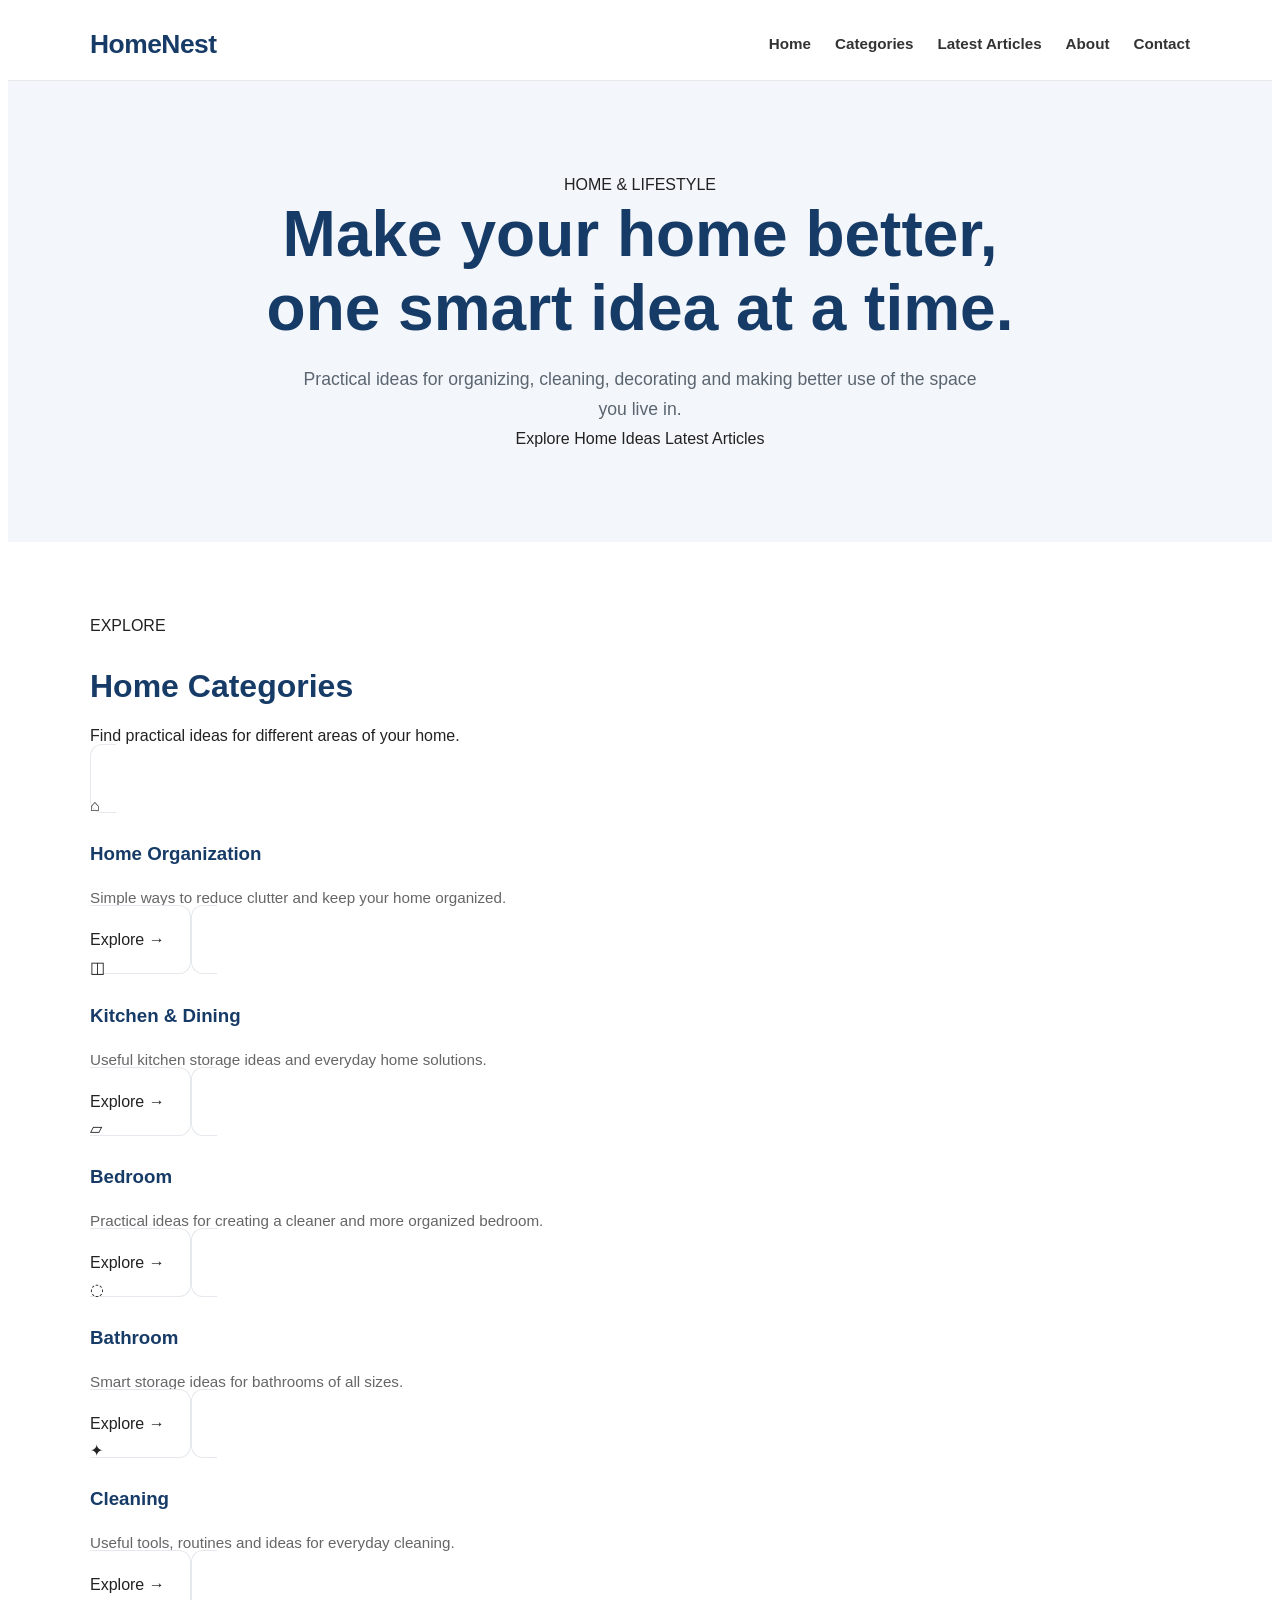
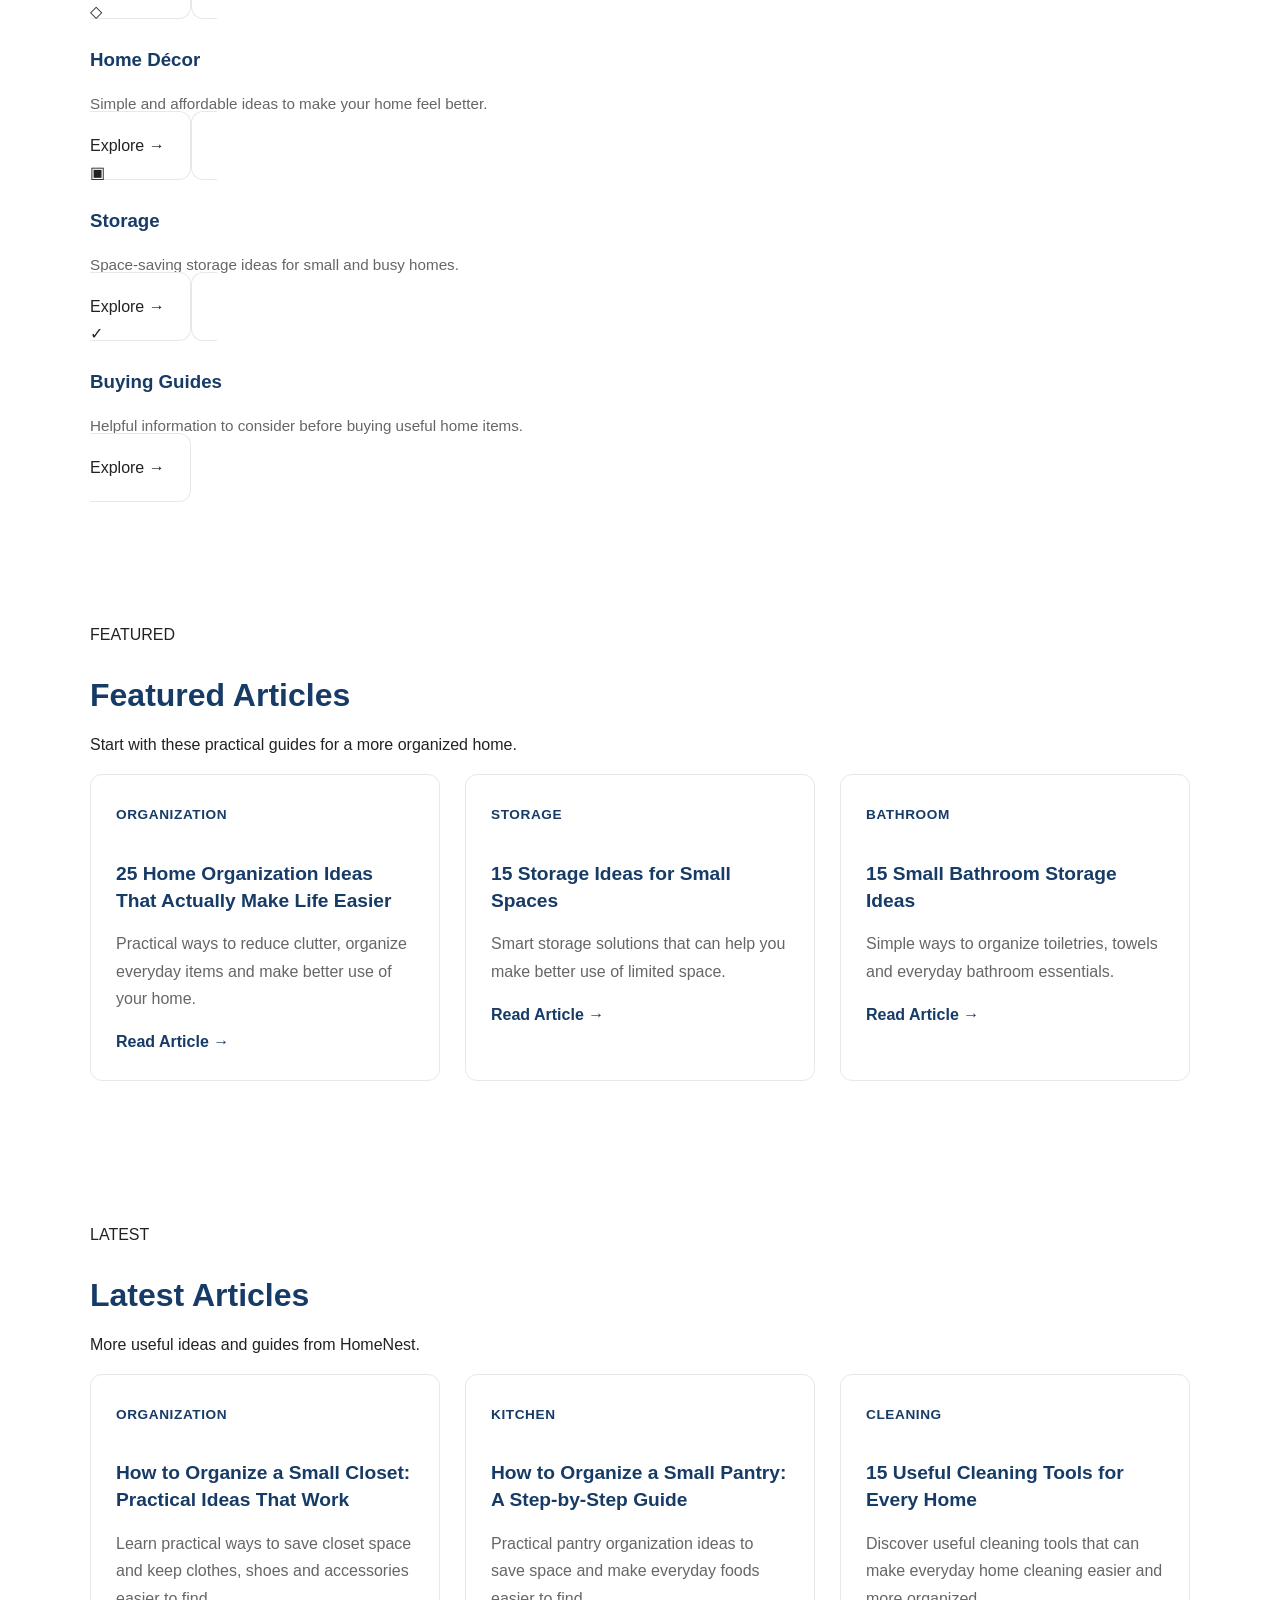
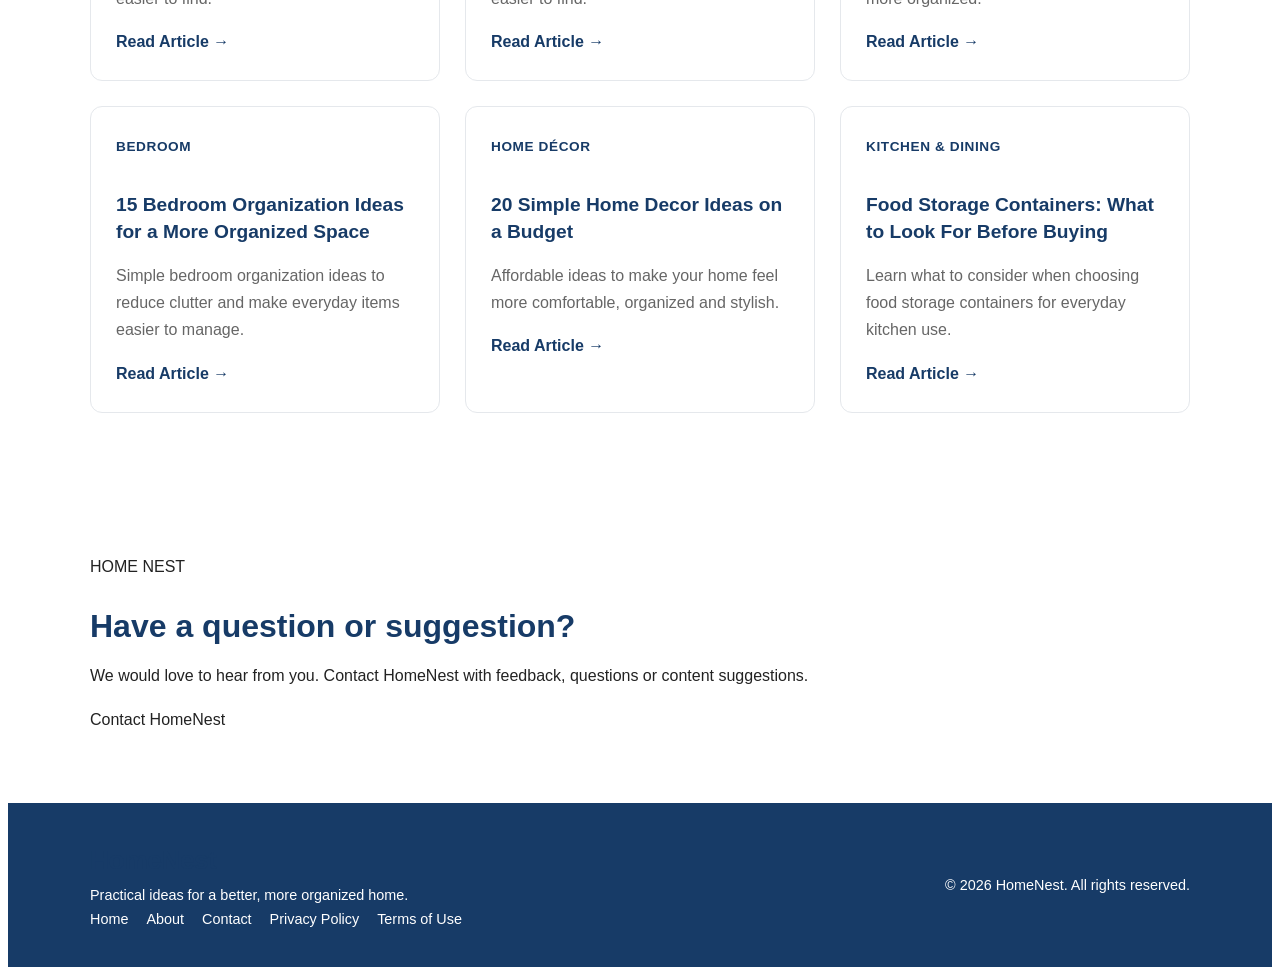
==== index.html @ ad9026c3 "Improve HTML structure and formatting Refactor HTML structure for better readability and organizatio" ====
<!DOCTYPE html>
<html lang="en">
<head>
  <meta charset="UTF-8">
  <meta name="viewport" content="width=device-width, initial-scale=1.0">

  <title>HomeNest | Practical Home Ideas, Organization & Buying Guides</title>
  <meta name="description" content="HomeNest shares practical home organization ideas, cleaning tips, storage solutions, home decor inspiration and useful buying guides for everyday living.">
  <meta name="author" content="HomeNest Editorial Team">
  <meta name="robots" content="index, follow">

  <link rel="canonical" href="https://hamzaishaq033-boop.github.io/homenest/">
  <meta name="google-site-verification" content="PO2u_43AuDkF5000Yihf53EzfjlhtuflF50HynwcxQ">

  <meta property="og:type" content="website">
  <meta property="og:title" content="HomeNest | Practical Home Ideas, Organization & Buying Guides">
  <meta property="og:description" content="Practical home organization ideas, cleaning tips, storage solutions, decor inspiration and useful buying guides.">
  <meta property="og:url" content="https://hamzaishaq033-boop.github.io/homenest/">
  <meta property="og:site_name" content="HomeNest">

  <meta name="twitter:card" content="summary">
  <meta name="twitter:title" content="HomeNest | Practical Home Ideas, Organization & Buying Guides">
  <meta name="twitter:description" content="Practical home organization ideas, cleaning tips, storage solutions, decor inspiration and useful buying guides.">

  <link rel="stylesheet" href="style.css">

  <script type="application/ld+json">
  {
    "@context": "https://schema.org",
    "@type": "WebSite",
    "name": "HomeNest",
    "url": "https://hamzaishaq033-boop.github.io/homenest/",
    "description": "Practical home organization ideas, cleaning tips, storage solutions, home decor inspiration and useful buying guides."
  }
  </script>

  <script type="application/ld+json">
  {
    "@context": "https://schema.org",
    "@type": "Organization",
    "name": "HomeNest",
    "url": "https://hamzaishaq033-boop.github.io/homenest/"
  }
  </script>
</head>

<body>

<header class="site-header">
  <div class="container header-inner">

    <a href="index.html" class="logo" aria-label="HomeNest Home">
      Home<span>Nest</span>
    </a>

    <nav class="main-nav" aria-label="Main navigation">
      <a href="index.html">Home</a>
      <a href="#categories">Categories</a>
      <a href="#latest-articles">Latest Articles</a>
      <a href="about.html">About</a>
      <a href="contact.html">Contact</a>
    </nav>

  </div>
</header>


<main>

  <section class="hero">
    <div class="container hero-content">

      <div class="hero-badge">HOME &amp; LIFESTYLE</div>

      <h1>Make your home better, one smart idea at a time.</h1>

      <p class="hero-text">
        Practical ideas for organizing, cleaning, decorating and making better use of the space you live in.
      </p>

      <div class="hero-actions">
        <a href="article.html" class="btn">Explore Home Ideas</a>
        <a href="#latest-articles" class="btn btn-secondary">Latest Articles</a>
      </div>

    </div>
  </section>


  <section class="section" id="categories">
    <div class="container">

      <div class="section-heading">
        <span class="eyebrow">EXPLORE</span>
        <h2>Home Categories</h2>
        <p>Find practical ideas for different areas of your home.</p>
      </div>

      <div class="category-grid">

        <a href="article.html" class="category-card">
          <div class="card-icon">⌂</div>
          <h3>Home Organization</h3>
          <p>Simple ways to reduce clutter and keep your home organized.</p>
          <span class="card-link">Explore →</span>
        </a>

        <a href="food-storage.html" class="category-card">
          <div class="card-icon">◫</div>
          <h3>Kitchen &amp; Dining</h3>
          <p>Useful kitchen storage ideas and everyday home solutions.</p>
          <span class="card-link">Explore →</span>
        </a>

        <a href="bedroom.html" class="category-card">
          <div class="card-icon">▱</div>
          <h3>Bedroom</h3>
          <p>Practical ideas for creating a cleaner and more organized bedroom.</p>
          <span class="card-link">Explore →</span>
        </a>

        <a href="bathroom.html" class="category-card">
          <div class="card-icon">◌</div>
          <h3>Bathroom</h3>
          <p>Smart storage ideas for bathrooms of all sizes.</p>
          <span class="card-link">Explore →</span>
        </a>

        <a href="cleaning.html" class="category-card">
          <div class="card-icon">✦</div>
          <h3>Cleaning</h3>
          <p>Useful tools, routines and ideas for everyday cleaning.</p>
          <span class="card-link">Explore →</span>
        </a>

        <a href="decor.html" class="category-card">
          <div class="card-icon">◇</div>
          <h3>Home Décor</h3>
          <p>Simple and affordable ideas to make your home feel better.</p>
          <span class="card-link">Explore →</span>
        </a>

        <a href="storage.html" class="category-card">
          <div class="card-icon">▣</div>
          <h3>Storage</h3>
          <p>Space-saving storage ideas for small and busy homes.</p>
          <span class="card-link">Explore →</span>
        </a>

        <a href="food-storage.html" class="category-card">
          <div class="card-icon">✓</div>
          <h3>Buying Guides</h3>
          <p>Helpful information to consider before buying useful home items.</p>
          <span class="card-link">Explore →</span>
        </a>

      </div>

    </div>
  </section>


  <section class="section section-alt" id="featured-articles">
    <div class="container">

      <div class="section-heading">
        <span class="eyebrow">FEATURED</span>
        <h2>Featured Articles</h2>
        <p>Start with these practical guides for a more organized home.</p>
      </div>

      <div class="article-grid">

        <article class="article-card">
          <div class="article-card-body">
            <span class="article-category">Organization</span>
            <h3>
              <a href="article.html">25 Home Organization Ideas That Actually Make Life Easier</a>
            </h3>
            <p>
              Practical ways to reduce clutter, organize everyday items and make better use of your home.
            </p>
            <a href="article.html" class="read-more">Read Article →</a>
          </div>
        </article>

        <article class="article-card">
          <div class="article-card-body">
            <span class="article-category">Storage</span>
            <h3>
              <a href="storage.html">15 Storage Ideas for Small Spaces</a>
            </h3>
            <p>
              Smart storage solutions that can help you make better use of limited space.
            </p>
            <a href="storage.html" class="read-more">Read Article →</a>
          </div>
        </article>

        <article class="article-card">
          <div class="article-card-body">
            <span class="article-category">Bathroom</span>
            <h3>
              <a href="bathroom.html">15 Small Bathroom Storage Ideas</a>
            </h3>
            <p>
              Simple ways to organize toiletries, towels and everyday bathroom essentials.
            </p>
            <a href="bathroom.html" class="read-more">Read Article →</a>
          </div>
        </article>

      </div>

    </div>
  </section>


  <section class="section" id="latest-articles">
    <div class="container">

      <div class="section-heading">
        <span class="eyebrow">LATEST</span>
        <h2>Latest Articles</h2>
        <p>More useful ideas and guides from HomeNest.</p>
      </div>

      <div class="article-grid">

        <article class="article-card">
          <div class="article-card-body">
            <span class="article-category">Organization</span>
            <h3>
              <a href="closet.html">How to Organize a Small Closet: Practical Ideas That Work</a>
            </h3>
            <p>
              Learn practical ways to save closet space and keep clothes, shoes and accessories easier to find.
            </p>
            <a href="closet.html" class="read-more">Read Article →</a>
          </div>
        </article>

        <article class="article-card">
          <div class="article-card-body">
            <span class="article-category">Kitchen</span>
            <h3>
              <a href="pantry.html">How to Organize a Small Pantry: A Step-by-Step Guide</a>
            </h3>
            <p>
              Practical pantry organization ideas to save space and make everyday foods easier to find.
            </p>
            <a href="pantry.html" class="read-more">Read Article →</a>
          </div>
        </article>

        <article class="article-card">
          <div class="article-card-body">
            <span class="article-category">Cleaning</span>
            <h3>
              <a href="cleaning.html">15 Useful Cleaning Tools for Every Home</a>
            </h3>
            <p>
              Discover useful cleaning tools that can make everyday home cleaning easier and more organized.
            </p>
            <a href="cleaning.html" class="read-more">Read Article →</a>
          </div>
        </article>

        <article class="article-card">
          <div class="article-card-body">
            <span class="article-category">Bedroom</span>
            <h3>
              <a href="bedroom.html">15 Bedroom Organization Ideas for a More Organized Space</a>
            </h3>
            <p>
              Simple bedroom organization ideas to reduce clutter and make everyday items easier to manage.
            </p>
            <a href="bedroom.html" class="read-more">Read Article →</a>
          </div>
        </article>

        <article class="article-card">
          <div class="article-card-body">
            <span class="article-category">Home Décor</span>
            <h3>
              <a href="decor.html">20 Simple Home Decor Ideas on a Budget</a>
            </h3>
            <p>
              Affordable ideas to make your home feel more comfortable, organized and stylish.
            </p>
            <a href="decor.html" class="read-more">Read Article →</a>
          </div>
        </article>

        <article class="article-card">
          <div class="article-card-body">
            <span class="article-category">Kitchen &amp; Dining</span>
            <h3>
              <a href="food-storage.html">Food Storage Containers: What to Look For Before Buying</a>
            </h3>
            <p>
              Learn what to consider when choosing food storage containers for everyday kitchen use.
            </p>
            <a href="food-storage.html" class="read-more">Read Article →</a>
          </div>
        </article>

      </div>

    </div>
  </section>


  <section class="section cta-section">
    <div class="container">

      <div class="cta-box">
        <div class="cta-content">
          <span class="eyebrow">HOME NEST</span>
          <h2>Have a question or suggestion?</h2>
          <p>
            We would love to hear from you. Contact HomeNest with feedback, questions or content suggestions.
          </p>
        </div>

        <a href="contact.html" class="btn">Contact HomeNest</a>
      </div>

    </div>
  </section>

</main>


<footer class="site-footer">
  <div class="container">

    <div class="footer-main">

      <div class="footer-brand">
        <a href="index.html" class="logo">
          Home<span>Nest</span>
        </a>
        <p>
          Practical ideas for a better, more organized home.
        </p>
      </div>

      <div class="footer-links">
        <a href="index.html">Home</a>
        <a href="about.html">About</a>
        <a href="contact.html">Contact</a>
        <a href="privacy.html">Privacy Policy</a>
        <a href="terms.html">Terms of Use</a>
      </div>

    </div>

    <div class="footer-bottom">
      <p>&copy; <span data-current-year>2026</span> HomeNest. All rights reserved.</p>
    </div>

  </div>
</footer>


<script src="script.js"></script>

</body>
</html>
---- style.css ----
```css id="k8q4zp"
* {
  box-sizing: border-box;
  margin: 0;
  padding: 0;
}

html {
  scroll-behavior: smooth;
}

body {
  font-family: Arial, Helvetica, sans-serif;
  line-height: 1.7;
  color: #222;
  background: #ffffff;
}

a {
  color: inherit;
  text-decoration: none;
}

img {
  max-width: 100%;
  height: auto;
  display: block;
}

.container {
  width: min(1100px, calc(100% - 40px));
  margin: 0 auto;
}

/* =========================
   HEADER
========================= */

.site-header {
  background: #ffffff;
  border-bottom: 1px solid #e8e8e8;
  position: sticky;
  top: 0;
  z-index: 100;
}

.site-header .container {
  min-height: 72px;
  display: flex;
  align-items: center;
  justify-content: space-between;
  gap: 30px;
}

.logo {
  font-size: 1.65rem;
  font-weight: 800;
  color: #173b67;
  letter-spacing: -0.5px;
}

.main-nav {
  display: flex;
  align-items: center;
  gap: 24px;
}

.main-nav a {
  color: #333;
  font-size: 0.95rem;
  font-weight: 600;
}

.main-nav a:hover {
  color: #173b67;
}

/* =========================
   HOMEPAGE HERO
========================= */

.hero {
  padding: 90px 0;
  background: #f3f7fb;
  text-align: center;
}

.hero h1 {
  max-width: 800px;
  margin: 0 auto 20px;
  font-size: clamp(2.2rem, 5vw, 4rem);
  line-height: 1.15;
  color: #173b67;
}

.hero p {
  max-width: 700px;
  margin: 0 auto;
  font-size: 1.1rem;
  color: #5b6570;
}

/* =========================
   GENERAL SECTIONS
========================= */

.section {
  padding: 70px 0;
}

.section h2 {
  margin-bottom: 14px;
  color: #173b67;
  font-size: 2rem;
  line-height: 1.25;
}

.section-intro {
  max-width: 700px;
  margin-bottom: 35px;
  color: #666;
}

/* =========================
   ARTICLE CARDS
========================= */

.article-grid {
  display: grid;
  grid-template-columns: repeat(3, minmax(0, 1fr));
  gap: 25px;
}

.article-card {
  background: #ffffff;
  border: 1px solid #e5e8ec;
  border-radius: 12px;
  padding: 25px;
  transition: transform 0.2s ease, box-shadow 0.2s ease;
}

.article-card:hover {
  transform: translateY(-3px);
  box-shadow: 0 8px 25px rgba(0, 0, 0, 0.07);
}

.article-card h3 {
  margin-bottom: 12px;
  color: #173b67;
  font-size: 1.2rem;
  line-height: 1.4;
}

.article-card p {
  color: #666;
  margin-bottom: 16px;
}

.read-more {
  color: #173b67;
  font-weight: 700;
}

/* =========================
   CATEGORY / FEATURED AREAS
========================= */

.categories {
  display: grid;
  grid-template-columns: repeat(4, minmax(0, 1fr));
  gap: 18px;
}

.category-card {
  padding: 25px;
  border: 1px solid #e5e8ec;
  border-radius: 12px;
  background: #fff;
}

.category-card h3 {
  color: #173b67;
  margin-bottom: 8px;
}

.category-card p {
  color: #666;
  font-size: 0.95rem;
}

/* =========================
   NEWSLETTER / CTA
========================= */

.newsletter {
  padding: 60px 0;
  background: #f3f7fb;
  text-align: center;
}

.newsletter h2 {
  color: #173b67;
  margin-bottom: 12px;
}

.newsletter p {
  max-width: 650px;
  margin: 0 auto 22px;
  color: #666;
}

.button {
  display: inline-block;
  padding: 12px 22px;
  border-radius: 7px;
  background: #173b67;
  color: #ffffff;
  font-weight: 700;
}

.button:hover {
  background: #102d50;
}

/* =========================
   ARTICLE HERO
========================= */

.article-hero {
  padding: 60px 0 45px;
  background: #f3f7fb;
}

.article-hero .container {
  max-width: 900px;
}

.article-category {
  display: inline-block;
  margin-bottom: 15px;
  color: #173b67;
  font-size: 0.85rem;
  font-weight: 700;
  text-transform: uppercase;
  letter-spacing: 0.6px;
}

.article-hero h1 {
  max-width: 850px;
  margin-bottom: 18px;
  color: #173b67;
  font-size: clamp(2rem, 4.5vw, 3.4rem);
  line-height: 1.15;
}

.article-meta {
  display: flex;
  flex-wrap: wrap;
  align-items: center;
  gap: 8px;
  color: #707070;
  font-size: 0.9rem;
}

/* =========================
   ARTICLE LAYOUT
========================= */

.article-layout {
  display: grid;
  grid-template-columns: minmax(0, 1fr) 290px;
  gap: 55px;
  align-items: start;
  padding-top: 55px;
  padding-bottom: 70px;
}

/*
  Important:
  min-width: 0 prevents article content
  from pushing the layout sideways.
*/

.article-content {
  min-width: 0;
  width: 100%;
  max-width: 100%;
  overflow-wrap: break-word;
  word-wrap: break-word;
}

.article-content > * {
  max-width: 100%;
}

.article-intro {
  font-size: 1.15rem;
  line-height: 1.8;
  color: #444;
  margin-bottom: 28px;
}

.article-content p {
  margin-bottom: 22px;
  color: #444;
}

.article-content h2 {
  margin-top: 38px;
  margin-bottom: 14px;
  color: #173b67;
  font-size: 1.65rem;
  line-height: 1.3;
}

.article-content h3 {
  margin-top: 28px;
  margin-bottom: 10px;
  color: #173b67;
  font-size: 1.2rem;
  line-height: 1.4;
}

.article-content ul,
.article-content ol {
  margin: 0 0 24px 24px;
  color: #444;
}

.article-content li {
  margin-bottom: 8px;
}

.article-content strong {
  color: #222;
}

.article-content a {
  color: #173b67;
  text-decoration: underline;
}

.article-content blockquote {
  margin: 25px 0;
  padding: 18px 22px;
  border-left: 4px solid #173b67;
  background: #f5f7f9;
  color: #555;
}

/* =========================
   SIDEBAR
========================= */

.article-sidebar {
  min-width: 0;
  width: 100%;
}

.sidebar-box {
  margin-bottom: 25px;
  padding: 22px;
  border: 1px solid #e5e8ec;
  border-radius: 12px;
  background: #ffffff;
}

.sidebar-box h3 {
  margin-bottom: 15px;
  color: #173b67;
  font-size: 1.1rem;
}

.sidebar-box a {
  display: block;
  padding: 10px 0;
  border-bottom: 1px solid #eeeeee;
  color: #444;
  font-size: 0.92rem;
  line-height: 1.5;
}

.sidebar-box a:last-child {
  border-bottom: none;
}

.sidebar-box a:hover {
  color: #173b67;
}

/* =========================
   LEGAL / STATIC PAGES
========================= */

.page-header {
  padding: 60px 0 35px;
  background: #f3f7fb;
}

.page-header h1 {
  color: #173b67;
  font-size: clamp(2rem, 4vw, 3rem);
  line-height: 1.2;
}

.page-content {
  max-width: 850px;
  margin: 0 auto;
  padding: 55px 0 70px;
}

.page-content h2 {
  margin-top: 35px;
  margin-bottom: 12px;
  color: #173b67;
  font-size: 1.55rem;
}

.page-content h3 {
  margin-top: 25px;
  margin-bottom: 10px;
  color: #173b67;
}

.page-content p {
  margin-bottom: 20px;
  color: #444;
}

.page-content ul,
.page-content ol {
  margin: 0 0 22px 25px;
}

.page-content li {
  margin-bottom: 8px;
}

/* =========================
   CONTACT
========================= */

.contact-box {
  max-width: 750px;
  padding: 30px;
  border: 1px solid #e5e8ec;
  border-radius: 12px;
  background: #ffffff;
}

.contact-box h2 {
  margin-top: 0;
}

.contact-box a {
  color: #173b67;
  font-weight: 600;
}

/* =========================
   FOOTER
========================= */

.site-footer {
  padding: 35px 0;
  background: #173b67;
  color: #ffffff;
}

.site-footer .container {
  display: flex;
  align-items: center;
  justify-content: space-between;
  gap: 25px;
}

.site-footer p {
  margin: 0;
  font-size: 0.9rem;
}

.footer-links {
  display: flex;
  flex-wrap: wrap;
  gap: 18px;
}

.footer-links a {
  color: #ffffff;
  font-size: 0.9rem;
}

.footer-links a:hover {
  text-decoration: underline;
}

/* =========================
   RESPONSIVE TABLET
========================= */

@media (max-width: 900px) {

  .article-grid {
    grid-template-columns: repeat(2, minmax(0, 1fr));
  }

  .categories {
    grid-template-columns: repeat(2, minmax(0, 1fr));
  }

  .article-layout {
    grid-template-columns: minmax(0, 1fr);
    gap: 40px;
  }

  .article-sidebar {
    max-width: 100%;
  }

}

/* =========================
   RESPONSIVE MOBILE
========================= */

@media (max-width: 650px) {

  .container {
    width: min(100% - 28px, 1100px);
  }

  .site-header .container {
    min-height: 64px;
    gap: 15px;
  }

  .logo {
    font-size: 1.4rem;
  }

  .main-nav {
    gap: 13px;
  }

  .main-nav a {
    font-size: 0.85rem;
  }

  .hero {
    padding: 65px 0;
  }

  .hero h1 {
    font-size: 2.25rem;
  }

  .hero p {
    font-size: 1rem;
  }

  .section {
    padding: 50px 0;
  }

  .section h2 {
    font-size: 1.7rem;
  }

  .article-grid {
    grid-template-columns: 1fr;
  }

  .categories {
    grid-template-columns: 1fr;
  }

  .article-hero {
    padding: 45px 0 35px;
  }

  .article-hero h1 {
    font-size: 2rem;
  }

  .article-meta {
    font-size: 0.82rem;
  }

  .article-layout {
    padding-top: 38px;
    padding-bottom: 50px;
  }

  .article-content {
    font-size: 1rem;
  }

  .article-intro {
    font-size: 1.05rem;
  }

  .article-content h2 {
    margin-top: 32px;
    font-size: 1.45rem;
  }

  .article-content h3 {
    font-size: 1.15rem;
  }

  .sidebar-box {
    padding: 20px;
  }

  .page-header {
    padding: 45px 0 30px;
  }

  .page-content {
    padding: 40px 0 55px;
  }

  .site-footer .container {
    flex-direction: column;
    align-items: flex-start;
  }

}

/* =========================
   VERY SMALL SCREENS
========================= */

@media (max-width: 400px) {

  .main-nav {
    gap: 9px;
  }

  .main-nav a {
    font-size: 0.78rem;
  }

  .hero h1 {
    font-size: 2rem;
  }

  .article-hero h1 {
    font-size: 1.8rem;
  }

}
```
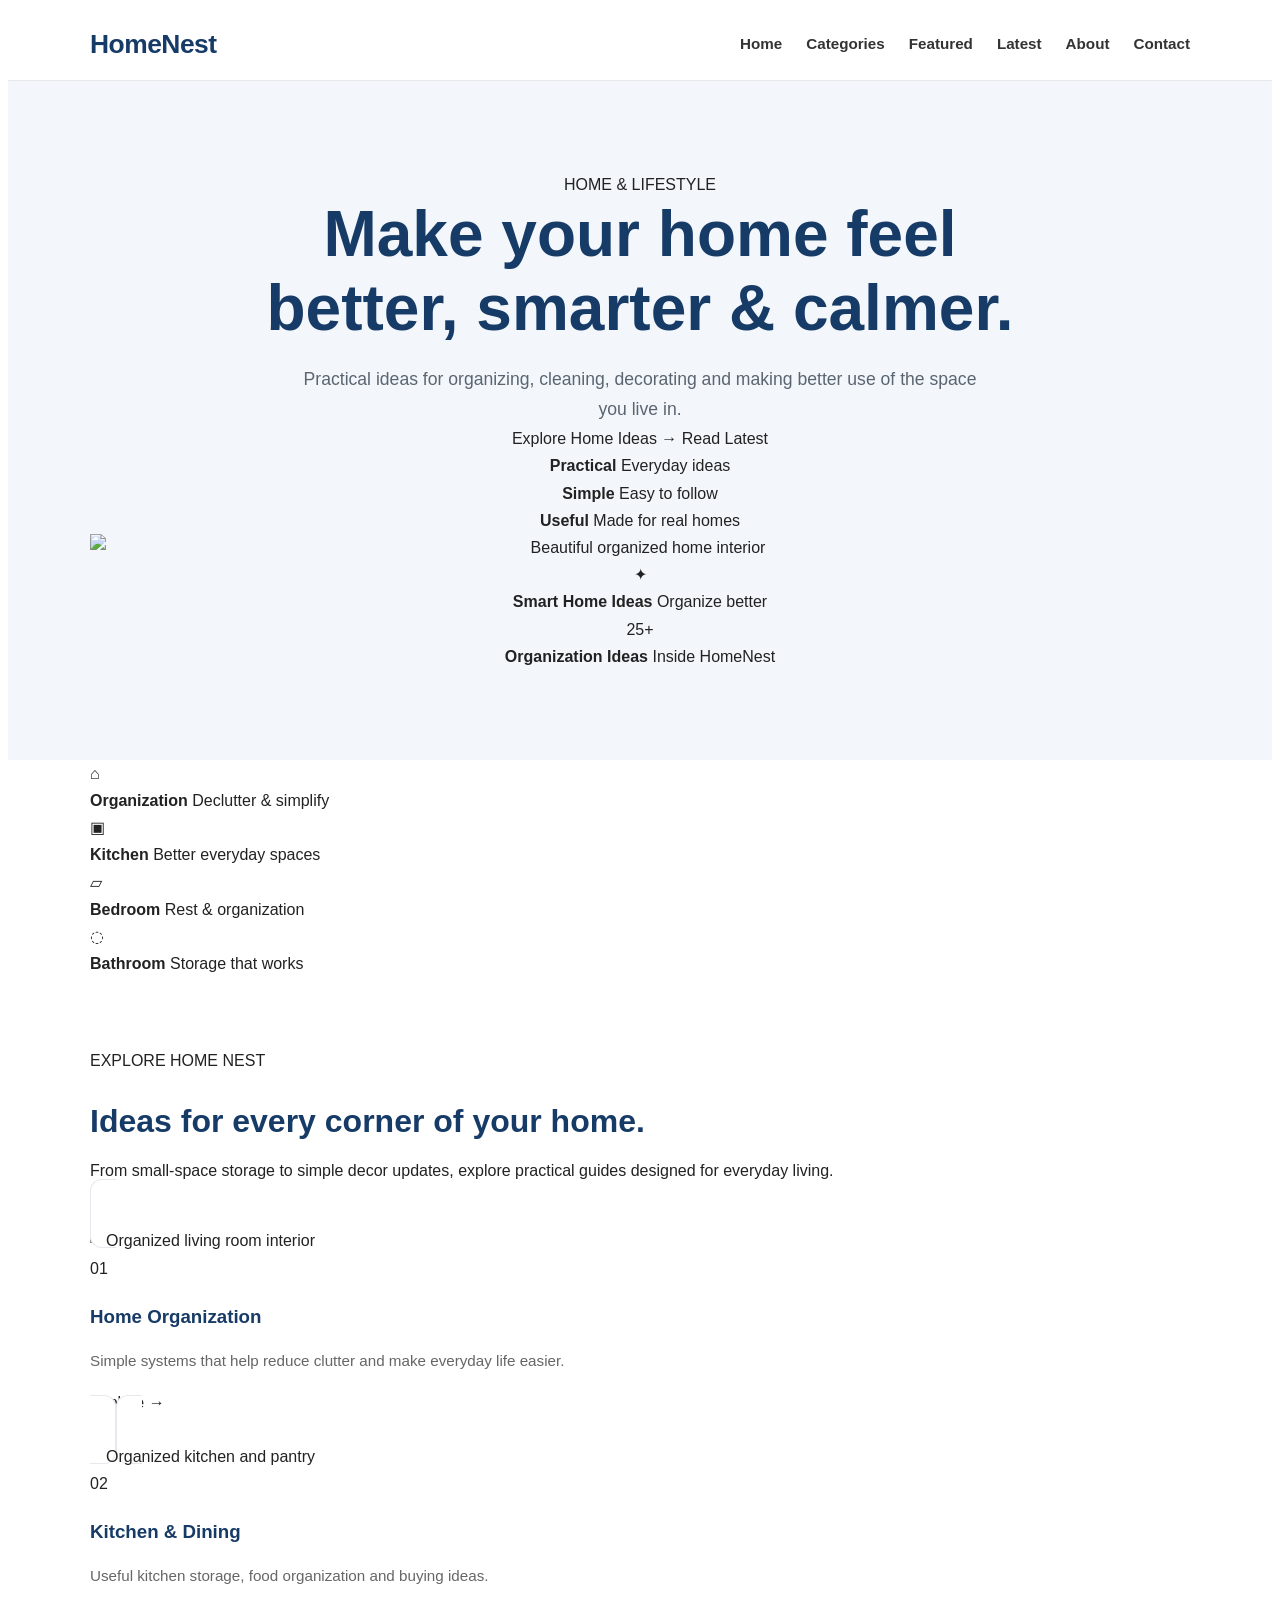
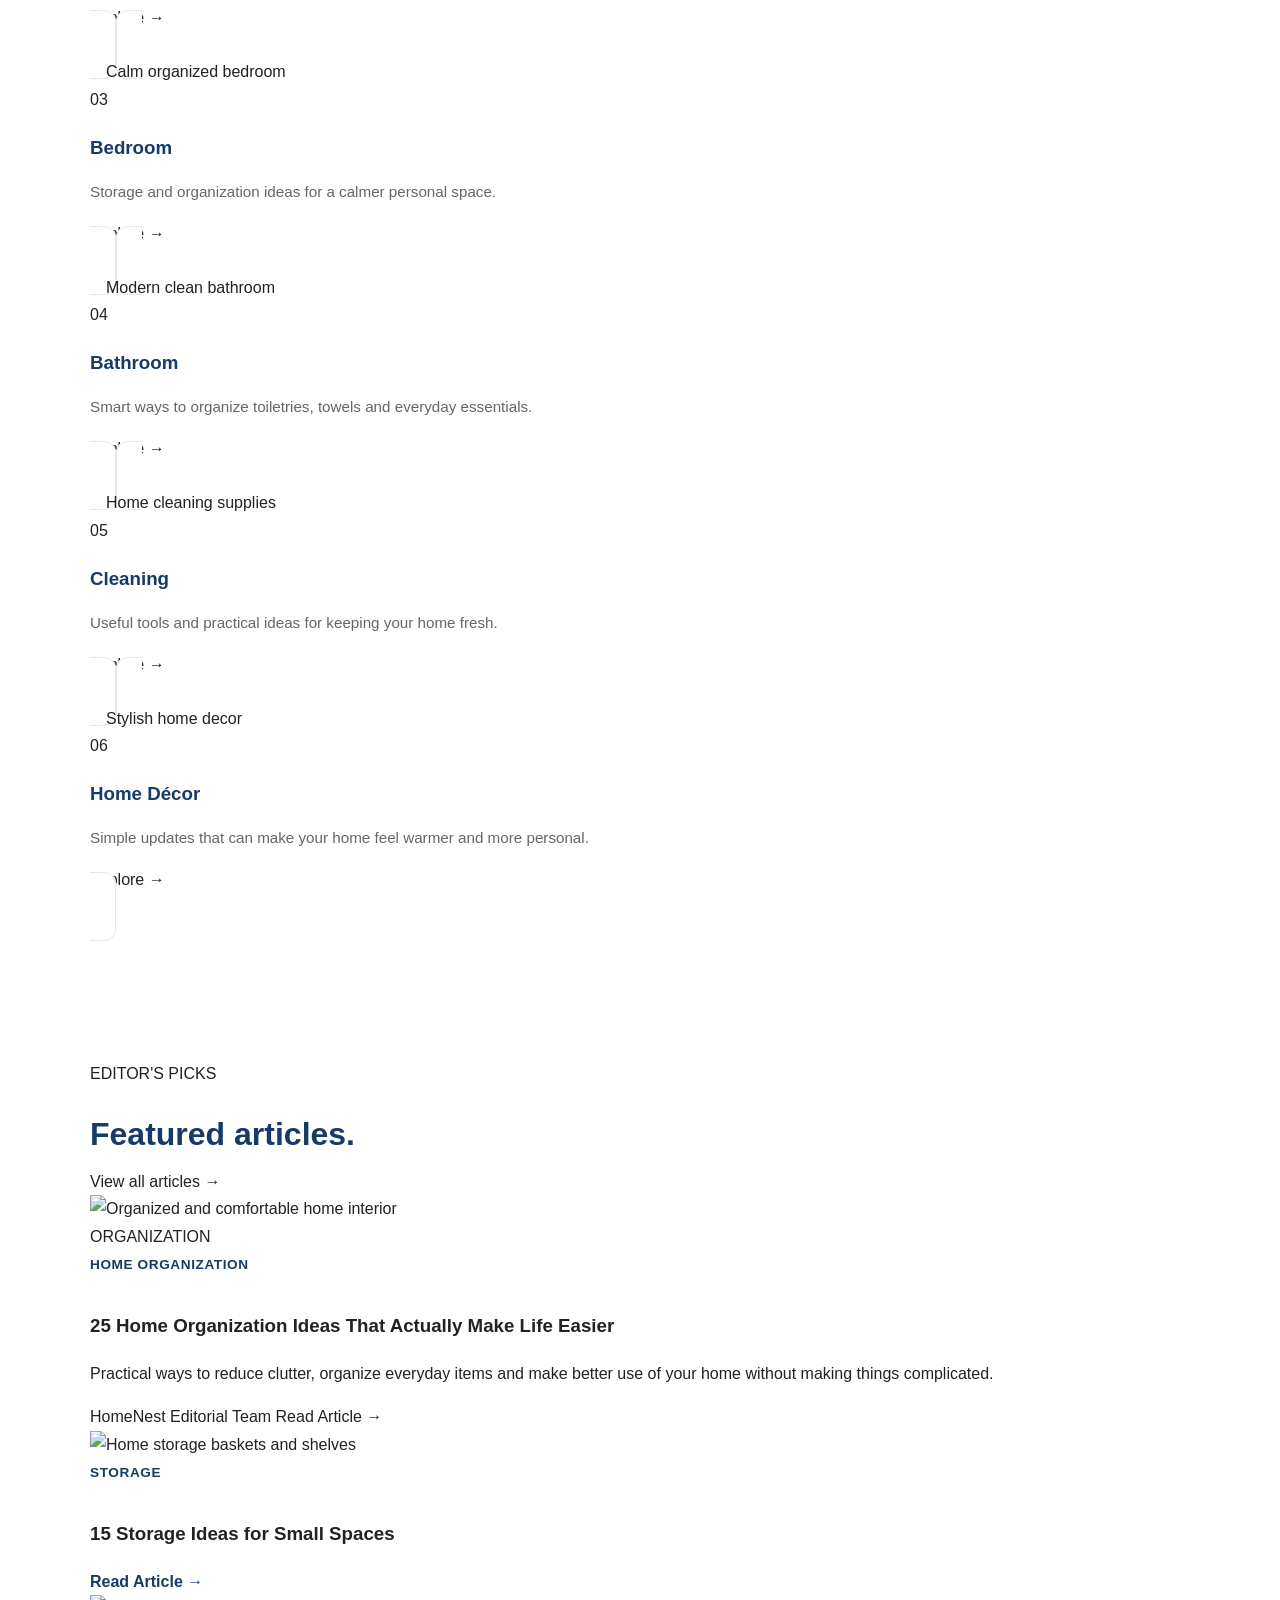
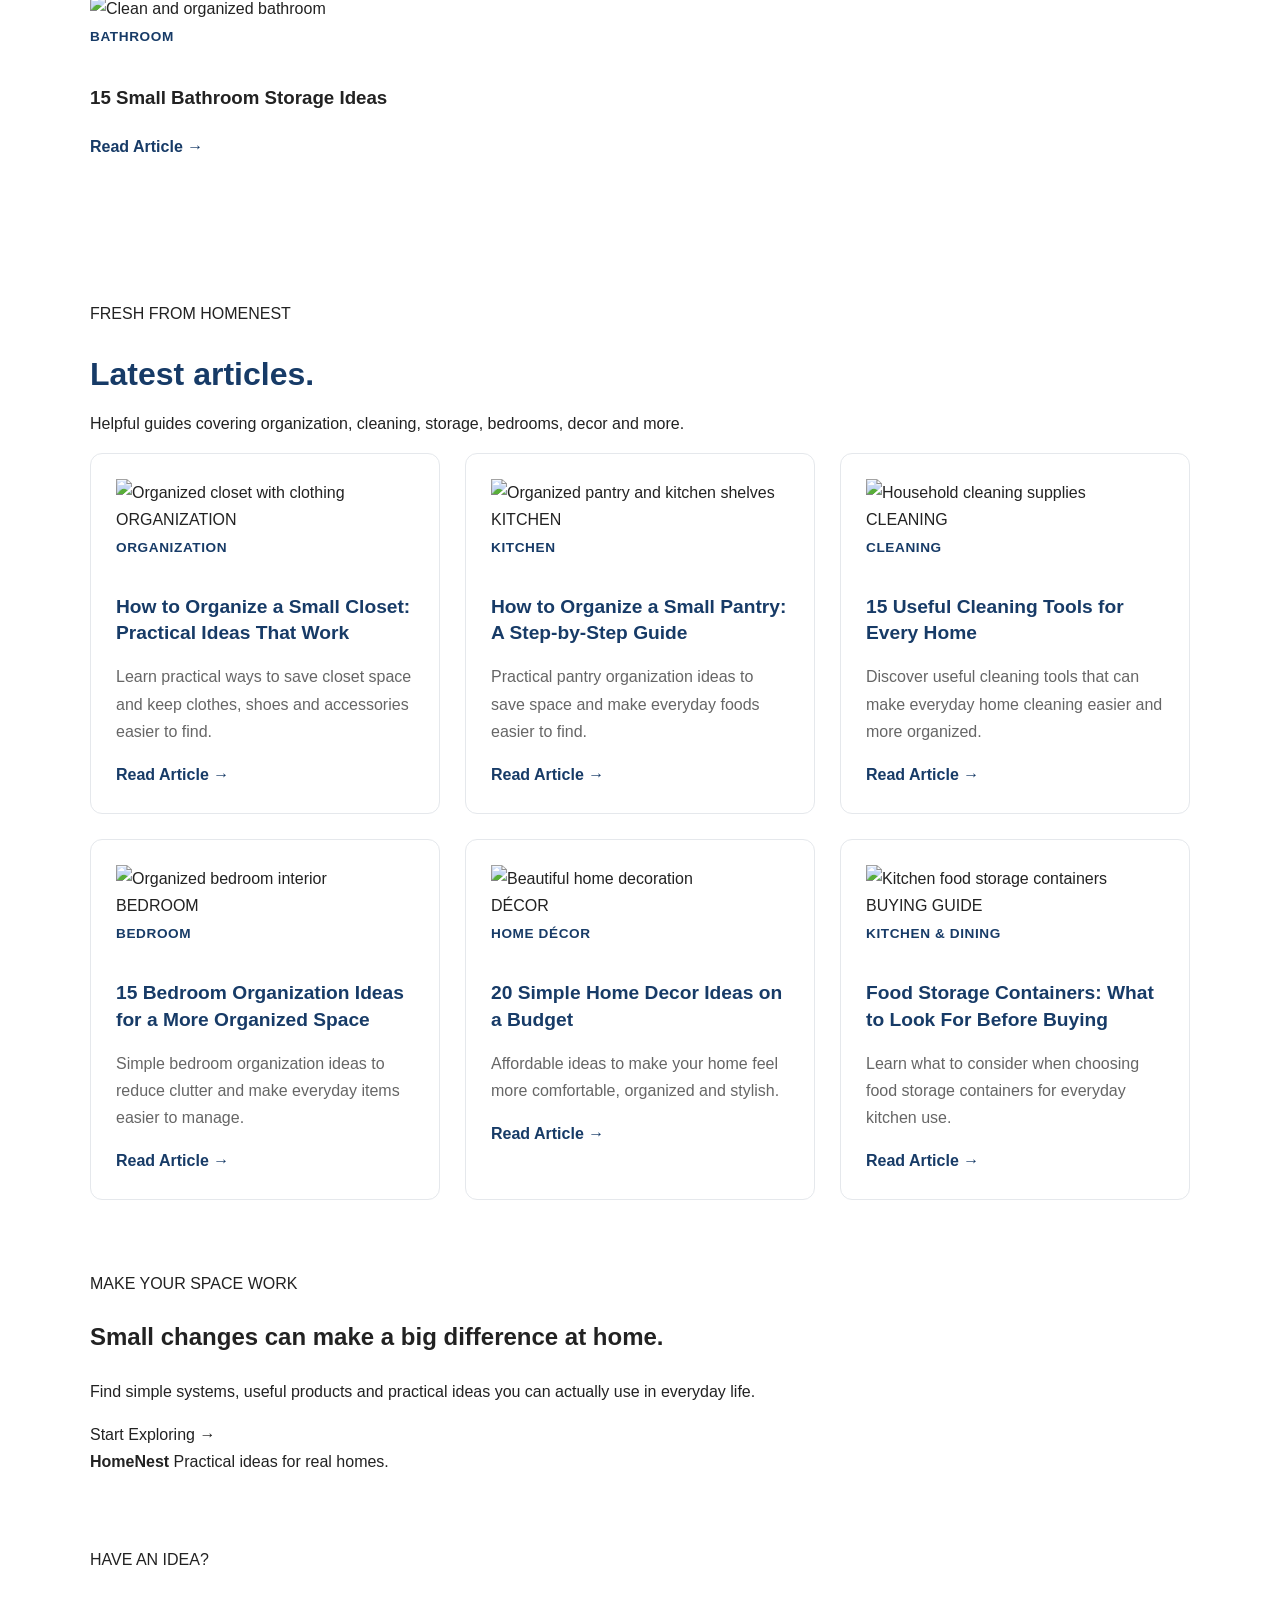
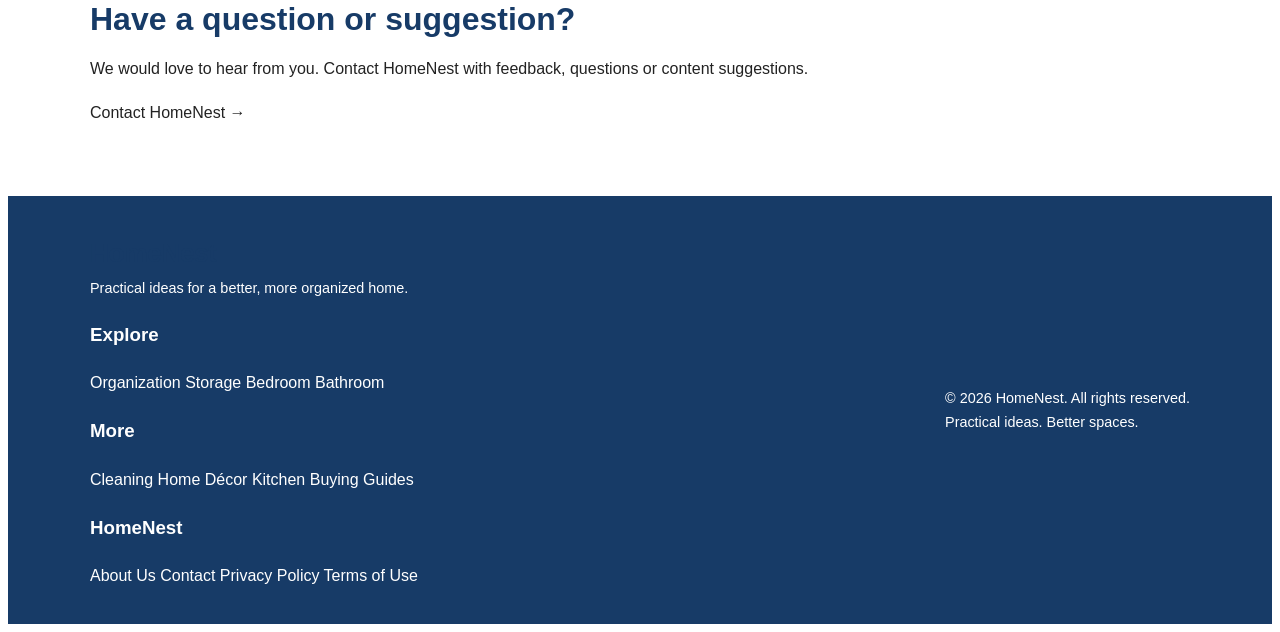
==== commit 2d6e54eb: "Update meta descriptions and improve layout" ====
--- a/index.html
+++ b/index.html
@@ -5,22 +5,25 @@
   <meta name="viewport" content="width=device-width, initial-scale=1.0">
 
   <title>HomeNest | Practical Home Ideas, Organization & Buying Guides</title>
-  <meta name="description" content="HomeNest shares practical home organization ideas, cleaning tips, storage solutions, home decor inspiration and useful buying guides for everyday living.">
+  <meta name="description" content="Discover practical home organization ideas, storage solutions, cleaning tips, home decor inspiration and useful buying guides from HomeNest.">
   <meta name="author" content="HomeNest Editorial Team">
   <meta name="robots" content="index, follow">
 
   <link rel="canonical" href="https://hamzaishaq033-boop.github.io/homenest/">
+
   <meta name="google-site-verification" content="PO2u_43AuDkF5000Yihf53EzfjlhtuflF50HynwcxQ">
 
   <meta property="og:type" content="website">
   <meta property="og:title" content="HomeNest | Practical Home Ideas, Organization & Buying Guides">
-  <meta property="og:description" content="Practical home organization ideas, cleaning tips, storage solutions, decor inspiration and useful buying guides.">
+  <meta property="og:description" content="Practical home organization ideas, storage solutions, cleaning tips, decor inspiration and useful buying guides.">
   <meta property="og:url" content="https://hamzaishaq033-boop.github.io/homenest/">
   <meta property="og:site_name" content="HomeNest">
 
-  <meta name="twitter:card" content="summary">
+  <meta name="twitter:card" content="summary_large_image">
   <meta name="twitter:title" content="HomeNest | Practical Home Ideas, Organization & Buying Guides">
-  <meta name="twitter:description" content="Practical home organization ideas, cleaning tips, storage solutions, decor inspiration and useful buying guides.">
+  <meta name="twitter:description" content="Practical home organization ideas, storage solutions, cleaning tips, decor inspiration and useful buying guides.">
+
+  <link rel="preconnect" href="https://images.unsplash.com">
 
   <link rel="stylesheet" href="style.css">
 
@@ -30,7 +33,7 @@
     "@type": "WebSite",
     "name": "HomeNest",
     "url": "https://hamzaishaq033-boop.github.io/homenest/",
-    "description": "Practical home organization ideas, cleaning tips, storage solutions, home decor inspiration and useful buying guides."
+    "description": "Practical home organization ideas, storage solutions, cleaning tips, home decor inspiration and useful buying guides."
   }
   </script>
 
@@ -54,9 +57,10 @@
     </a>
 
     <nav class="main-nav" aria-label="Main navigation">
-      <a href="index.html">Home</a>
+      <a href="index.html" class="active">Home</a>
       <a href="#categories">Categories</a>
-      <a href="#latest-articles">Latest Articles</a>
+      <a href="#featured-articles">Featured</a>
+      <a href="#latest-articles">Latest</a>
       <a href="about.html">About</a>
       <a href="contact.html">Contact</a>
     </nav>
@@ -67,91 +71,257 @@
 
 <main>
 
+  <!-- HERO -->
   <section class="hero">
-    <div class="container hero-content">
-
-      <div class="hero-badge">HOME &amp; LIFESTYLE</div>
-
-      <h1>Make your home better, one smart idea at a time.</h1>
-
-      <p class="hero-text">
-        Practical ideas for organizing, cleaning, decorating and making better use of the space you live in.
-      </p>
-
-      <div class="hero-actions">
-        <a href="article.html" class="btn">Explore Home Ideas</a>
-        <a href="#latest-articles" class="btn btn-secondary">Latest Articles</a>
+    <div class="hero-decoration hero-decoration-one"></div>
+    <div class="hero-decoration hero-decoration-two"></div>
+
+    <div class="container hero-grid">
+
+      <div class="hero-content">
+
+        <div class="hero-badge">
+          <span class="hero-badge-dot"></span>
+          HOME &amp; LIFESTYLE
+        </div>
+
+        <h1>
+          Make your home feel
+          <span>better, smarter &amp; calmer.</span>
+        </h1>
+
+        <p class="hero-text">
+          Practical ideas for organizing, cleaning, decorating and making better use of the space you live in.
+        </p>
+
+        <div class="hero-actions">
+          <a href="article.html" class="btn">Explore Home Ideas <span>→</span></a>
+          <a href="#latest-articles" class="btn btn-light">Read Latest</a>
+        </div>
+
+        <div class="hero-trust">
+          <div class="trust-item">
+            <strong>Practical</strong>
+            <span>Everyday ideas</span>
+          </div>
+
+          <div class="trust-line"></div>
+
+          <div class="trust-item">
+            <strong>Simple</strong>
+            <span>Easy to follow</span>
+          </div>
+
+          <div class="trust-line"></div>
+
+          <div class="trust-item">
+            <strong>Useful</strong>
+            <span>Made for real homes</span>
+          </div>
+        </div>
+
+      </div>
+
+
+      <div class="hero-visual">
+
+        <div class="hero-image-card">
+          <img
+            src="https://images.unsplash.com/photo-1618221195710-dd6b41faaea6?auto=format&fit=crop&w=1200&q=85"
+            alt="Beautiful organized home interior"
+            fetchpriority="high"
+          >
+        </div>
+
+        <div class="floating-card floating-card-top">
+          <div class="floating-icon">✦</div>
+          <div>
+            <strong>Smart Home Ideas</strong>
+            <span>Organize better</span>
+          </div>
+        </div>
+
+        <div class="floating-card floating-card-bottom">
+          <div class="floating-number">25+</div>
+          <div>
+            <strong>Organization Ideas</strong>
+            <span>Inside HomeNest</span>
+          </div>
+        </div>
+
       </div>
 
     </div>
   </section>
 
 
+  <!-- QUICK CATEGORIES -->
+  <section class="quick-category-section">
+    <div class="container">
+
+      <div class="quick-category-wrap">
+
+        <a href="article.html" class="quick-category">
+          <div class="quick-icon">⌂</div>
+          <div>
+            <strong>Organization</strong>
+            <span>Declutter &amp; simplify</span>
+          </div>
+        </a>
+
+        <a href="food-storage.html" class="quick-category">
+          <div class="quick-icon">▣</div>
+          <div>
+            <strong>Kitchen</strong>
+            <span>Better everyday spaces</span>
+          </div>
+        </a>
+
+        <a href="bedroom.html" class="quick-category">
+          <div class="quick-icon">▱</div>
+          <div>
+            <strong>Bedroom</strong>
+            <span>Rest &amp; organization</span>
+          </div>
+        </a>
+
+        <a href="bathroom.html" class="quick-category">
+          <div class="quick-icon">◌</div>
+          <div>
+            <strong>Bathroom</strong>
+            <span>Storage that works</span>
+          </div>
+        </a>
+
+      </div>
+
+    </div>
+  </section>
+
+
+  <!-- CATEGORIES -->
   <section class="section" id="categories">
     <div class="container">
 
-      <div class="section-heading">
-        <span class="eyebrow">EXPLORE</span>
-        <h2>Home Categories</h2>
-        <p>Find practical ideas for different areas of your home.</p>
-      </div>
+      <div class="section-heading split-heading">
+        <div>
+          <span class="eyebrow">EXPLORE HOME NEST</span>
+          <h2>Ideas for every corner of your home.</h2>
+        </div>
+
+        <p>
+          From small-space storage to simple decor updates, explore practical guides designed for everyday living.
+        </p>
+      </div>
+
 
       <div class="category-grid">
 
-        <a href="article.html" class="category-card">
-          <div class="card-icon">⌂</div>
-          <h3>Home Organization</h3>
-          <p>Simple ways to reduce clutter and keep your home organized.</p>
-          <span class="card-link">Explore →</span>
-        </a>
+        <a href="article.html" class="category-card category-card-large">
+          <div class="category-image">
+            <img
+              src="https://images.unsplash.com/photo-1583845112203-454c84f5c6b6?auto=format&fit=crop&w=900&q=85"
+              alt="Organized living room interior"
+              loading="lazy"
+            >
+          </div>
+
+          <div class="category-card-content">
+            <span class="category-number">01</span>
+            <h3>Home Organization</h3>
+            <p>Simple systems that help reduce clutter and make everyday life easier.</p>
+            <span class="category-arrow">Explore →</span>
+          </div>
+        </a>
+
 
         <a href="food-storage.html" class="category-card">
-          <div class="card-icon">◫</div>
-          <h3>Kitchen &amp; Dining</h3>
-          <p>Useful kitchen storage ideas and everyday home solutions.</p>
-          <span class="card-link">Explore →</span>
-        </a>
+          <div class="category-image">
+            <img
+              src="https://images.unsplash.com/photo-1556912167-f556f1f39fdf?auto=format&fit=crop&w=900&q=85"
+              alt="Organized kitchen and pantry"
+              loading="lazy"
+            >
+          </div>
+
+          <div class="category-card-content">
+            <span class="category-number">02</span>
+            <h3>Kitchen &amp; Dining</h3>
+            <p>Useful kitchen storage, food organization and buying ideas.</p>
+            <span class="category-arrow">Explore →</span>
+          </div>
+        </a>
+
 
         <a href="bedroom.html" class="category-card">
-          <div class="card-icon">▱</div>
-          <h3>Bedroom</h3>
-          <p>Practical ideas for creating a cleaner and more organized bedroom.</p>
-          <span class="card-link">Explore →</span>
-        </a>
+          <div class="category-image">
+            <img
+              src="https://images.unsplash.com/photo-1616486338812-3dadae4b4ace?auto=format&fit=crop&w=900&q=85"
+              alt="Calm organized bedroom"
+              loading="lazy"
+            >
+          </div>
+
+          <div class="category-card-content">
+            <span class="category-number">03</span>
+            <h3>Bedroom</h3>
+            <p>Storage and organization ideas for a calmer personal space.</p>
+            <span class="category-arrow">Explore →</span>
+          </div>
+        </a>
+
 
         <a href="bathroom.html" class="category-card">
-          <div class="card-icon">◌</div>
-          <h3>Bathroom</h3>
-          <p>Smart storage ideas for bathrooms of all sizes.</p>
-          <span class="card-link">Explore →</span>
-        </a>
+          <div class="category-image">
+            <img
+              src="https://images.unsplash.com/photo-1620626011761-996317b8d101?auto=format&fit=crop&w=900&q=85"
+              alt="Modern clean bathroom"
+              loading="lazy"
+            >
+          </div>
+
+          <div class="category-card-content">
+            <span class="category-number">04</span>
+            <h3>Bathroom</h3>
+            <p>Smart ways to organize toiletries, towels and everyday essentials.</p>
+            <span class="category-arrow">Explore →</span>
+          </div>
+        </a>
+
 
         <a href="cleaning.html" class="category-card">
-          <div class="card-icon">✦</div>
-          <h3>Cleaning</h3>
-          <p>Useful tools, routines and ideas for everyday cleaning.</p>
-          <span class="card-link">Explore →</span>
-        </a>
+          <div class="category-image">
+            <img
+              src="https://images.unsplash.com/photo-1581578731548-c64695cc6952?auto=format&fit=crop&w=900&q=85"
+              alt="Home cleaning supplies"
+              loading="lazy"
+            >
+          </div>
+
+          <div class="category-card-content">
+            <span class="category-number">05</span>
+            <h3>Cleaning</h3>
+            <p>Useful tools and practical ideas for keeping your home fresh.</p>
+            <span class="category-arrow">Explore →</span>
+          </div>
+        </a>
+
 
         <a href="decor.html" class="category-card">
-          <div class="card-icon">◇</div>
-          <h3>Home Décor</h3>
-          <p>Simple and affordable ideas to make your home feel better.</p>
-          <span class="card-link">Explore →</span>
-        </a>
-
-        <a href="storage.html" class="category-card">
-          <div class="card-icon">▣</div>
-          <h3>Storage</h3>
-          <p>Space-saving storage ideas for small and busy homes.</p>
-          <span class="card-link">Explore →</span>
-        </a>
-
-        <a href="food-storage.html" class="category-card">
-          <div class="card-icon">✓</div>
-          <h3>Buying Guides</h3>
-          <p>Helpful information to consider before buying useful home items.</p>
-          <span class="card-link">Explore →</span>
+          <div class="category-image">
+            <img
+              src="https://images.unsplash.com/photo-1617104678098-de229db51175?auto=format&fit=crop&w=900&q=85"
+              alt="Stylish home decor"
+              loading="lazy"
+            >
+          </div>
+
+          <div class="category-card-content">
+            <span class="category-number">06</span>
+            <h3>Home Décor</h3>
+            <p>Simple updates that can make your home feel warmer and more personal.</p>
+            <span class="category-arrow">Explore →</span>
+          </div>
         </a>
 
       </div>
@@ -160,147 +330,291 @@
   </section>
 
 
-  <section class="section section-alt" id="featured-articles">
+  <!-- FEATURED -->
+  <section class="section section-soft" id="featured-articles">
     <div class="container">
 
-      <div class="section-heading">
-        <span class="eyebrow">FEATURED</span>
-        <h2>Featured Articles</h2>
-        <p>Start with these practical guides for a more organized home.</p>
-      </div>
+      <div class="section-heading split-heading">
+        <div>
+          <span class="eyebrow">EDITOR'S PICKS</span>
+          <h2>Featured articles.</h2>
+        </div>
+
+        <a href="#latest-articles" class="section-link">View all articles →</a>
+      </div>
+
+
+      <div class="featured-grid">
+
+        <article class="featured-main-card">
+
+          <a href="article.html" class="featured-image">
+            <img
+              src="https://images.unsplash.com/photo-1583845112203-454c84f5c6b6?auto=format&fit=crop&w=1400&q=85"
+              alt="Organized and comfortable home interior"
+              loading="lazy"
+            >
+            <span class="image-label">ORGANIZATION</span>
+          </a>
+
+          <div class="featured-body">
+            <span class="article-category">Home Organization</span>
+
+            <h3>
+              <a href="article.html">
+                25 Home Organization Ideas That Actually Make Life Easier
+              </a>
+            </h3>
+
+            <p>
+              Practical ways to reduce clutter, organize everyday items and make better use of your home without making things complicated.
+            </p>
+
+            <div class="article-footer">
+              <span>HomeNest Editorial Team</span>
+              <a href="article.html">Read Article →</a>
+            </div>
+          </div>
+
+        </article>
+
+
+        <div class="featured-side">
+
+          <article class="side-article-card">
+
+            <a href="storage.html" class="side-article-image">
+              <img
+                src="https://images.unsplash.com/photo-1558997519-83ea9252edf8?auto=format&fit=crop&w=900&q=85"
+                alt="Home storage baskets and shelves"
+                loading="lazy"
+              >
+            </a>
+
+            <div class="side-article-body">
+              <span class="article-category">Storage</span>
+
+              <h3>
+                <a href="storage.html">15 Storage Ideas for Small Spaces</a>
+              </h3>
+
+              <a href="storage.html" class="read-more">Read Article →</a>
+            </div>
+
+          </article>
+
+
+          <article class="side-article-card">
+
+            <a href="bathroom.html" class="side-article-image">
+              <img
+                src="https://images.unsplash.com/photo-1620626011761-996317b8d101?auto=format&fit=crop&w=900&q=85"
+                alt="Clean and organized bathroom"
+                loading="lazy"
+              >
+            </a>
+
+            <div class="side-article-body">
+              <span class="article-category">Bathroom</span>
+
+              <h3>
+                <a href="bathroom.html">15 Small Bathroom Storage Ideas</a>
+              </h3>
+
+              <a href="bathroom.html" class="read-more">Read Article →</a>
+            </div>
+
+          </article>
+
+        </div>
+
+      </div>
+
+    </div>
+  </section>
+
+
+  <!-- LATEST -->
+  <section class="section" id="latest-articles">
+    <div class="container">
+
+      <div class="section-heading split-heading">
+        <div>
+          <span class="eyebrow">FRESH FROM HOMENEST</span>
+          <h2>Latest articles.</h2>
+        </div>
+
+        <p>
+          Helpful guides covering organization, cleaning, storage, bedrooms, decor and more.
+        </p>
+      </div>
+
 
       <div class="article-grid">
 
-        <article class="article-card">
+        <article class="article-card image-card">
+          <a href="closet.html" class="article-card-image">
+            <img
+              src="https://images.unsplash.com/photo-1586023492125-27b2c045efd7?auto=format&fit=crop&w=900&q=85"
+              alt="Organized closet with clothing"
+              loading="lazy"
+            >
+            <span class="image-overlay-label">ORGANIZATION</span>
+          </a>
+
           <div class="article-card-body">
             <span class="article-category">Organization</span>
+
             <h3>
-              <a href="article.html">25 Home Organization Ideas That Actually Make Life Easier</a>
+              <a href="closet.html">
+                How to Organize a Small Closet: Practical Ideas That Work
+              </a>
             </h3>
-            <p>
-              Practical ways to reduce clutter, organize everyday items and make better use of your home.
-            </p>
-            <a href="article.html" class="read-more">Read Article →</a>
-          </div>
-        </article>
-
-        <article class="article-card">
-          <div class="article-card-body">
-            <span class="article-category">Storage</span>
-            <h3>
-              <a href="storage.html">15 Storage Ideas for Small Spaces</a>
-            </h3>
-            <p>
-              Smart storage solutions that can help you make better use of limited space.
-            </p>
-            <a href="storage.html" class="read-more">Read Article →</a>
-          </div>
-        </article>
-
-        <article class="article-card">
-          <div class="article-card-body">
-            <span class="article-category">Bathroom</span>
-            <h3>
-              <a href="bathroom.html">15 Small Bathroom Storage Ideas</a>
-            </h3>
-            <p>
-              Simple ways to organize toiletries, towels and everyday bathroom essentials.
-            </p>
-            <a href="bathroom.html" class="read-more">Read Article →</a>
-          </div>
-        </article>
-
-      </div>
-
-    </div>
-  </section>
-
-
-  <section class="section" id="latest-articles">
-    <div class="container">
-
-      <div class="section-heading">
-        <span class="eyebrow">LATEST</span>
-        <h2>Latest Articles</h2>
-        <p>More useful ideas and guides from HomeNest.</p>
-      </div>
-
-      <div class="article-grid">
-
-        <article class="article-card">
-          <div class="article-card-body">
-            <span class="article-category">Organization</span>
-            <h3>
-              <a href="closet.html">How to Organize a Small Closet: Practical Ideas That Work</a>
-            </h3>
+
             <p>
               Learn practical ways to save closet space and keep clothes, shoes and accessories easier to find.
             </p>
+
             <a href="closet.html" class="read-more">Read Article →</a>
           </div>
         </article>
 
-        <article class="article-card">
+
+        <article class="article-card image-card">
+          <a href="pantry.html" class="article-card-image">
+            <img
+              src="https://images.unsplash.com/photo-1556912167-f556f1f39fdf?auto=format&fit=crop&w=900&q=85"
+              alt="Organized pantry and kitchen shelves"
+              loading="lazy"
+            >
+            <span class="image-overlay-label">KITCHEN</span>
+          </a>
+
           <div class="article-card-body">
             <span class="article-category">Kitchen</span>
+
             <h3>
-              <a href="pantry.html">How to Organize a Small Pantry: A Step-by-Step Guide</a>
+              <a href="pantry.html">
+                How to Organize a Small Pantry: A Step-by-Step Guide
+              </a>
             </h3>
+
             <p>
               Practical pantry organization ideas to save space and make everyday foods easier to find.
             </p>
+
             <a href="pantry.html" class="read-more">Read Article →</a>
           </div>
         </article>
 
-        <article class="article-card">
+
+        <article class="article-card image-card">
+          <a href="cleaning.html" class="article-card-image">
+            <img
+              src="https://images.unsplash.com/photo-1581578731548-c64695cc6952?auto=format&fit=crop&w=900&q=85"
+              alt="Household cleaning supplies"
+              loading="lazy"
+            >
+            <span class="image-overlay-label">CLEANING</span>
+          </a>
+
           <div class="article-card-body">
             <span class="article-category">Cleaning</span>
+
             <h3>
-              <a href="cleaning.html">15 Useful Cleaning Tools for Every Home</a>
+              <a href="cleaning.html">
+                15 Useful Cleaning Tools for Every Home
+              </a>
             </h3>
+
             <p>
               Discover useful cleaning tools that can make everyday home cleaning easier and more organized.
             </p>
+
             <a href="cleaning.html" class="read-more">Read Article →</a>
           </div>
         </article>
 
-        <article class="article-card">
+
+        <article class="article-card image-card">
+          <a href="bedroom.html" class="article-card-image">
+            <img
+              src="https://images.unsplash.com/photo-1616486338812-3dadae4b4ace?auto=format&fit=crop&w=900&q=85"
+              alt="Organized bedroom interior"
+              loading="lazy"
+            >
+            <span class="image-overlay-label">BEDROOM</span>
+          </a>
+
           <div class="article-card-body">
             <span class="article-category">Bedroom</span>
+
             <h3>
-              <a href="bedroom.html">15 Bedroom Organization Ideas for a More Organized Space</a>
+              <a href="bedroom.html">
+                15 Bedroom Organization Ideas for a More Organized Space
+              </a>
             </h3>
+
             <p>
               Simple bedroom organization ideas to reduce clutter and make everyday items easier to manage.
             </p>
+
             <a href="bedroom.html" class="read-more">Read Article →</a>
           </div>
         </article>
 
-        <article class="article-card">
+
+        <article class="article-card image-card">
+          <a href="decor.html" class="article-card-image">
+            <img
+              src="https://images.unsplash.com/photo-1617104678098-de229db51175?auto=format&fit=crop&w=900&q=85"
+              alt="Beautiful home decoration"
+              loading="lazy"
+            >
+            <span class="image-overlay-label">DÉCOR</span>
+          </a>
+
           <div class="article-card-body">
             <span class="article-category">Home Décor</span>
+
             <h3>
-              <a href="decor.html">20 Simple Home Decor Ideas on a Budget</a>
+              <a href="decor.html">
+                20 Simple Home Decor Ideas on a Budget
+              </a>
             </h3>
+
             <p>
               Affordable ideas to make your home feel more comfortable, organized and stylish.
             </p>
+
             <a href="decor.html" class="read-more">Read Article →</a>
           </div>
         </article>
 
-        <article class="article-card">
+
+        <article class="article-card image-card">
+          <a href="food-storage.html" class="article-card-image">
+            <img
+              src="https://images.unsplash.com/photo-1590794056226-79ef3a8147e1?auto=format&fit=crop&w=900&q=85"
+              alt="Kitchen food storage containers"
+              loading="lazy"
+            >
+            <span class="image-overlay-label">BUYING GUIDE</span>
+          </a>
+
           <div class="article-card-body">
             <span class="article-category">Kitchen &amp; Dining</span>
+
             <h3>
-              <a href="food-storage.html">Food Storage Containers: What to Look For Before Buying</a>
+              <a href="food-storage.html">
+                Food Storage Containers: What to Look For Before Buying
+              </a>
             </h3>
+
             <p>
               Learn what to consider when choosing food storage containers for everyday kitchen use.
             </p>
+
             <a href="food-storage.html" class="read-more">Read Article →</a>
           </div>
         </article>
@@ -311,20 +625,59 @@
   </section>
 
 
-  <section class="section cta-section">
+  <!-- DISCOVERY BANNER -->
+  <section class="discover-section">
     <div class="container">
 
-      <div class="cta-box">
-        <div class="cta-content">
-          <span class="eyebrow">HOME NEST</span>
-          <h2>Have a question or suggestion?</h2>
+      <div class="discover-box">
+
+        <div class="discover-pattern"></div>
+
+        <div class="discover-content">
+          <span class="eyebrow">MAKE YOUR SPACE WORK</span>
+
+          <h2>
+            Small changes can make
+            a big difference at home.
+          </h2>
+
           <p>
-            We would love to hear from you. Contact HomeNest with feedback, questions or content suggestions.
+            Find simple systems, useful products and practical ideas you can actually use in everyday life.
           </p>
-        </div>
-
-        <a href="contact.html" class="btn">Contact HomeNest</a>
-      </div>
+
+          <a href="article.html" class="btn btn-white">
+            Start Exploring <span>→</span>
+          </a>
+        </div>
+
+        <div class="discover-stat">
+          <strong>HomeNest</strong>
+          <span>Practical ideas for real homes.</span>
+        </div>
+
+      </div>
+
+    </div>
+  </section>
+
+
+  <!-- CONTACT CTA -->
+  <section class="section final-cta">
+    <div class="container final-cta-inner">
+
+      <div>
+        <span class="eyebrow">HAVE AN IDEA?</span>
+
+        <h2>Have a question or suggestion?</h2>
+
+        <p>
+          We would love to hear from you. Contact HomeNest with feedback, questions or content suggestions.
+        </p>
+      </div>
+
+      <a href="contact.html" class="btn">
+        Contact HomeNest <span>→</span>
+      </a>
 
     </div>
   </section>
@@ -341,14 +694,34 @@
         <a href="index.html" class="logo">
           Home<span>Nest</span>
         </a>
+
         <p>
           Practical ideas for a better, more organized home.
         </p>
       </div>
 
-      <div class="footer-links">
-        <a href="index.html">Home</a>
-        <a href="about.html">About</a>
+
+      <div class="footer-column">
+        <h3>Explore</h3>
+        <a href="article.html">Organization</a>
+        <a href="storage.html">Storage</a>
+        <a href="bedroom.html">Bedroom</a>
+        <a href="bathroom.html">Bathroom</a>
+      </div>
+
+
+      <div class="footer-column">
+        <h3>More</h3>
+        <a href="cleaning.html">Cleaning</a>
+        <a href="decor.html">Home Décor</a>
+        <a href="food-storage.html">Kitchen</a>
+        <a href="food-storage.html">Buying Guides</a>
+      </div>
+
+
+      <div class="footer-column">
+        <h3>HomeNest</h3>
+        <a href="about.html">About Us</a>
         <a href="contact.html">Contact</a>
         <a href="privacy.html">Privacy Policy</a>
         <a href="terms.html">Terms of Use</a>
@@ -356,8 +729,15 @@
 
     </div>
 
+
     <div class="footer-bottom">
-      <p>&copy; <span data-current-year>2026</span> HomeNest. All rights reserved.</p>
+      <p>
+        &copy; <span data-current-year>2026</span> HomeNest. All rights reserved.
+      </p>
+
+      <p>
+        Practical ideas. Better spaces.
+      </p>
     </div>
 
   </div>
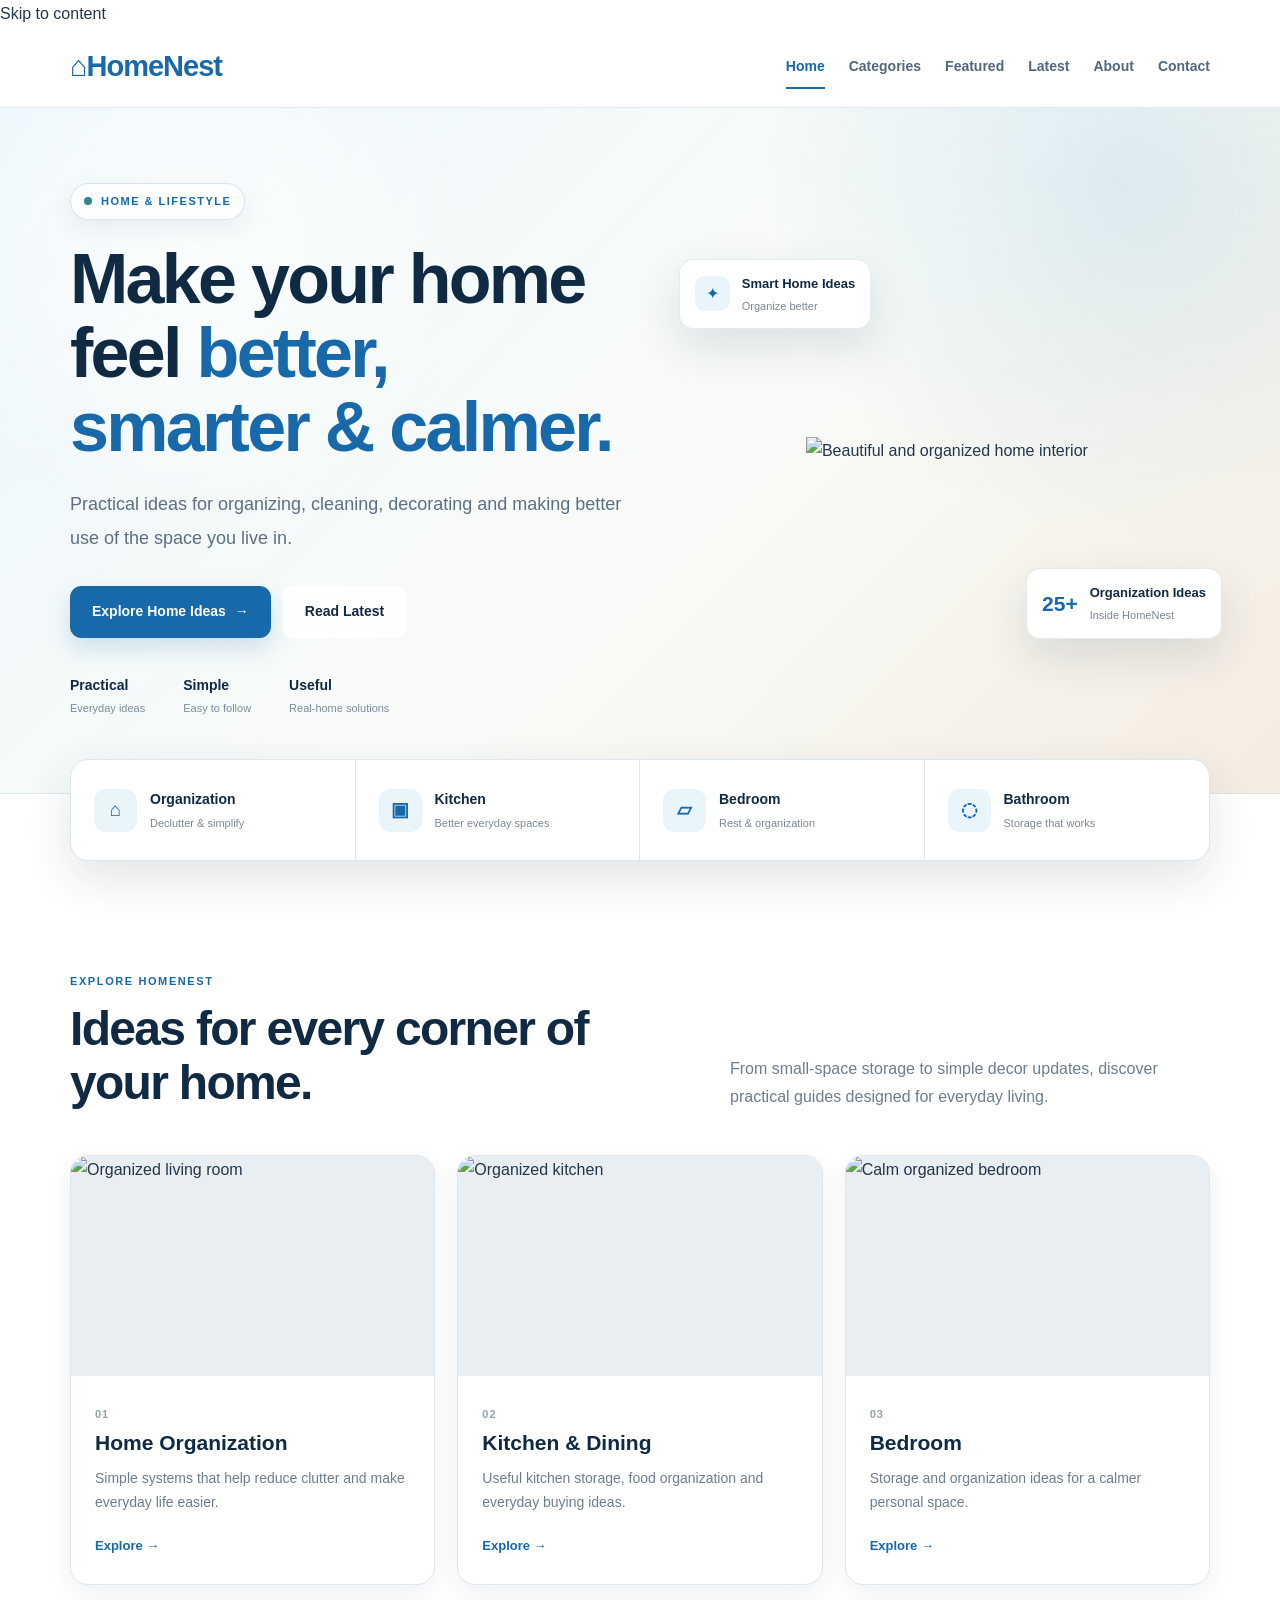
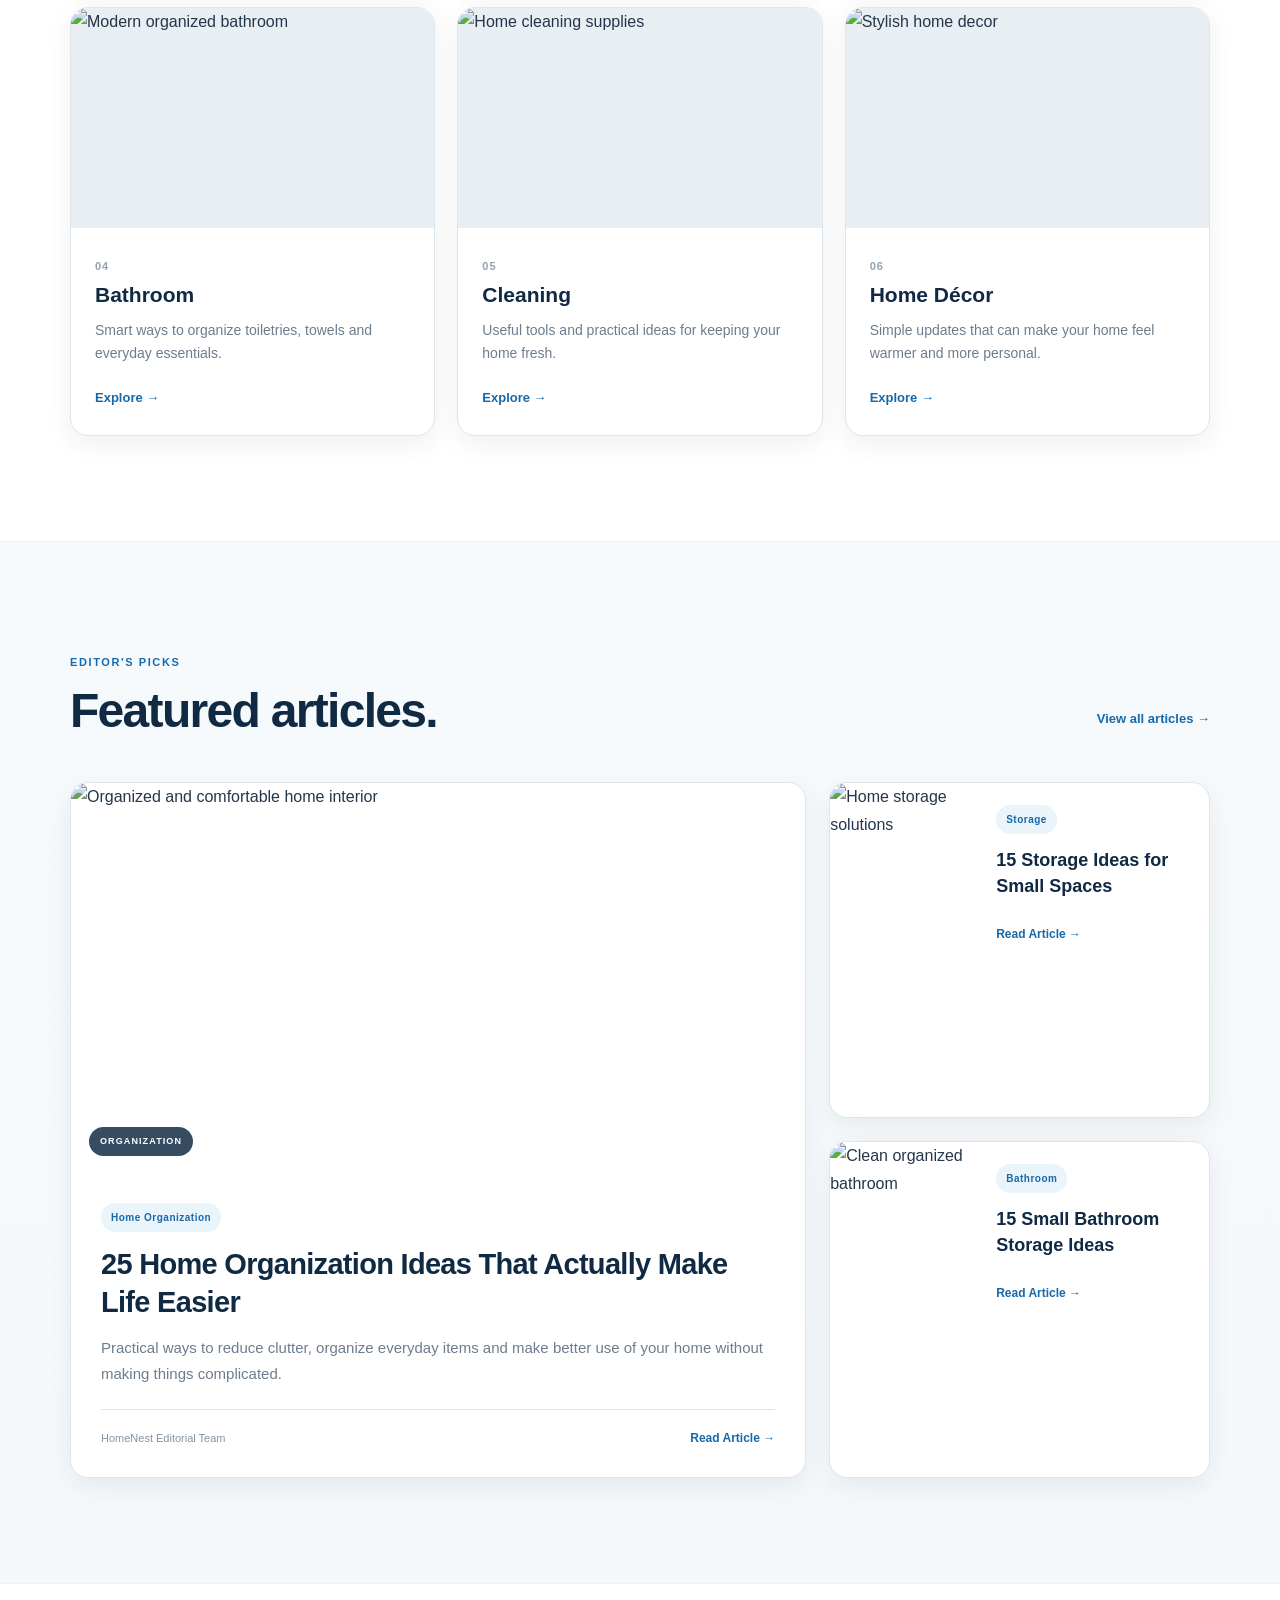
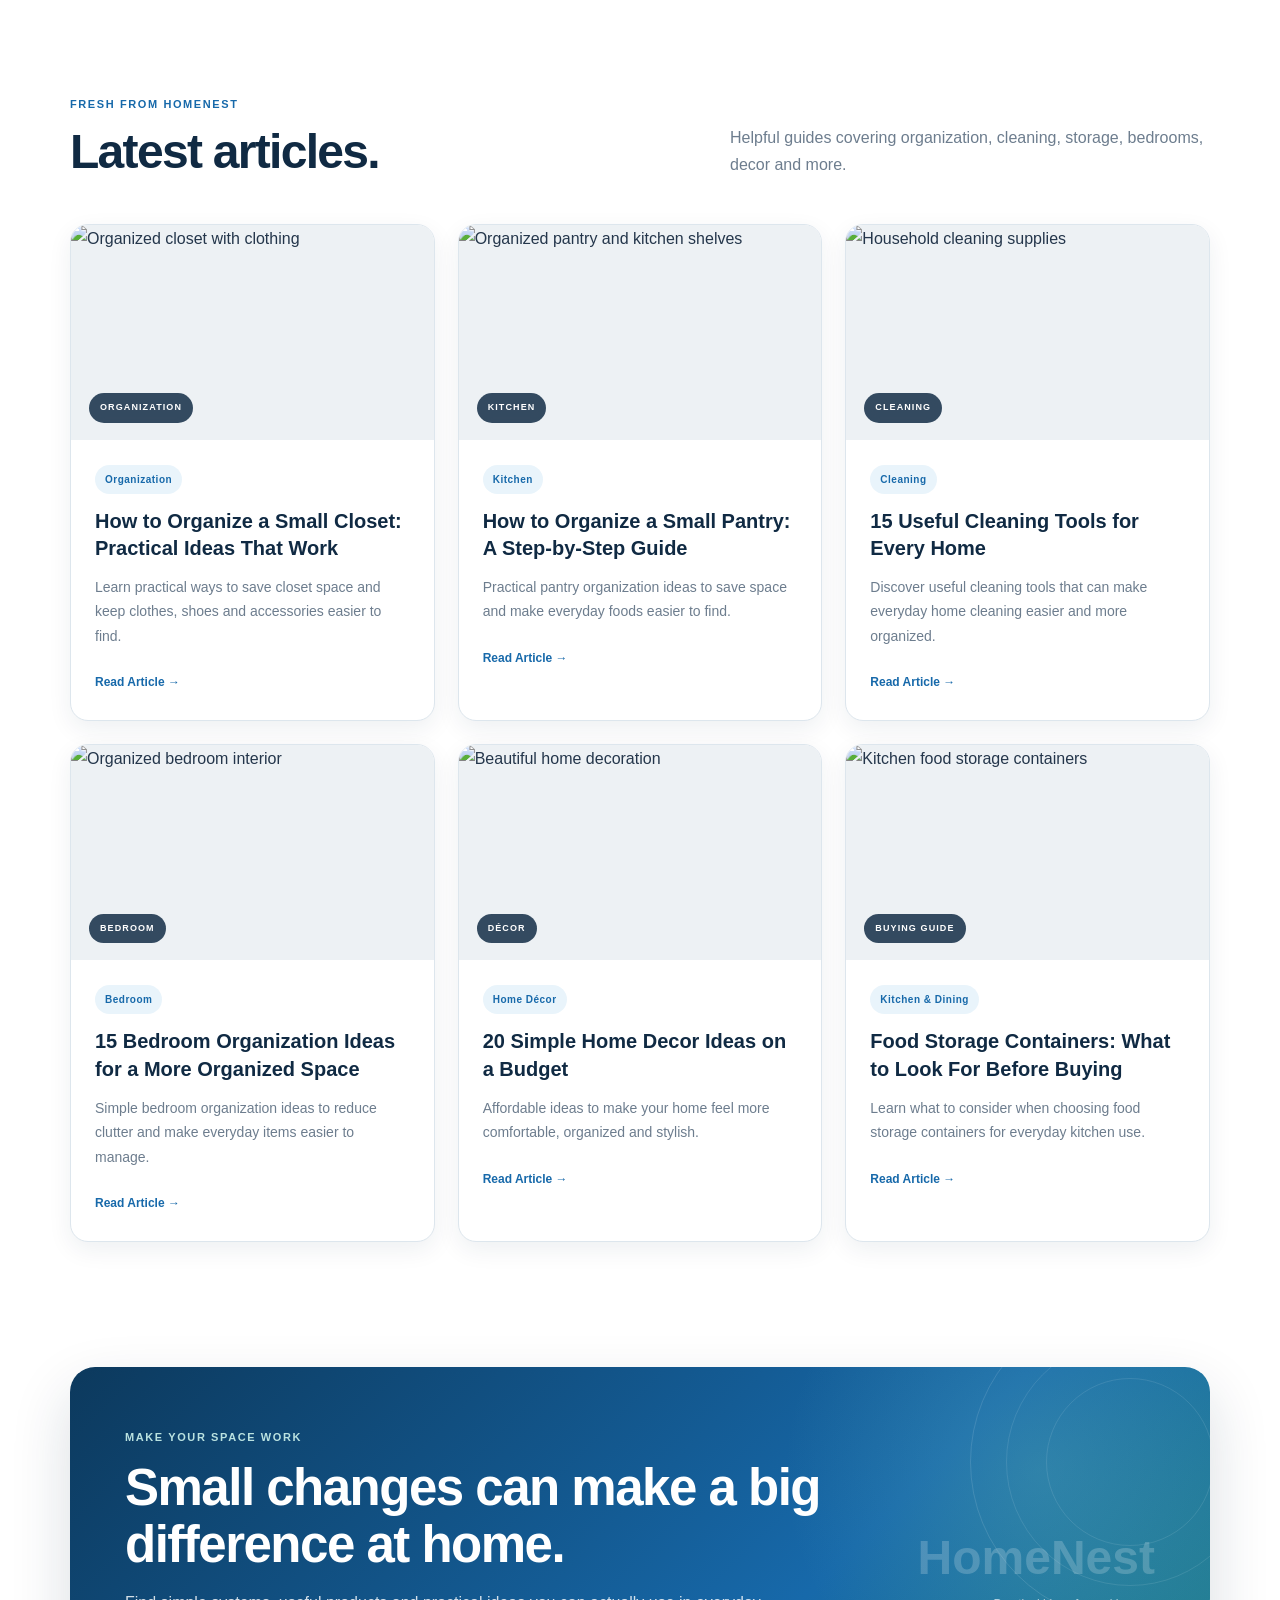
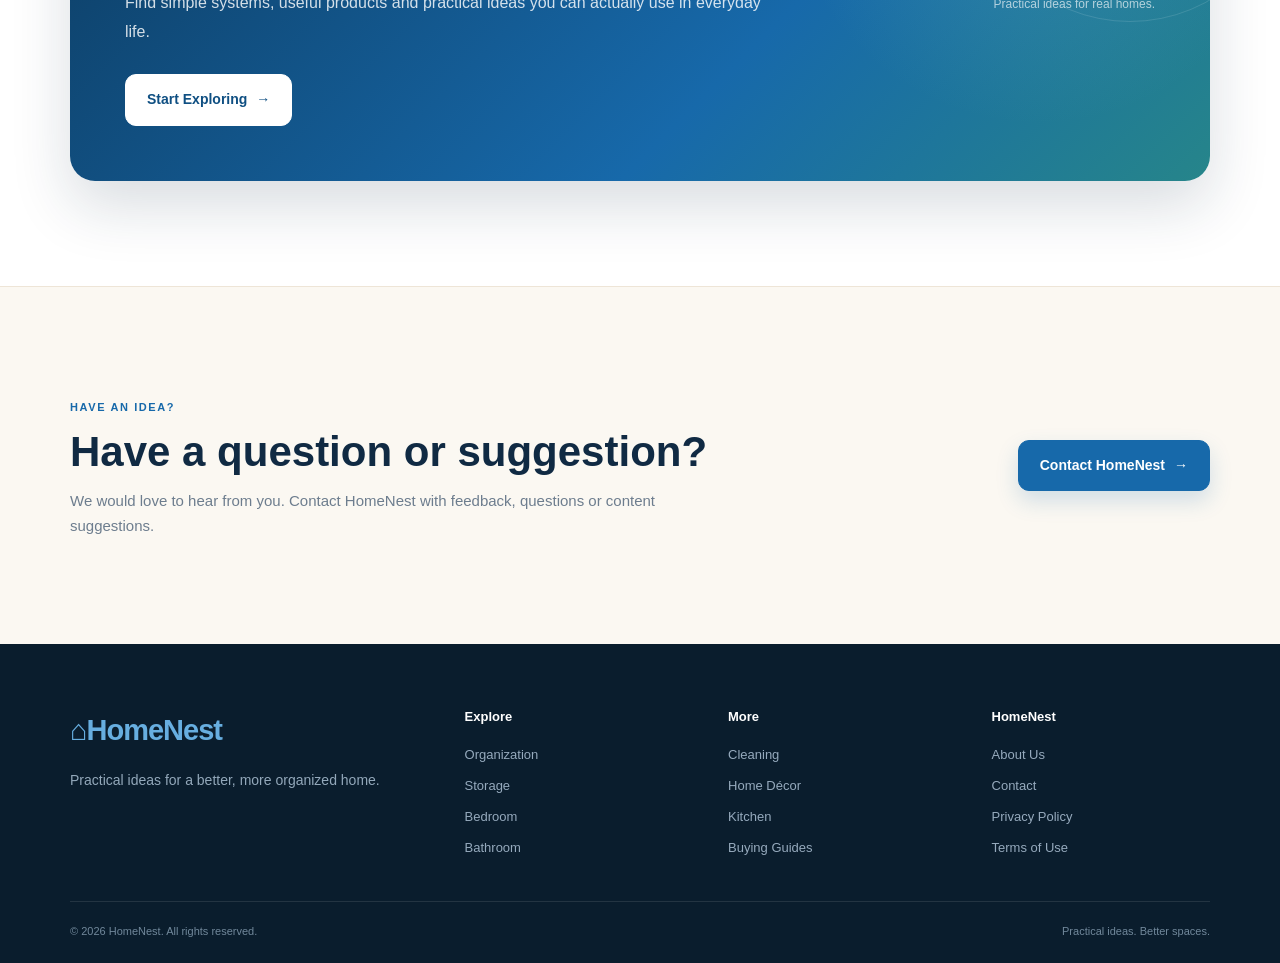
==== commit ca9dfa1f: "Enhance SEO with meta tags and improve accessibility Added Open Graph and Twitter meta tags for impr" ====
--- a/index.html
+++ b/index.html
@@ -18,42 +18,27 @@
   <meta property="og:description" content="Practical home organization ideas, storage solutions, cleaning tips, decor inspiration and useful buying guides.">
   <meta property="og:url" content="https://hamzaishaq033-boop.github.io/homenest/">
   <meta property="og:site_name" content="HomeNest">
+  <meta property="og:image" content="https://images.unsplash.com/photo-1618221195710-dd6b41faaea6?auto=format&fit=crop&w=1200&q=85">
 
   <meta name="twitter:card" content="summary_large_image">
   <meta name="twitter:title" content="HomeNest | Practical Home Ideas, Organization & Buying Guides">
   <meta name="twitter:description" content="Practical home organization ideas, storage solutions, cleaning tips, decor inspiration and useful buying guides.">
+  <meta name="twitter:image" content="https://images.unsplash.com/photo-1618221195710-dd6b41faaea6?auto=format&fit=crop&w=1200&q=85">
 
   <link rel="preconnect" href="https://images.unsplash.com">
-
   <link rel="stylesheet" href="style.css">
-
-  <script type="application/ld+json">
-  {
-    "@context": "https://schema.org",
-    "@type": "WebSite",
-    "name": "HomeNest",
-    "url": "https://hamzaishaq033-boop.github.io/homenest/",
-    "description": "Practical home organization ideas, storage solutions, cleaning tips, home decor inspiration and useful buying guides."
-  }
-  </script>
-
-  <script type="application/ld+json">
-  {
-    "@context": "https://schema.org",
-    "@type": "Organization",
-    "name": "HomeNest",
-    "url": "https://hamzaishaq033-boop.github.io/homenest/"
-  }
-  </script>
 </head>
 
 <body>
+
+<a href="#main-content" class="skip-link">Skip to content</a>
 
 <header class="site-header">
   <div class="container header-inner">
 
     <a href="index.html" class="logo" aria-label="HomeNest Home">
-      Home<span>Nest</span>
+      <span class="logo-mark">⌂</span>
+      <span class="logo-text">Home<span>Nest</span></span>
     </a>
 
     <nav class="main-nav" aria-label="Main navigation">
@@ -69,12 +54,13 @@
 </header>
 
 
-<main>
+<main id="main-content">
 
   <!-- HERO -->
   <section class="hero">
-    <div class="hero-decoration hero-decoration-one"></div>
-    <div class="hero-decoration hero-decoration-two"></div>
+
+    <div class="hero-shape hero-shape-one"></div>
+    <div class="hero-shape hero-shape-two"></div>
 
     <div class="container hero-grid">
 
@@ -95,29 +81,37 @@
         </p>
 
         <div class="hero-actions">
-          <a href="article.html" class="btn">Explore Home Ideas <span>→</span></a>
-          <a href="#latest-articles" class="btn btn-light">Read Latest</a>
+          <a href="article.html" class="btn">
+            Explore Home Ideas
+            <span>→</span>
+          </a>
+
+          <a href="#latest-articles" class="btn btn-light">
+            Read Latest
+          </a>
         </div>
 
         <div class="hero-trust">
+
           <div class="trust-item">
             <strong>Practical</strong>
             <span>Everyday ideas</span>
           </div>
 
-          <div class="trust-line"></div>
+          <div class="trust-divider"></div>
 
           <div class="trust-item">
             <strong>Simple</strong>
             <span>Easy to follow</span>
           </div>
 
-          <div class="trust-line"></div>
+          <div class="trust-divider"></div>
 
           <div class="trust-item">
             <strong>Useful</strong>
-            <span>Made for real homes</span>
-          </div>
+            <span>Real-home solutions</span>
+          </div>
+
         </div>
 
       </div>
@@ -125,12 +119,13 @@
 
       <div class="hero-visual">
 
-        <div class="hero-image-card">
+        <div class="hero-main-image">
           <img
             src="https://images.unsplash.com/photo-1618221195710-dd6b41faaea6?auto=format&fit=crop&w=1200&q=85"
-            alt="Beautiful organized home interior"
+            alt="Beautiful and organized home interior"
             fetchpriority="high"
           >
+          <div class="hero-image-overlay"></div>
         </div>
 
         <div class="floating-card floating-card-top">
@@ -152,10 +147,11 @@
       </div>
 
     </div>
+
   </section>
 
 
-  <!-- QUICK CATEGORIES -->
+  <!-- QUICK CATEGORY BAR -->
   <section class="quick-category-section">
     <div class="container">
 
@@ -201,27 +197,31 @@
 
   <!-- CATEGORIES -->
   <section class="section" id="categories">
+
     <div class="container">
 
       <div class="section-heading split-heading">
+
         <div>
-          <span class="eyebrow">EXPLORE HOME NEST</span>
+          <span class="eyebrow">EXPLORE HOMENEST</span>
           <h2>Ideas for every corner of your home.</h2>
         </div>
 
         <p>
-          From small-space storage to simple decor updates, explore practical guides designed for everyday living.
+          From small-space storage to simple decor updates, discover practical guides designed for everyday living.
         </p>
+
       </div>
 
 
       <div class="category-grid">
 
-        <a href="article.html" class="category-card category-card-large">
+        <a href="article.html" class="category-card">
+
           <div class="category-image">
             <img
               src="https://images.unsplash.com/photo-1583845112203-454c84f5c6b6?auto=format&fit=crop&w=900&q=85"
-              alt="Organized living room interior"
+              alt="Organized living room"
               loading="lazy"
             >
           </div>
@@ -232,14 +232,16 @@
             <p>Simple systems that help reduce clutter and make everyday life easier.</p>
             <span class="category-arrow">Explore →</span>
           </div>
+
         </a>
 
 
         <a href="food-storage.html" class="category-card">
+
           <div class="category-image">
             <img
               src="https://images.unsplash.com/photo-1556912167-f556f1f39fdf?auto=format&fit=crop&w=900&q=85"
-              alt="Organized kitchen and pantry"
+              alt="Organized kitchen"
               loading="lazy"
             >
           </div>
@@ -247,13 +249,15 @@
           <div class="category-card-content">
             <span class="category-number">02</span>
             <h3>Kitchen &amp; Dining</h3>
-            <p>Useful kitchen storage, food organization and buying ideas.</p>
+            <p>Useful kitchen storage, food organization and everyday buying ideas.</p>
             <span class="category-arrow">Explore →</span>
           </div>
+
         </a>
 
 
         <a href="bedroom.html" class="category-card">
+
           <div class="category-image">
             <img
               src="https://images.unsplash.com/photo-1616486338812-3dadae4b4ace?auto=format&fit=crop&w=900&q=85"
@@ -268,14 +272,16 @@
             <p>Storage and organization ideas for a calmer personal space.</p>
             <span class="category-arrow">Explore →</span>
           </div>
+
         </a>
 
 
         <a href="bathroom.html" class="category-card">
+
           <div class="category-image">
             <img
               src="https://images.unsplash.com/photo-1620626011761-996317b8d101?auto=format&fit=crop&w=900&q=85"
-              alt="Modern clean bathroom"
+              alt="Modern organized bathroom"
               loading="lazy"
             >
           </div>
@@ -286,10 +292,12 @@
             <p>Smart ways to organize toiletries, towels and everyday essentials.</p>
             <span class="category-arrow">Explore →</span>
           </div>
+
         </a>
 
 
         <a href="cleaning.html" class="category-card">
+
           <div class="category-image">
             <img
               src="https://images.unsplash.com/photo-1581578731548-c64695cc6952?auto=format&fit=crop&w=900&q=85"
@@ -304,10 +312,12 @@
             <p>Useful tools and practical ideas for keeping your home fresh.</p>
             <span class="category-arrow">Explore →</span>
           </div>
+
         </a>
 
 
         <a href="decor.html" class="category-card">
+
           <div class="category-image">
             <img
               src="https://images.unsplash.com/photo-1617104678098-de229db51175?auto=format&fit=crop&w=900&q=85"
@@ -322,25 +332,32 @@
             <p>Simple updates that can make your home feel warmer and more personal.</p>
             <span class="category-arrow">Explore →</span>
           </div>
+
         </a>
 
       </div>
 
     </div>
+
   </section>
 
 
-  <!-- FEATURED -->
+  <!-- FEATURED ARTICLES -->
   <section class="section section-soft" id="featured-articles">
+
     <div class="container">
 
       <div class="section-heading split-heading">
+
         <div>
           <span class="eyebrow">EDITOR'S PICKS</span>
           <h2>Featured articles.</h2>
         </div>
 
-        <a href="#latest-articles" class="section-link">View all articles →</a>
+        <a href="#latest-articles" class="section-link">
+          View all articles →
+        </a>
+
       </div>
 
 
@@ -349,15 +366,20 @@
         <article class="featured-main-card">
 
           <a href="article.html" class="featured-image">
+
             <img
               src="https://images.unsplash.com/photo-1583845112203-454c84f5c6b6?auto=format&fit=crop&w=1400&q=85"
               alt="Organized and comfortable home interior"
               loading="lazy"
             >
+
             <span class="image-label">ORGANIZATION</span>
-          </a>
+
+          </a>
+
 
           <div class="featured-body">
+
             <span class="article-category">Home Organization</span>
 
             <h3>
@@ -374,6 +396,7 @@
               <span>HomeNest Editorial Team</span>
               <a href="article.html">Read Article →</a>
             </div>
+
           </div>
 
         </article>
@@ -386,7 +409,7 @@
             <a href="storage.html" class="side-article-image">
               <img
                 src="https://images.unsplash.com/photo-1558997519-83ea9252edf8?auto=format&fit=crop&w=900&q=85"
-                alt="Home storage baskets and shelves"
+                alt="Home storage solutions"
                 loading="lazy"
               >
             </a>
@@ -409,7 +432,7 @@
             <a href="bathroom.html" class="side-article-image">
               <img
                 src="https://images.unsplash.com/photo-1620626011761-996317b8d101?auto=format&fit=crop&w=900&q=85"
-                alt="Clean and organized bathroom"
+                alt="Clean organized bathroom"
                 loading="lazy"
               >
             </a>
@@ -431,14 +454,17 @@
       </div>
 
     </div>
+
   </section>
 
 
-  <!-- LATEST -->
+  <!-- LATEST ARTICLES -->
   <section class="section" id="latest-articles">
+
     <div class="container">
 
       <div class="section-heading split-heading">
+
         <div>
           <span class="eyebrow">FRESH FROM HOMENEST</span>
           <h2>Latest articles.</h2>
@@ -447,12 +473,14 @@
         <p>
           Helpful guides covering organization, cleaning, storage, bedrooms, decor and more.
         </p>
+
       </div>
 
 
       <div class="article-grid">
 
-        <article class="article-card image-card">
+        <article class="article-card">
+
           <a href="closet.html" class="article-card-image">
             <img
               src="https://images.unsplash.com/photo-1586023492125-27b2c045efd7?auto=format&fit=crop&w=900&q=85"
@@ -463,6 +491,7 @@
           </a>
 
           <div class="article-card-body">
+
             <span class="article-category">Organization</span>
 
             <h3>
@@ -476,11 +505,14 @@
             </p>
 
             <a href="closet.html" class="read-more">Read Article →</a>
-          </div>
+
+          </div>
+
         </article>
 
 
-        <article class="article-card image-card">
+        <article class="article-card">
+
           <a href="pantry.html" class="article-card-image">
             <img
               src="https://images.unsplash.com/photo-1556912167-f556f1f39fdf?auto=format&fit=crop&w=900&q=85"
@@ -491,6 +523,7 @@
           </a>
 
           <div class="article-card-body">
+
             <span class="article-category">Kitchen</span>
 
             <h3>
@@ -504,11 +537,14 @@
             </p>
 
             <a href="pantry.html" class="read-more">Read Article →</a>
-          </div>
+
+          </div>
+
         </article>
 
 
-        <article class="article-card image-card">
+        <article class="article-card">
+
           <a href="cleaning.html" class="article-card-image">
             <img
               src="https://images.unsplash.com/photo-1581578731548-c64695cc6952?auto=format&fit=crop&w=900&q=85"
@@ -519,6 +555,7 @@
           </a>
 
           <div class="article-card-body">
+
             <span class="article-category">Cleaning</span>
 
             <h3>
@@ -532,11 +569,14 @@
             </p>
 
             <a href="cleaning.html" class="read-more">Read Article →</a>
-          </div>
+
+          </div>
+
         </article>
 
 
-        <article class="article-card image-card">
+        <article class="article-card">
+
           <a href="bedroom.html" class="article-card-image">
             <img
               src="https://images.unsplash.com/photo-1616486338812-3dadae4b4ace?auto=format&fit=crop&w=900&q=85"
@@ -547,6 +587,7 @@
           </a>
 
           <div class="article-card-body">
+
             <span class="article-category">Bedroom</span>
 
             <h3>
@@ -560,11 +601,14 @@
             </p>
 
             <a href="bedroom.html" class="read-more">Read Article →</a>
-          </div>
+
+          </div>
+
         </article>
 
 
-        <article class="article-card image-card">
+        <article class="article-card">
+
           <a href="decor.html" class="article-card-image">
             <img
               src="https://images.unsplash.com/photo-1617104678098-de229db51175?auto=format&fit=crop&w=900&q=85"
@@ -575,6 +619,7 @@
           </a>
 
           <div class="article-card-body">
+
             <span class="article-category">Home Décor</span>
 
             <h3>
@@ -588,11 +633,14 @@
             </p>
 
             <a href="decor.html" class="read-more">Read Article →</a>
-          </div>
+
+          </div>
+
         </article>
 
 
-        <article class="article-card image-card">
+        <article class="article-card">
+
           <a href="food-storage.html" class="article-card-image">
             <img
               src="https://images.unsplash.com/photo-1590794056226-79ef3a8147e1?auto=format&fit=crop&w=900&q=85"
@@ -603,6 +651,7 @@
           </a>
 
           <div class="article-card-body">
+
             <span class="article-category">Kitchen &amp; Dining</span>
 
             <h3>
@@ -616,17 +665,21 @@
             </p>
 
             <a href="food-storage.html" class="read-more">Read Article →</a>
-          </div>
+
+          </div>
+
         </article>
 
       </div>
 
     </div>
+
   </section>
 
 
   <!-- DISCOVERY BANNER -->
   <section class="discover-section">
+
     <div class="container">
 
       <div class="discover-box">
@@ -634,6 +687,7 @@
         <div class="discover-pattern"></div>
 
         <div class="discover-content">
+
           <span class="eyebrow">MAKE YOUR SPACE WORK</span>
 
           <h2>
@@ -646,8 +700,10 @@
           </p>
 
           <a href="article.html" class="btn btn-white">
-            Start Exploring <span>→</span>
-          </a>
+            Start Exploring
+            <span>→</span>
+          </a>
+
         </div>
 
         <div class="discover-stat">
@@ -658,11 +714,13 @@
       </div>
 
     </div>
+
   </section>
 
 
   <!-- CONTACT CTA -->
   <section class="section final-cta">
+
     <div class="container final-cta-inner">
 
       <div>
@@ -676,28 +734,34 @@
       </div>
 
       <a href="contact.html" class="btn">
-        Contact HomeNest <span>→</span>
+        Contact HomeNest
+        <span>→</span>
       </a>
 
     </div>
+
   </section>
 
 </main>
 
 
 <footer class="site-footer">
+
   <div class="container">
 
     <div class="footer-main">
 
       <div class="footer-brand">
+
         <a href="index.html" class="logo">
-          Home<span>Nest</span>
+          <span class="logo-mark">⌂</span>
+          <span class="logo-text">Home<span>Nest</span></span>
         </a>
 
         <p>
           Practical ideas for a better, more organized home.
         </p>
+
       </div>
 
 
@@ -731,6 +795,7 @@
 
 
     <div class="footer-bottom">
+
       <p>
         &copy; <span data-current-year>2026</span> HomeNest. All rights reserved.
       </p>
@@ -738,9 +803,11 @@
       <p>
         Practical ideas. Better spaces.
       </p>
+
     </div>
 
   </div>
+
 </footer>
 
 
--- a/style.css
+++ b/style.css
@@ -1,8 +1,30 @@
-```css id="k8q4zp"
+:root {
+  --navy: #102a43;
+  --navy-dark: #0a1d2d;
+  --blue: #1769aa;
+  --blue-dark: #0f4f82;
+  --blue-light: #e9f4fb;
+  --sky: #d9edf9;
+  --teal: #2b8c87;
+  --cream: #fbf8f2;
+  --sand: #f2eadc;
+  --coral: #d98a64;
+  --text: #24364b;
+  --muted: #6d7d8e;
+  --border: #dde6ed;
+  --white: #ffffff;
+  --surface: #f6f9fb;
+  --shadow-sm: 0 8px 24px rgba(16, 42, 67, 0.07);
+  --shadow-md: 0 18px 45px rgba(16, 42, 67, 0.12);
+  --shadow-lg: 0 25px 60px rgba(16, 42, 67, 0.16);
+  --radius: 18px;
+  --container: 1140px;
+}
+
 * {
-  box-sizing: border-box;
   margin: 0;
   padding: 0;
+  box-sizing: border-box;
 }
 
 html {
@@ -11,9 +33,17 @@
 
 body {
   font-family: Arial, Helvetica, sans-serif;
+  background: var(--white);
+  color: var(--text);
   line-height: 1.7;
-  color: #222;
-  background: #ffffff;
+  font-size: 16px;
+  overflow-x: hidden;
+}
+
+img {
+  display: block;
+  width: 100%;
+  max-width: 100%;
 }
 
 a {
@@ -21,31 +51,34 @@
   text-decoration: none;
 }
 
-img {
-  max-width: 100%;
-  height: auto;
-  display: block;
-}
-
 .container {
-  width: min(1100px, calc(100% - 40px));
+  width: min(var(--container), calc(100% - 40px));
   margin: 0 auto;
 }
+
+button,
+input,
+textarea,
+select {
+  font: inherit;
+}
+
 
 /* =========================
    HEADER
 ========================= */
 
 .site-header {
-  background: #ffffff;
-  border-bottom: 1px solid #e8e8e8;
   position: sticky;
   top: 0;
-  z-index: 100;
-}
-
-.site-header .container {
-  min-height: 72px;
+  z-index: 1000;
+  background: rgba(255, 255, 255, 0.94);
+  border-bottom: 1px solid rgba(221, 230, 237, 0.9);
+  backdrop-filter: blur(14px);
+}
+
+.header-inner {
+  min-height: 78px;
   display: flex;
   align-items: center;
   justify-content: space-between;
@@ -53,218 +86,993 @@
 }
 
 .logo {
-  font-size: 1.65rem;
+  display: inline-flex;
+  align-items: center;
+  color: var(--navy);
+  font-size: 29px;
   font-weight: 800;
-  color: #173b67;
-  letter-spacing: -0.5px;
+  letter-spacing: -1px;
+  white-space: nowrap;
+}
+
+.logo span {
+  color: var(--blue);
 }
 
 .main-nav {
   display: flex;
   align-items: center;
+  justify-content: flex-end;
   gap: 24px;
+  flex-wrap: wrap;
 }
 
 .main-nav a {
-  color: #333;
-  font-size: 0.95rem;
-  font-weight: 600;
-}
-
-.main-nav a:hover {
-  color: #173b67;
-}
+  position: relative;
+  color: #52677b;
+  font-size: 14px;
+  font-weight: 700;
+  padding: 28px 0;
+  transition: color 0.2s ease;
+}
+
+.main-nav a::after {
+  content: "";
+  position: absolute;
+  bottom: 18px;
+  left: 0;
+  width: 0;
+  height: 2px;
+  background: var(--blue);
+  transition: width 0.2s ease;
+}
+
+.main-nav a:hover,
+.main-nav a.active {
+  color: var(--blue);
+}
+
+.main-nav a:hover::after,
+.main-nav a.active::after {
+  width: 100%;
+}
+
 
 /* =========================
-   HOMEPAGE HERO
+   BUTTONS
 ========================= */
 
+.btn {
+  display: inline-flex;
+  align-items: center;
+  justify-content: center;
+  gap: 9px;
+  min-height: 51px;
+  padding: 13px 21px;
+  border: 1px solid var(--blue);
+  border-radius: 11px;
+  background: var(--blue);
+  color: var(--white);
+  font-size: 14px;
+  font-weight: 800;
+  box-shadow: 0 10px 22px rgba(23, 105, 170, 0.18);
+  transition: all 0.25s ease;
+}
+
+.btn:hover {
+  background: var(--blue-dark);
+  border-color: var(--blue-dark);
+  transform: translateY(-2px);
+  box-shadow: 0 14px 28px rgba(15, 79, 130, 0.24);
+}
+
+.btn-light {
+  background: rgba(255, 255, 255, 0.82);
+  color: var(--navy);
+  border-color: rgba(255, 255, 255, 0.9);
+  box-shadow: none;
+}
+
+.btn-light:hover {
+  background: var(--white);
+  color: var(--blue);
+  border-color: var(--white);
+}
+
+.btn-white {
+  background: var(--white);
+  border-color: var(--white);
+  color: var(--blue-dark);
+  box-shadow: none;
+}
+
+.btn-white:hover {
+  background: #f4f8fb;
+  border-color: #f4f8fb;
+}
+
+
+/* =========================
+   HERO
+========================= */
+
 .hero {
-  padding: 90px 0;
-  background: #f3f7fb;
-  text-align: center;
+  position: relative;
+  overflow: hidden;
+  background:
+    radial-gradient(circle at 15% 20%, rgba(255, 255, 255, 0.7), transparent 23%),
+    radial-gradient(circle at 88% 10%, rgba(91, 165, 210, 0.18), transparent 28%),
+    linear-gradient(135deg, #edf7fc 0%, #f9fbf8 55%, #f4ece1 100%);
+  border-bottom: 1px solid var(--border);
+}
+
+.hero-grid {
+  position: relative;
+  min-height: 640px;
+  display: grid;
+  grid-template-columns: minmax(0, 1.03fr) minmax(390px, 0.97fr);
+  align-items: center;
+  gap: 55px;
+  padding: 75px 0;
+}
+
+.hero-content {
+  position: relative;
+  z-index: 2;
+}
+
+.hero-badge {
+  display: inline-flex;
+  align-items: center;
+  gap: 9px;
+  padding: 8px 13px;
+  border: 1px solid rgba(23, 105, 170, 0.17);
+  border-radius: 999px;
+  background: rgba(255, 255, 255, 0.75);
+  color: var(--blue);
+  font-size: 11px;
+  font-weight: 800;
+  letter-spacing: 1.5px;
+  margin-bottom: 22px;
+  box-shadow: var(--shadow-sm);
+}
+
+.hero-badge-dot {
+  width: 8px;
+  height: 8px;
+  border-radius: 50%;
+  background: var(--teal);
 }
 
 .hero h1 {
-  max-width: 800px;
-  margin: 0 auto 20px;
-  font-size: clamp(2.2rem, 5vw, 4rem);
-  line-height: 1.15;
-  color: #173b67;
-}
-
-.hero p {
-  max-width: 700px;
-  margin: 0 auto;
-  font-size: 1.1rem;
-  color: #5b6570;
-}
+  max-width: 750px;
+  color: var(--navy);
+  font-size: clamp(45px, 6vw, 70px);
+  line-height: 1.06;
+  letter-spacing: -2.7px;
+  margin-bottom: 24px;
+}
+
+.hero h1 span {
+  color: var(--blue);
+}
+
+.hero-text {
+  max-width: 650px;
+  color: #5c7083;
+  font-size: 18px;
+  line-height: 1.85;
+  margin-bottom: 31px;
+}
+
+.hero-actions {
+  display: flex;
+  flex-wrap: wrap;
+  gap: 12px;
+}
+
+.hero-trust {
+  display: flex;
+  align-items: center;
+  gap: 19px;
+  margin-top: 36px;
+}
+
+.trust-item {
+  display: flex;
+  flex-direction: column;
+}
+
+.trust-item strong {
+  color: var(--navy);
+  font-size: 14px;
+}
+
+.trust-item span {
+  color: #7d8d9d;
+  font-size: 11px;
+  margin-top: 2px;
+}
+
+.trust-line {
+  width: 1px;
+  height: 32px;
+  background: #ccd8e2;
+}
+
+.hero-visual {
+  position: relative;
+  min-height: 500px;
+  display: flex;
+  align-items: center;
+  justify-content: center;
+}
+
+.hero-image-card {
+  position: relative;
+  width: min(100%, 510px);
+  height: 475px;
+  border-radius: 28px;
+  overflow: hidden;
+  box-shadow: var(--shadow-lg);
+  transform: rotate(2deg);
+  border: 7px solid rgba(255, 255, 255, 0.82);
+  background: var(--white);
+}
+
+.hero-image-card::after {
+  content: "";
+  position: absolute;
+  inset: 0;
+  background: linear-gradient(
+    to bottom,
+    rgba(16, 42, 67, 0.03),
+    rgba(16, 42, 67, 0.2)
+  );
+  pointer-events: none;
+}
+
+.hero-image-card img {
+  width: 100%;
+  height: 100%;
+  object-fit: cover;
+}
+
+.floating-card {
+  position: absolute;
+  z-index: 4;
+  display: flex;
+  align-items: center;
+  gap: 12px;
+  background: rgba(255, 255, 255, 0.95);
+  border: 1px solid rgba(221, 230, 237, 0.8);
+  border-radius: 14px;
+  padding: 13px 15px;
+  box-shadow: var(--shadow-md);
+}
+
+.floating-card strong,
+.floating-card span {
+  display: block;
+}
+
+.floating-card strong {
+  color: var(--navy);
+  font-size: 13px;
+}
+
+.floating-card span {
+  color: #7a8896;
+  font-size: 11px;
+  margin-top: 2px;
+}
+
+.floating-icon {
+  width: 35px;
+  height: 35px;
+  display: flex;
+  align-items: center;
+  justify-content: center;
+  border-radius: 10px;
+  background: var(--blue-light);
+  color: var(--blue);
+}
+
+.floating-card-top {
+  top: 58px;
+  left: -5px;
+}
+
+.floating-card-bottom {
+  right: -12px;
+  bottom: 62px;
+}
+
+.floating-number {
+  color: var(--blue);
+  font-size: 21px;
+  font-weight: 800;
+  line-height: 1;
+}
+
+.hero-decoration {
+  position: absolute;
+  border-radius: 50%;
+  pointer-events: none;
+}
+
+.hero-decoration-one {
+  width: 260px;
+  height: 260px;
+  top: -100px;
+  right: 27%;
+  border: 1px solid rgba(43, 140, 135, 0.13);
+}
+
+.hero-decoration-two {
+  width: 180px;
+  height: 180px;
+  bottom: -85px;
+  left: 8%;
+  background: rgba(242, 234, 220, 0.55);
+}
+
+
+/* =========================
+   QUICK CATEGORIES
+========================= */
+
+.quick-category-section {
+  position: relative;
+  z-index: 5;
+  margin-top: -35px;
+}
+
+.quick-category-wrap {
+  display: grid;
+  grid-template-columns: repeat(4, minmax(0, 1fr));
+  background: var(--white);
+  border: 1px solid var(--border);
+  border-radius: 18px;
+  box-shadow: var(--shadow-md);
+  overflow: hidden;
+}
+
+.quick-category {
+  display: flex;
+  align-items: center;
+  gap: 13px;
+  min-height: 100px;
+  padding: 20px 23px;
+  border-right: 1px solid var(--border);
+  transition: background 0.2s ease;
+}
+
+.quick-category:last-child {
+  border-right: 0;
+}
+
+.quick-category:hover {
+  background: var(--blue-light);
+}
+
+.quick-icon {
+  width: 43px;
+  height: 43px;
+  flex: 0 0 auto;
+  display: flex;
+  align-items: center;
+  justify-content: center;
+  border-radius: 12px;
+  background: var(--blue-light);
+  color: var(--blue);
+  font-size: 19px;
+  font-weight: 700;
+}
+
+.quick-category strong,
+.quick-category span {
+  display: block;
+}
+
+.quick-category strong {
+  color: var(--navy);
+  font-size: 14px;
+}
+
+.quick-category span {
+  color: #7c8998;
+  font-size: 11px;
+  margin-top: 2px;
+}
+
 
 /* =========================
    GENERAL SECTIONS
 ========================= */
 
 .section {
-  padding: 70px 0;
-}
-
-.section h2 {
+  padding: 105px 0;
+}
+
+.section-soft {
+  background:
+    linear-gradient(180deg, #f7fafc 0%, #f4f8fb 100%);
+  border-top: 1px solid #edf2f5;
+  border-bottom: 1px solid #edf2f5;
+}
+
+.section-heading {
+  max-width: 760px;
+  margin-bottom: 45px;
+}
+
+.split-heading {
+  max-width: none;
+  display: flex;
+  align-items: flex-end;
+  justify-content: space-between;
+  gap: 40px;
+}
+
+.split-heading > p {
+  max-width: 480px;
+  color: var(--muted);
+  font-size: 16px;
+}
+
+.eyebrow {
+  display: inline-block;
+  color: var(--blue);
+  font-size: 11px;
+  font-weight: 800;
+  letter-spacing: 1.6px;
+  text-transform: uppercase;
+}
+
+.section-heading h2 {
+  max-width: 720px;
+  color: var(--navy);
+  font-size: clamp(34px, 4.8vw, 48px);
+  line-height: 1.12;
+  letter-spacing: -1.7px;
+  margin-top: 9px;
+}
+
+.section-link {
+  flex: 0 0 auto;
+  color: var(--blue);
+  font-size: 13px;
+  font-weight: 800;
+  margin-bottom: 7px;
+}
+
+.section-link:hover {
+  color: var(--blue-dark);
+}
+
+
+/* =========================
+   CATEGORY GRID
+========================= */
+
+.category-grid {
+  display: grid;
+  grid-template-columns: repeat(3, minmax(0, 1fr));
+  gap: 22px;
+}
+
+.category-card {
+  position: relative;
+  background: var(--white);
+  border: 1px solid var(--border);
+  border-radius: var(--radius);
+  overflow: hidden;
+  box-shadow: var(--shadow-sm);
+  transition: transform 0.28s ease, box-shadow 0.28s ease, border-color 0.28s ease;
+}
+
+.category-card:hover {
+  transform: translateY(-7px);
+  border-color: #bfd9e8;
+  box-shadow: var(--shadow-md);
+}
+
+.category-image {
+  height: 220px;
+  overflow: hidden;
+  background: #e9eef2;
+}
+
+.category-image img {
+  width: 100%;
+  height: 100%;
+  object-fit: cover;
+  transition: transform 0.45s ease;
+}
+
+.category-card:hover .category-image img {
+  transform: scale(1.05);
+}
+
+.category-card-content {
+  padding: 23px 24px 25px;
+}
+
+.category-number {
+  display: inline-block;
+  color: #93a2b0;
+  font-size: 11px;
+  font-weight: 800;
+  letter-spacing: 1px;
+  margin-bottom: 6px;
+}
+
+.category-card h3 {
+  color: var(--navy);
+  font-size: 21px;
+  line-height: 1.35;
+  margin-bottom: 9px;
+}
+
+.category-card p {
+  color: var(--muted);
+  font-size: 14px;
+  line-height: 1.7;
+  margin-bottom: 17px;
+}
+
+.category-arrow {
+  color: var(--blue);
+  font-size: 13px;
+  font-weight: 800;
+}
+
+
+/* =========================
+   FEATURED ARTICLES
+========================= */
+
+.featured-grid {
+  display: grid;
+  grid-template-columns: minmax(0, 1.45fr) minmax(320px, 0.75fr);
+  gap: 23px;
+}
+
+.featured-main-card,
+.side-article-card {
+  background: var(--white);
+  border: 1px solid var(--border);
+  border-radius: var(--radius);
+  overflow: hidden;
+  box-shadow: var(--shadow-sm);
+}
+
+.featured-image {
+  position: relative;
+  display: block;
+  height: 390px;
+  overflow: hidden;
+}
+
+.featured-image img {
+  width: 100%;
+  height: 100%;
+  object-fit: cover;
+  transition: transform 0.45s ease;
+}
+
+.featured-main-card:hover .featured-image img {
+  transform: scale(1.035);
+}
+
+.image-label,
+.image-overlay-label {
+  position: absolute;
+  left: 18px;
+  bottom: 17px;
+  padding: 7px 11px;
+  border-radius: 999px;
+  background: rgba(16, 42, 67, 0.84);
+  color: var(--white);
+  font-size: 9px;
+  font-weight: 800;
+  letter-spacing: 1.1px;
+  backdrop-filter: blur(7px);
+}
+
+.featured-body {
+  padding: 29px 30px 28px;
+}
+
+.article-category {
+  display: inline-block;
+  padding: 6px 10px;
+  border-radius: 999px;
+  background: var(--blue-light);
+  color: var(--blue);
+  font-size: 10px;
+  font-weight: 800;
+  letter-spacing: 0.5px;
   margin-bottom: 14px;
-  color: #173b67;
-  font-size: 2rem;
-  line-height: 1.25;
-}
-
-.section-intro {
-  max-width: 700px;
-  margin-bottom: 35px;
-  color: #666;
-}
+}
+
+.featured-body h3 {
+  color: var(--navy);
+  font-size: 29px;
+  line-height: 1.3;
+  letter-spacing: -0.7px;
+  margin-bottom: 13px;
+}
+
+.featured-body h3 a:hover,
+.side-article-body h3 a:hover,
+.article-card h3 a:hover {
+  color: var(--blue);
+}
+
+.featured-body p {
+  color: var(--muted);
+  font-size: 15px;
+  line-height: 1.75;
+  margin-bottom: 22px;
+}
+
+.article-footer {
+  display: flex;
+  align-items: center;
+  justify-content: space-between;
+  gap: 20px;
+  padding-top: 18px;
+  border-top: 1px solid var(--border);
+}
+
+.article-footer span {
+  color: #8593a1;
+  font-size: 11px;
+}
+
+.article-footer a,
+.read-more {
+  color: var(--blue);
+  font-size: 12px;
+  font-weight: 800;
+}
+
+.featured-side {
+  display: grid;
+  gap: 23px;
+}
+
+.side-article-card {
+  display: grid;
+  grid-template-columns: 145px minmax(0, 1fr);
+}
+
+.side-article-image {
+  display: block;
+  min-height: 205px;
+  overflow: hidden;
+}
+
+.side-article-image img {
+  width: 100%;
+  height: 100%;
+  object-fit: cover;
+  transition: transform 0.45s ease;
+}
+
+.side-article-card:hover .side-article-image img {
+  transform: scale(1.05);
+}
+
+.side-article-body {
+  padding: 21px;
+}
+
+.side-article-body h3 {
+  color: var(--navy);
+  font-size: 18px;
+  line-height: 1.4;
+  margin-bottom: 20px;
+}
+
 
 /* =========================
-   ARTICLE CARDS
+   LATEST ARTICLE CARDS
 ========================= */
 
 .article-grid {
   display: grid;
   grid-template-columns: repeat(3, minmax(0, 1fr));
-  gap: 25px;
+  gap: 23px;
 }
 
 .article-card {
-  background: #ffffff;
-  border: 1px solid #e5e8ec;
-  border-radius: 12px;
-  padding: 25px;
-  transition: transform 0.2s ease, box-shadow 0.2s ease;
+  background: var(--white);
+  border: 1px solid var(--border);
+  border-radius: var(--radius);
+  overflow: hidden;
+  box-shadow: var(--shadow-sm);
+  transition: transform 0.28s ease, box-shadow 0.28s ease, border-color 0.28s ease;
 }
 
 .article-card:hover {
-  transform: translateY(-3px);
-  box-shadow: 0 8px 25px rgba(0, 0, 0, 0.07);
+  transform: translateY(-6px);
+  box-shadow: var(--shadow-md);
+  border-color: #bfd9e8;
+}
+
+.article-card-image {
+  position: relative;
+  display: block;
+  height: 215px;
+  overflow: hidden;
+  background: #edf1f4;
+}
+
+.article-card-image img {
+  width: 100%;
+  height: 100%;
+  object-fit: cover;
+  transition: transform 0.45s ease;
+}
+
+.article-card:hover .article-card-image img {
+  transform: scale(1.05);
+}
+
+.article-card-body {
+  padding: 24px 24px 26px;
 }
 
 .article-card h3 {
+  color: var(--navy);
+  font-size: 20px;
+  line-height: 1.38;
   margin-bottom: 12px;
-  color: #173b67;
-  font-size: 1.2rem;
-  line-height: 1.4;
 }
 
 .article-card p {
-  color: #666;
-  margin-bottom: 16px;
-}
-
-.read-more {
-  color: #173b67;
-  font-weight: 700;
-}
+  color: var(--muted);
+  font-size: 14px;
+  line-height: 1.75;
+  margin-bottom: 19px;
+}
+
 
 /* =========================
-   CATEGORY / FEATURED AREAS
+   DISCOVER BANNER
 ========================= */
 
-.categories {
+.discover-section {
+  padding: 20px 0 105px;
+}
+
+.discover-box {
+  position: relative;
+  overflow: hidden;
+  min-height: 385px;
+  display: flex;
+  align-items: center;
+  justify-content: space-between;
+  gap: 40px;
+  padding: 55px;
+  border-radius: 25px;
+  background:
+    radial-gradient(circle at 85% 25%, rgba(110, 190, 187, 0.26), transparent 25%),
+    linear-gradient(135deg, #0c395d 0%, #1769aa 62%, #26858a 100%);
+  box-shadow: var(--shadow-lg);
+}
+
+.discover-content {
+  position: relative;
+  z-index: 2;
+  max-width: 700px;
+}
+
+.discover-content .eyebrow {
+  color: #bae2e0;
+}
+
+.discover-content h2 {
+  color: var(--white);
+  font-size: clamp(34px, 5vw, 51px);
+  line-height: 1.12;
+  letter-spacing: -1.5px;
+  margin: 9px 0 16px;
+}
+
+.discover-content p {
+  max-width: 660px;
+  color: rgba(255, 255, 255, 0.82);
+  font-size: 16px;
+  line-height: 1.8;
+  margin-bottom: 28px;
+}
+
+.discover-stat {
+  position: relative;
+  z-index: 2;
+  min-width: 180px;
+  text-align: right;
+}
+
+.discover-stat strong,
+.discover-stat span {
+  display: block;
+}
+
+.discover-stat strong {
+  color: rgba(255, 255, 255, 0.2);
+  font-size: 48px;
+  line-height: 1;
+  font-weight: 800;
+}
+
+.discover-stat span {
+  max-width: 180px;
+  margin-left: auto;
+  margin-top: 12px;
+  color: rgba(255, 255, 255, 0.65);
+  font-size: 12px;
+}
+
+.discover-pattern {
+  position: absolute;
+  width: 320px;
+  height: 320px;
+  right: -80px;
+  top: -65px;
+  border: 1px solid rgba(255, 255, 255, 0.12);
+  border-radius: 50%;
+}
+
+.discover-pattern::before,
+.discover-pattern::after {
+  content: "";
+  position: absolute;
+  border: 1px solid rgba(255, 255, 255, 0.1);
+  border-radius: 50%;
+}
+
+.discover-pattern::before {
+  inset: 35px;
+}
+
+.discover-pattern::after {
+  inset: 75px;
+}
+
+
+/* =========================
+   FINAL CTA
+========================= */
+
+.final-cta {
+  background: var(--cream);
+  border-top: 1px solid #eee5d7;
+}
+
+.final-cta-inner {
+  display: flex;
+  align-items: center;
+  justify-content: space-between;
+  gap: 40px;
+}
+
+.final-cta h2 {
+  color: var(--navy);
+  font-size: clamp(30px, 4vw, 42px);
+  line-height: 1.2;
+  margin: 8px 0 10px;
+}
+
+.final-cta p {
+  max-width: 650px;
+  color: var(--muted);
+  font-size: 15px;
+}
+
+
+/* =========================
+   FOOTER
+========================= */
+
+.site-footer {
+  background: var(--navy-dark);
+  color: #d8e4ed;
+  padding: 62px 0 22px;
+}
+
+.footer-main {
   display: grid;
-  grid-template-columns: repeat(4, minmax(0, 1fr));
-  gap: 18px;
-}
-
-.category-card {
-  padding: 25px;
-  border: 1px solid #e5e8ec;
-  border-radius: 12px;
-  background: #fff;
-}
-
-.category-card h3 {
-  color: #173b67;
-  margin-bottom: 8px;
-}
-
-.category-card p {
-  color: #666;
-  font-size: 0.95rem;
-}
+  grid-template-columns: 1.6fr 1fr 1fr 1fr;
+  gap: 45px;
+  padding-bottom: 42px;
+}
+
+.footer-brand .logo {
+  color: var(--white);
+}
+
+.footer-brand .logo span {
+  color: #67aee0;
+}
+
+.footer-brand p {
+  max-width: 310px;
+  color: #93a8ba;
+  font-size: 14px;
+  line-height: 1.8;
+  margin-top: 13px;
+}
+
+.footer-column {
+  display: flex;
+  flex-direction: column;
+  gap: 9px;
+}
+
+.footer-column h3 {
+  color: var(--white);
+  font-size: 13px;
+  margin-bottom: 7px;
+}
+
+.footer-column a {
+  color: #96aabd;
+  font-size: 13px;
+  transition: color 0.2s ease;
+}
+
+.footer-column a:hover {
+  color: var(--white);
+}
+
+.footer-bottom {
+  display: flex;
+  align-items: center;
+  justify-content: space-between;
+  gap: 20px;
+  padding-top: 20px;
+  border-top: 1px solid rgba(255, 255, 255, 0.1);
+}
+
+.footer-bottom p {
+  color: #71889b;
+  font-size: 11px;
+}
+
 
 /* =========================
-   NEWSLETTER / CTA
+   ARTICLE PAGES
 ========================= */
 
-.newsletter {
-  padding: 60px 0;
-  background: #f3f7fb;
-  text-align: center;
-}
-
-.newsletter h2 {
-  color: #173b67;
-  margin-bottom: 12px;
-}
-
-.newsletter p {
-  max-width: 650px;
-  margin: 0 auto 22px;
-  color: #666;
-}
-
-.button {
-  display: inline-block;
-  padding: 12px 22px;
-  border-radius: 7px;
-  background: #173b67;
-  color: #ffffff;
-  font-weight: 700;
-}
-
-.button:hover {
-  background: #102d50;
-}
-
-/* =========================
-   ARTICLE HERO
-========================= */
-
 .article-hero {
-  padding: 60px 0 45px;
-  background: #f3f7fb;
-}
-
-.article-hero .container {
+  background:
+    radial-gradient(circle at 85% 20%, rgba(91, 165, 210, 0.16), transparent 28%),
+    linear-gradient(135deg, #edf7fc 0%, #f8fbfd 100%);
+  border-bottom: 1px solid var(--border);
+  padding: 72px 0 65px;
+}
+
+.article-hero h1 {
   max-width: 900px;
-}
-
-.article-category {
-  display: inline-block;
-  margin-bottom: 15px;
-  color: #173b67;
-  font-size: 0.85rem;
-  font-weight: 700;
-  text-transform: uppercase;
-  letter-spacing: 0.6px;
-}
-
-.article-hero h1 {
-  max-width: 850px;
-  margin-bottom: 18px;
-  color: #173b67;
-  font-size: clamp(2rem, 4.5vw, 3.4rem);
-  line-height: 1.15;
+  color: var(--navy);
+  font-size: clamp(36px, 6vw, 58px);
+  line-height: 1.12;
+  letter-spacing: -1.8px;
+  margin: 12px 0 20px;
 }
 
 .article-meta {
   display: flex;
   flex-wrap: wrap;
-  align-items: center;
-  gap: 8px;
-  color: #707070;
-  font-size: 0.9rem;
-}
-
-/* =========================
-   ARTICLE LAYOUT
-========================= */
+  gap: 9px;
+  color: #718294;
+  font-size: 13px;
+}
 
 .article-layout {
   display: grid;
@@ -275,12 +1083,6 @@
   padding-bottom: 70px;
 }
 
-/*
-  Important:
-  min-width: 0 prevents article content
-  from pushing the layout sideways.
-*/
-
 .article-content {
   min-width: 0;
   width: 100%;
@@ -293,361 +1095,615 @@
   max-width: 100%;
 }
 
-.article-intro {
-  font-size: 1.15rem;
-  line-height: 1.8;
-  color: #444;
-  margin-bottom: 28px;
+.article-content h2 {
+  color: var(--navy);
+  font-size: 31px;
+  line-height: 1.3;
+  margin: 40px 0 15px;
+}
+
+.article-content h3 {
+  color: var(--navy);
+  font-size: 23px;
+  line-height: 1.35;
+  margin: 30px 0 12px;
 }
 
 .article-content p {
-  margin-bottom: 22px;
-  color: #444;
-}
-
-.article-content h2 {
-  margin-top: 38px;
+  color: #4d6175;
+  margin-bottom: 20px;
+}
+
+.article-content ol,
+.article-content ul {
+  padding-left: 24px;
+  margin: 15px 0 26px;
+}
+
+.article-content li {
+  color: #4d6175;
+  margin-bottom: 13px;
+}
+
+.article-content strong {
+  color: var(--navy);
+}
+
+.article-content a {
+  color: var(--blue);
+  font-weight: 700;
+}
+
+.sidebar {
+  position: sticky;
+  top: 100px;
+  background: var(--surface);
+  border: 1px solid var(--border);
+  border-radius: var(--radius);
+  padding: 25px;
+}
+
+.sidebar h3 {
+  color: var(--navy);
+  font-size: 19px;
+  margin-bottom: 16px;
+}
+
+.sidebar a {
+  display: block;
+  padding: 9px 0;
+  border-bottom: 1px solid #e2e9ef;
+  color: #55697c;
+  font-size: 13px;
+}
+
+.sidebar a:last-child {
+  border-bottom: 0;
+}
+
+.sidebar a:hover {
+  color: var(--blue);
+}
+
+
+/* =========================
+   FAQ
+========================= */
+
+.faq {
+  margin-top: 35px;
+  padding-top: 10px;
+}
+
+.faq-item {
+  background: var(--white);
+  border: 1px solid var(--border);
+  border-radius: 12px;
+  padding: 20px;
   margin-bottom: 14px;
-  color: #173b67;
-  font-size: 1.65rem;
-  line-height: 1.3;
-}
-
-.article-content h3 {
-  margin-top: 28px;
-  margin-bottom: 10px;
-  color: #173b67;
-  font-size: 1.2rem;
-  line-height: 1.4;
-}
-
-.article-content ul,
-.article-content ol {
-  margin: 0 0 24px 24px;
-  color: #444;
-}
-
-.article-content li {
-  margin-bottom: 8px;
-}
-
-.article-content strong {
-  color: #222;
-}
-
-.article-content a {
-  color: #173b67;
-  text-decoration: underline;
-}
-
-.article-content blockquote {
-  margin: 25px 0;
-  padding: 18px 22px;
-  border-left: 4px solid #173b67;
-  background: #f5f7f9;
-  color: #555;
-}
+}
+
+.faq-item h3 {
+  color: var(--navy);
+  font-size: 19px;
+  margin: 0 0 9px;
+}
+
+.faq-item p {
+  margin-bottom: 0;
+}
+
 
 /* =========================
-   SIDEBAR
+   STATIC / LEGAL PAGES
 ========================= */
 
-.article-sidebar {
-  min-width: 0;
-  width: 100%;
-}
-
-.sidebar-box {
-  margin-bottom: 25px;
-  padding: 22px;
-  border: 1px solid #e5e8ec;
-  border-radius: 12px;
-  background: #ffffff;
-}
-
-.sidebar-box h3 {
-  margin-bottom: 15px;
-  color: #173b67;
-  font-size: 1.1rem;
-}
-
-.sidebar-box a {
-  display: block;
-  padding: 10px 0;
-  border-bottom: 1px solid #eeeeee;
-  color: #444;
-  font-size: 0.92rem;
-  line-height: 1.5;
-}
-
-.sidebar-box a:last-child {
-  border-bottom: none;
-}
-
-.sidebar-box a:hover {
-  color: #173b67;
-}
-
-/* =========================
-   LEGAL / STATIC PAGES
-========================= */
-
-.page-header {
-  padding: 60px 0 35px;
-  background: #f3f7fb;
-}
-
-.page-header h1 {
-  color: #173b67;
-  font-size: clamp(2rem, 4vw, 3rem);
-  line-height: 1.2;
-}
-
-.page-content {
+.page-hero {
+  background: var(--surface);
+  border-bottom: 1px solid var(--border);
+  padding: 65px 0;
+}
+
+.page-hero h1 {
+  color: var(--navy);
+  font-size: clamp(36px, 6vw, 54px);
+  line-height: 1.15;
+  letter-spacing: -1.5px;
+  margin-top: 8px;
+}
+
+.legal-page,
+.static-page {
   max-width: 850px;
   margin: 0 auto;
-  padding: 55px 0 70px;
-}
-
-.page-content h2 {
-  margin-top: 35px;
-  margin-bottom: 12px;
-  color: #173b67;
-  font-size: 1.55rem;
-}
-
-.page-content h3 {
-  margin-top: 25px;
+  padding: 65px 0 80px;
+}
+
+.legal-page h2,
+.static-page h2 {
+  color: var(--navy);
+  font-size: 29px;
+  line-height: 1.3;
+  margin: 36px 0 13px;
+}
+
+.legal-page p,
+.static-page p {
+  color: #4d6175;
+  margin-bottom: 19px;
+}
+
+.legal-page ul,
+.legal-page ol,
+.static-page ul,
+.static-page ol {
+  padding-left: 23px;
+  margin-bottom: 24px;
+}
+
+.legal-page li,
+.static-page li {
+  color: #4d6175;
   margin-bottom: 10px;
-  color: #173b67;
-}
-
-.page-content p {
-  margin-bottom: 20px;
-  color: #444;
-}
-
-.page-content ul,
-.page-content ol {
-  margin: 0 0 22px 25px;
-}
-
-.page-content li {
-  margin-bottom: 8px;
-}
+}
+
 
 /* =========================
    CONTACT
 ========================= */
 
-.contact-box {
-  max-width: 750px;
+.contact-page {
+  padding: 70px 0 85px;
+}
+
+.contact-grid {
+  display: grid;
+  grid-template-columns: 1fr 1fr;
+  gap: 25px;
+}
+
+.contact-card {
+  background: var(--white);
+  border: 1px solid var(--border);
+  border-radius: var(--radius);
   padding: 30px;
-  border: 1px solid #e5e8ec;
-  border-radius: 12px;
-  background: #ffffff;
-}
-
-.contact-box h2 {
-  margin-top: 0;
-}
-
-.contact-box a {
-  color: #173b67;
-  font-weight: 600;
-}
+  box-shadow: var(--shadow-sm);
+}
+
+.contact-card h2 {
+  color: var(--navy);
+  font-size: 26px;
+  margin-bottom: 13px;
+}
+
+.contact-card p {
+  color: var(--muted);
+  margin-bottom: 13px;
+}
+
+.contact-card a {
+  color: var(--blue);
+  font-weight: 700;
+}
+
 
 /* =========================
-   FOOTER
+   FORMS
 ========================= */
 
-.site-footer {
-  padding: 35px 0;
-  background: #173b67;
-  color: #ffffff;
-}
-
-.site-footer .container {
-  display: flex;
-  align-items: center;
-  justify-content: space-between;
-  gap: 25px;
-}
-
-.site-footer p {
-  margin: 0;
-  font-size: 0.9rem;
-}
-
-.footer-links {
-  display: flex;
-  flex-wrap: wrap;
-  gap: 18px;
-}
-
-.footer-links a {
-  color: #ffffff;
-  font-size: 0.9rem;
-}
-
-.footer-links a:hover {
-  text-decoration: underline;
-}
+.form-group {
+  margin-bottom: 18px;
+}
+
+.form-group label {
+  display: block;
+  color: var(--navy);
+  font-size: 14px;
+  font-weight: 700;
+  margin-bottom: 7px;
+}
+
+.form-group input,
+.form-group textarea,
+.form-group select {
+  width: 100%;
+  border: 1px solid #cdd9e3;
+  border-radius: 10px;
+  padding: 12px 14px;
+  color: var(--text);
+  background: var(--white);
+  outline: none;
+}
+
+.form-group textarea {
+  min-height: 150px;
+  resize: vertical;
+}
+
+.form-group input:focus,
+.form-group textarea:focus,
+.form-group select:focus {
+  border-color: var(--blue);
+  box-shadow: 0 0 0 3px rgba(23, 105, 170, 0.1);
+}
+
 
 /* =========================
-   RESPONSIVE TABLET
+   RESPONSIVE
 ========================= */
 
-@media (max-width: 900px) {
+@media (max-width: 1050px) {
+
+  .hero-grid {
+    grid-template-columns: 1fr 0.9fr;
+    gap: 35px;
+  }
+
+  .hero-image-card {
+    height: 430px;
+  }
+
+  .quick-category-wrap {
+    grid-template-columns: repeat(2, 1fr);
+  }
+
+  .quick-category:nth-child(2) {
+    border-right: 0;
+  }
+
+  .quick-category:nth-child(-n + 2) {
+    border-bottom: 1px solid var(--border);
+  }
+
+  .category-grid {
+    grid-template-columns: repeat(2, minmax(0, 1fr));
+  }
 
   .article-grid {
     grid-template-columns: repeat(2, minmax(0, 1fr));
   }
 
-  .categories {
+  .footer-main {
+    grid-template-columns: 1.5fr 1fr 1fr 1fr;
+  }
+
+}
+
+
+@media (max-width: 900px) {
+
+  .hero-grid {
+    grid-template-columns: 1fr;
+    min-height: auto;
+    padding: 70px 0 85px;
+  }
+
+  .hero-content {
+    max-width: 800px;
+  }
+
+  .hero-visual {
+    min-height: 460px;
+  }
+
+  .hero-image-card {
+    width: min(100%, 570px);
+    height: 430px;
+  }
+
+  .featured-grid {
+    grid-template-columns: 1fr;
+  }
+
+  .featured-side {
     grid-template-columns: repeat(2, minmax(0, 1fr));
   }
 
-  .article-layout {
-    grid-template-columns: minmax(0, 1fr);
-    gap: 40px;
-  }
-
-  .article-sidebar {
-    max-width: 100%;
-  }
-
-}
-
-/* =========================
-   RESPONSIVE MOBILE
-========================= */
-
-@media (max-width: 650px) {
-
-  .container {
-    width: min(100% - 28px, 1100px);
-  }
-
-  .site-header .container {
-    min-height: 64px;
-    gap: 15px;
-  }
-
-  .logo {
-    font-size: 1.4rem;
-  }
-
-  .main-nav {
-    gap: 13px;
-  }
-
-  .main-nav a {
-    font-size: 0.85rem;
-  }
-
-  .hero {
-    padding: 65px 0;
-  }
-
-  .hero h1 {
-    font-size: 2.25rem;
-  }
-
-  .hero p {
-    font-size: 1rem;
-  }
-
-  .section {
-    padding: 50px 0;
-  }
-
-  .section h2 {
-    font-size: 1.7rem;
-  }
-
-  .article-grid {
+  .side-article-card {
     grid-template-columns: 1fr;
   }
 
-  .categories {
-    grid-template-columns: 1fr;
-  }
-
-  .article-hero {
-    padding: 45px 0 35px;
-  }
-
-  .article-hero h1 {
-    font-size: 2rem;
-  }
-
-  .article-meta {
-    font-size: 0.82rem;
-  }
-
-  .article-layout {
-    padding-top: 38px;
-    padding-bottom: 50px;
-  }
-
-  .article-content {
-    font-size: 1rem;
-  }
-
-  .article-intro {
-    font-size: 1.05rem;
-  }
-
-  .article-content h2 {
-    margin-top: 32px;
-    font-size: 1.45rem;
-  }
-
-  .article-content h3 {
-    font-size: 1.15rem;
-  }
-
-  .sidebar-box {
-    padding: 20px;
-  }
-
-  .page-header {
-    padding: 45px 0 30px;
-  }
-
-  .page-content {
-    padding: 40px 0 55px;
-  }
-
-  .site-footer .container {
+  .side-article-image {
+    height: 200px;
+    min-height: 0;
+  }
+
+  .discover-box {
     flex-direction: column;
     align-items: flex-start;
   }
 
-}
-
-/* =========================
-   VERY SMALL SCREENS
-========================= */
-
-@media (max-width: 400px) {
+  .discover-stat {
+    text-align: left;
+  }
+
+  .discover-stat span {
+    margin-left: 0;
+  }
+
+  .footer-main {
+    grid-template-columns: 1.5fr 1fr 1fr;
+  }
+
+}
+
+
+@media (max-width: 700px) {
+
+  .container {
+    width: min(var(--container), calc(100% - 28px));
+  }
+
+  .site-header {
+    position: static;
+  }
+
+  .header-inner {
+    min-height: auto;
+    padding: 16px 0;
+    flex-direction: column;
+    align-items: flex-start;
+    gap: 11px;
+  }
+
+  .logo {
+    font-size: 26px;
+  }
 
   .main-nav {
-    gap: 9px;
+    width: 100%;
+    justify-content: flex-start;
+    gap: 9px 17px;
   }
 
   .main-nav a {
-    font-size: 0.78rem;
+    padding: 0;
+    font-size: 12px;
+  }
+
+  .main-nav a::after {
+    display: none;
+  }
+
+  .hero-grid {
+    padding: 60px 0 65px;
   }
 
   .hero h1 {
-    font-size: 2rem;
+    font-size: 42px;
+    letter-spacing: -1.7px;
+  }
+
+  .hero-text {
+    font-size: 16px;
+    line-height: 1.75;
+  }
+
+  .hero-actions {
+    flex-direction: column;
+  }
+
+  .hero-actions .btn {
+    width: 100%;
+  }
+
+  .hero-trust {
+    gap: 10px;
+    justify-content: space-between;
+  }
+
+  .trust-line {
+    height: 28px;
+  }
+
+  .trust-item strong {
+    font-size: 12px;
+  }
+
+  .trust-item span {
+    font-size: 9px;
+  }
+
+  .hero-visual {
+    min-height: 400px;
+  }
+
+  .hero-image-card {
+    height: 370px;
+    border-radius: 22px;
+  }
+
+  .floating-card-top {
+    top: 24px;
+    left: 0;
+  }
+
+  .floating-card-bottom {
+    right: 0;
+    bottom: 28px;
+  }
+
+  .quick-category-section {
+    margin-top: -22px;
+  }
+
+  .quick-category-wrap {
+    grid-template-columns: 1fr;
+  }
+
+  .quick-category,
+  .quick-category:nth-child(2) {
+    border-right: 0;
+    border-bottom: 1px solid var(--border);
+  }
+
+  .quick-category:last-child {
+    border-bottom: 0;
+  }
+
+  .section {
+    padding: 75px 0;
+  }
+
+  .split-heading {
+    display: block;
+  }
+
+  .split-heading > p {
+    margin-top: 14px;
+  }
+
+  .section-heading {
+    margin-bottom: 30px;
+  }
+
+  .section-heading h2 {
+    font-size: 33px;
+  }
+
+  .category-grid,
+  .article-grid,
+  .contact-grid {
+    grid-template-columns: 1fr;
+  }
+
+  .featured-image {
+    height: 280px;
+  }
+
+  .featured-body {
+    padding: 23px;
+  }
+
+  .featured-body h3 {
+    font-size: 24px;
+  }
+
+  .featured-side {
+    grid-template-columns: 1fr;
+  }
+
+  .side-article-card {
+    grid-template-columns: 145px minmax(0, 1fr);
+  }
+
+  .side-article-image {
+    height: auto;
+    min-height: 180px;
+  }
+
+  .discover-section {
+    padding-bottom: 75px;
+  }
+
+  .discover-box {
+    min-height: auto;
+    padding: 35px 25px;
+    border-radius: 20px;
+  }
+
+  .discover-content h2 {
+    font-size: 34px;
+  }
+
+  .final-cta-inner {
+    flex-direction: column;
+    align-items: flex-start;
+  }
+
+  .final-cta-inner .btn {
+    width: 100%;
+  }
+
+  .footer-main {
+    grid-template-columns: 1fr 1fr;
+    gap: 32px 25px;
+  }
+
+  .footer-brand {
+    grid-column: 1 / -1;
+  }
+
+  .footer-bottom {
+    flex-direction: column;
+    align-items: flex-start;
+  }
+
+  .article-hero {
+    padding: 55px 0;
   }
 
   .article-hero h1 {
-    font-size: 1.8rem;
-  }
-
-}
-```
+    font-size: 36px;
+  }
+
+  .article-layout {
+    grid-template-columns: 1fr;
+    padding-top: 40px;
+    padding-bottom: 55px;
+  }
+
+  .sidebar {
+    position: static;
+  }
+
+  .page-hero {
+    padding: 52px 0;
+  }
+
+  .legal-page,
+  .static-page {
+    padding: 50px 0 65px;
+  }
+
+}
+
+
+@media (max-width: 420px) {
+
+  .hero h1 {
+    font-size: 36px;
+  }
+
+  .hero-image-card {
+    height: 330px;
+  }
+
+  .floating-card {
+    padding: 10px 11px;
+  }
+
+  .floating-card strong {
+    font-size: 11px;
+  }
+
+  .floating-card span {
+    font-size: 9px;
+  }
+
+  .floating-icon {
+    width: 30px;
+    height: 30px;
+  }
+
+  .category-image {
+    height: 200px;
+  }
+
+  .article-card-image {
+    height: 200px;
+  }
+
+  .side-article-card {
+    grid-template-columns: 1fr;
+  }
+
+  .side-article-image {
+    height: 190px;
+  }
+
+  .footer-main {
+    grid-template-columns: 1fr;
+  }
+
+}
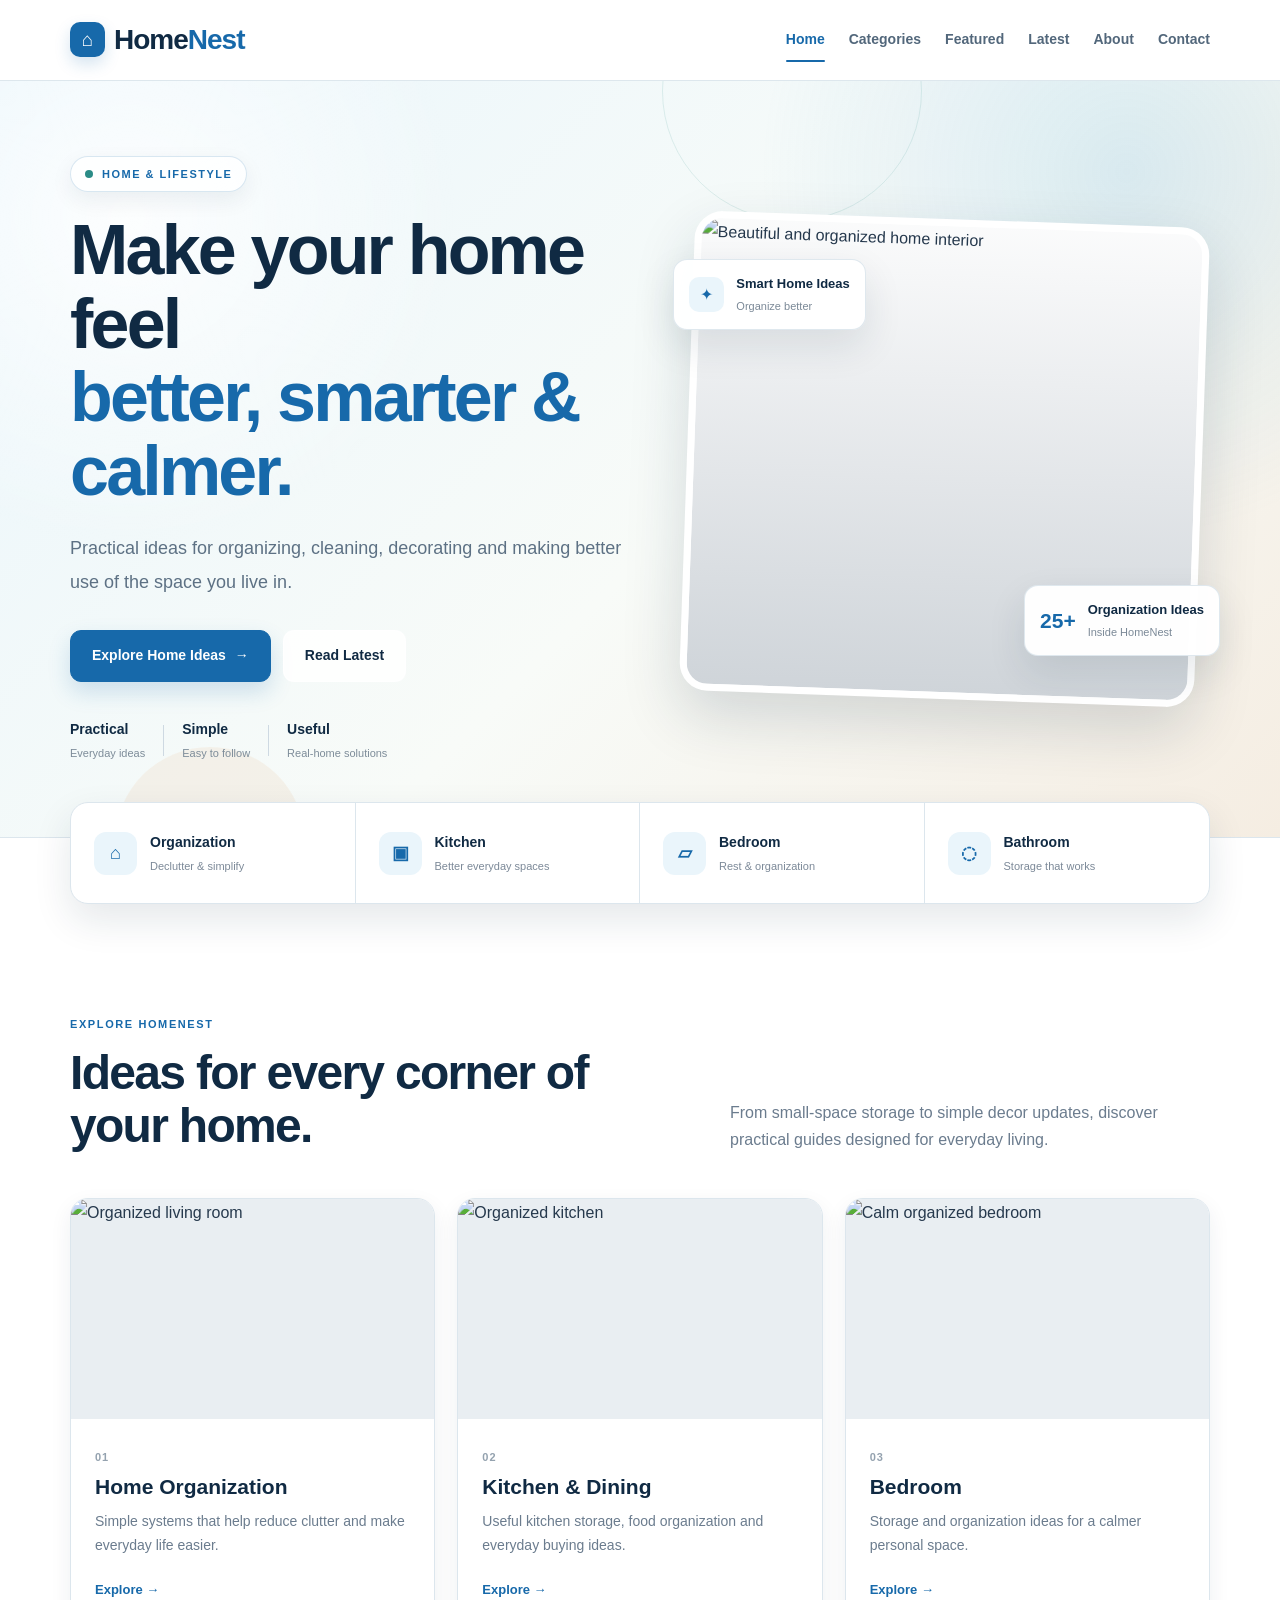
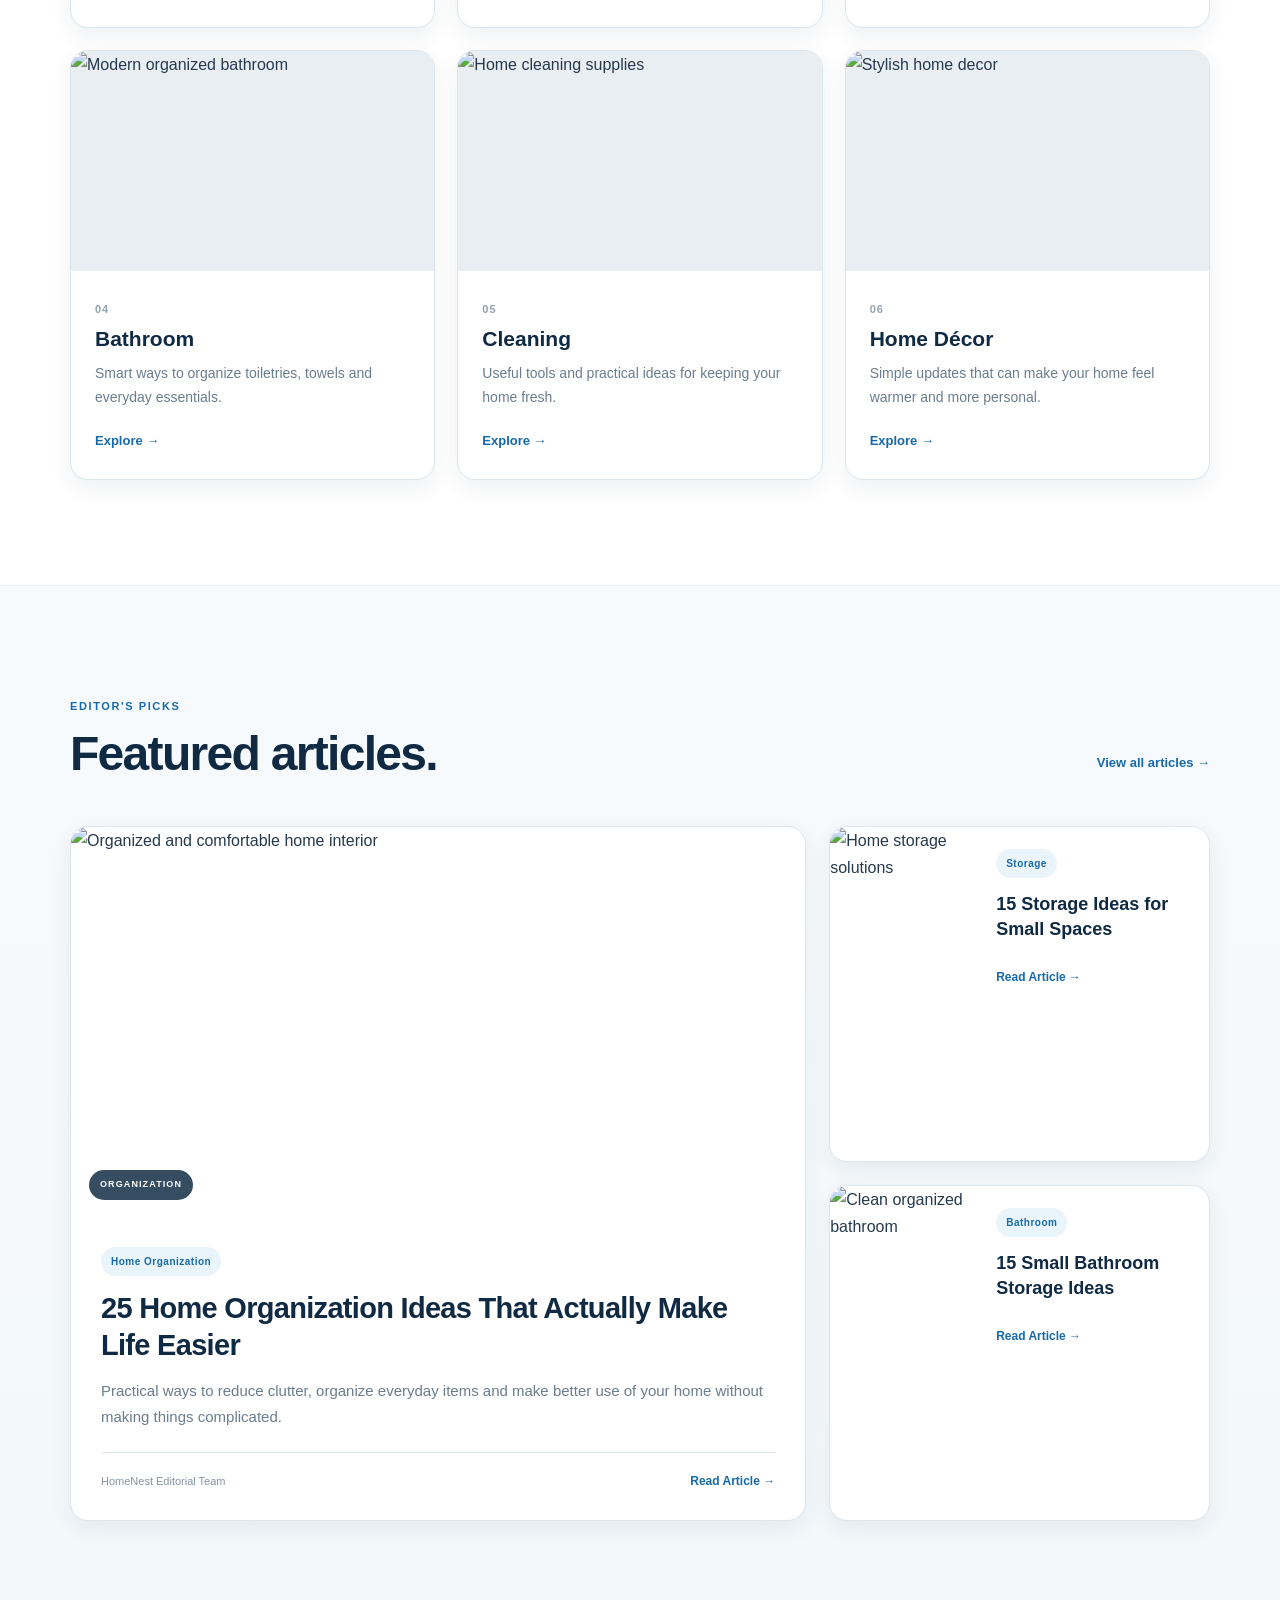
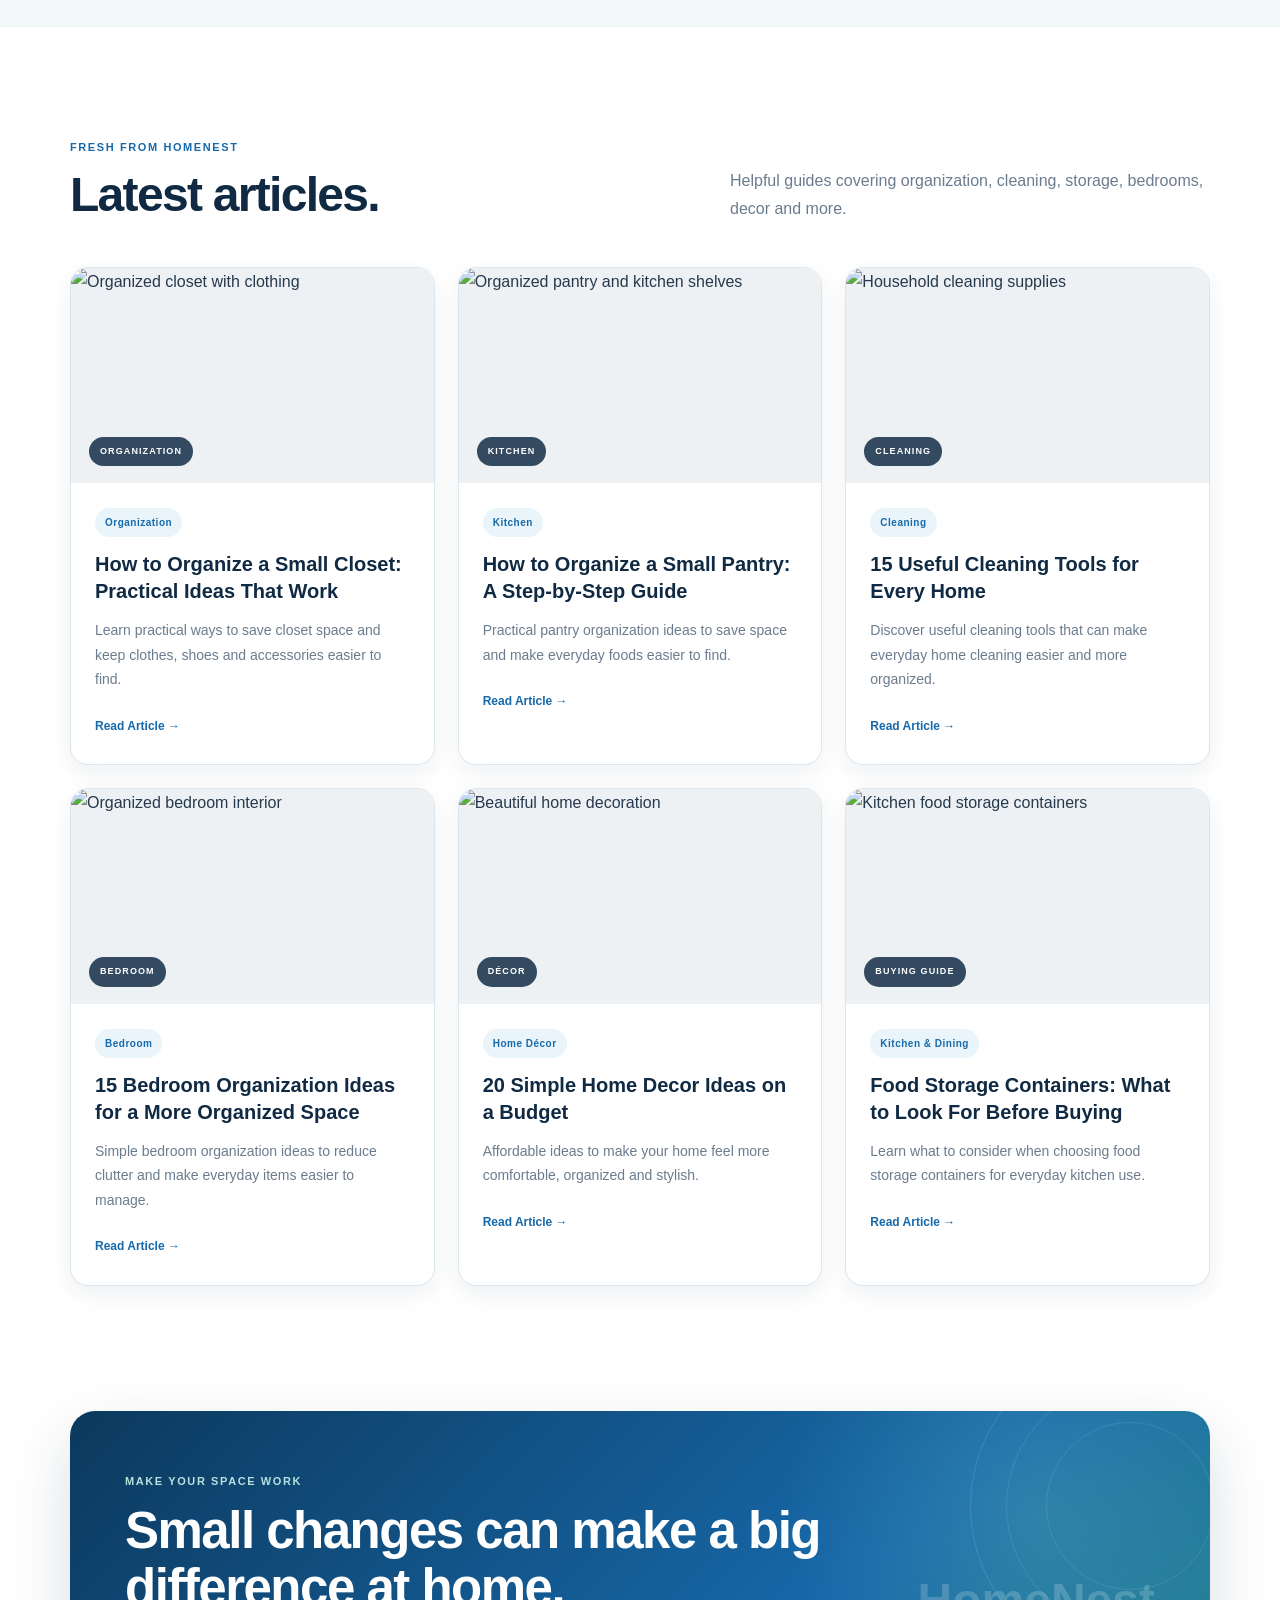
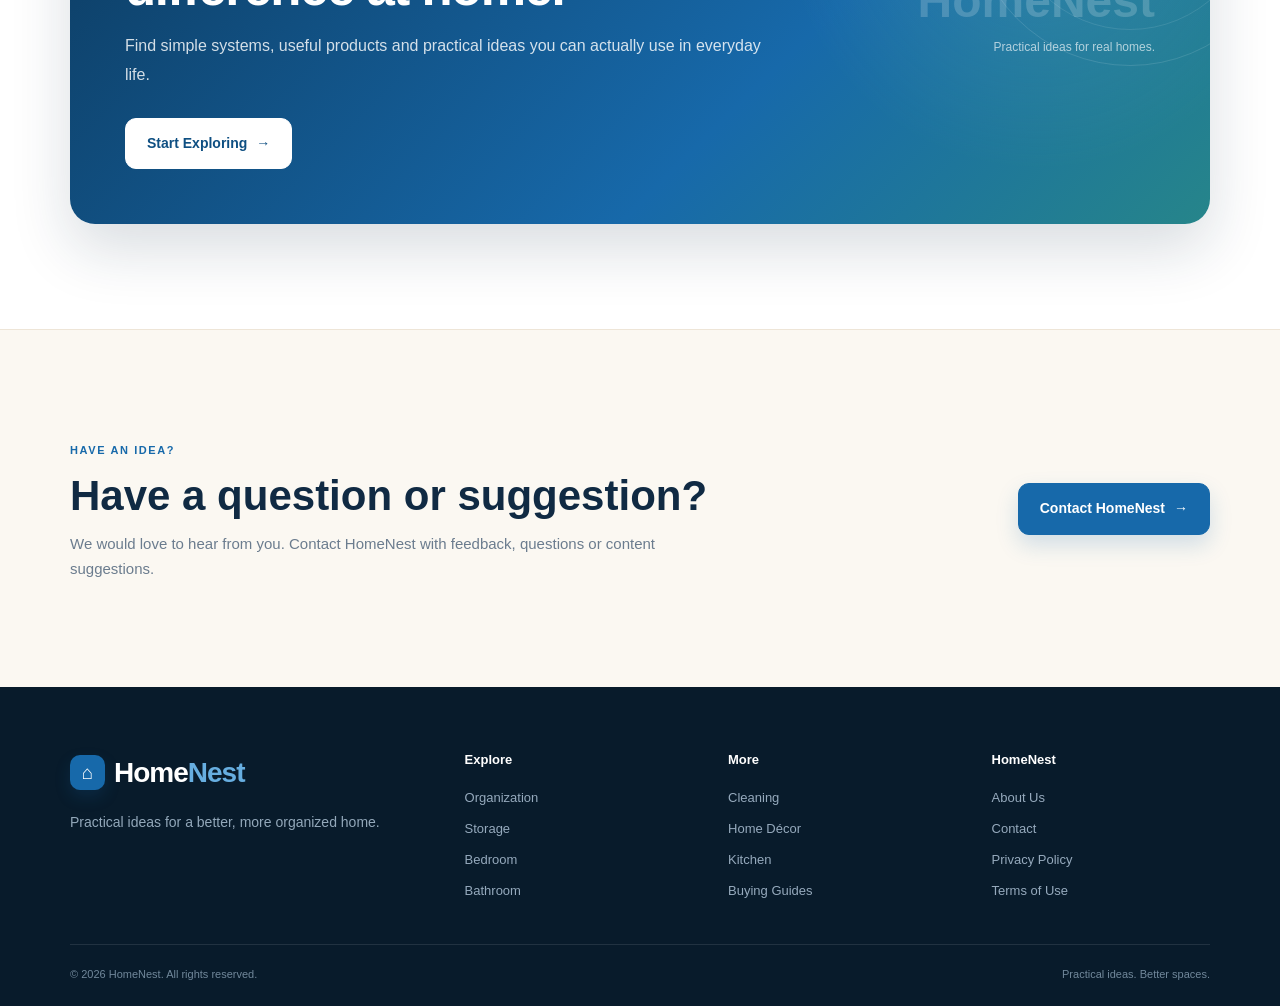
==== commit b49e771d: "Change greeting from 'Hello' to 'Goodbye'" ====
--- a/index.html
+++ b/index.html
@@ -15,15 +15,15 @@
 
   <meta property="og:type" content="website">
   <meta property="og:title" content="HomeNest | Practical Home Ideas, Organization & Buying Guides">
-  <meta property="og:description" content="Practical home organization ideas, storage solutions, cleaning tips, decor inspiration and useful buying guides.">
+  <meta property="og:description" content="Practical home organization ideas, storage solutions, cleaning tips, home decor inspiration and useful buying guides.">
   <meta property="og:url" content="https://hamzaishaq033-boop.github.io/homenest/">
   <meta property="og:site_name" content="HomeNest">
-  <meta property="og:image" content="https://images.unsplash.com/photo-1618221195710-dd6b41faaea6?auto=format&fit=crop&w=1200&q=85">
+  <meta property="og:image" content="https://images.unsplash.com/photo-1618221195710-dd6b41faaea6?auto=format&fit=crop&w=1400&q=85">
 
   <meta name="twitter:card" content="summary_large_image">
   <meta name="twitter:title" content="HomeNest | Practical Home Ideas, Organization & Buying Guides">
-  <meta name="twitter:description" content="Practical home organization ideas, storage solutions, cleaning tips, decor inspiration and useful buying guides.">
-  <meta name="twitter:image" content="https://images.unsplash.com/photo-1618221195710-dd6b41faaea6?auto=format&fit=crop&w=1200&q=85">
+  <meta name="twitter:description" content="Practical home organization ideas, storage solutions, cleaning tips, home decor inspiration and useful buying guides.">
+  <meta name="twitter:image" content="https://images.unsplash.com/photo-1618221195710-dd6b41faaea6?auto=format&fit=crop&w=1400&q=85">
 
   <link rel="preconnect" href="https://images.unsplash.com">
   <link rel="stylesheet" href="style.css">
@@ -53,694 +53,647 @@
   </div>
 </header>
 
-
 <main id="main-content">
 
-  <!-- HERO -->
-  <section class="hero">
-
-    <div class="hero-shape hero-shape-one"></div>
-    <div class="hero-shape hero-shape-two"></div>
-
-    <div class="container hero-grid">
-
-      <div class="hero-content">
-
-        <div class="hero-badge">
-          <span class="hero-badge-dot"></span>
-          HOME &amp; LIFESTYLE
-        </div>
-
-        <h1>
-          Make your home feel
-          <span>better, smarter &amp; calmer.</span>
-        </h1>
-
-        <p class="hero-text">
-          Practical ideas for organizing, cleaning, decorating and making better use of the space you live in.
-        </p>
-
-        <div class="hero-actions">
-          <a href="article.html" class="btn">
-            Explore Home Ideas
-            <span>→</span>
-          </a>
-
-          <a href="#latest-articles" class="btn btn-light">
-            Read Latest
-          </a>
-        </div>
-
-        <div class="hero-trust">
-
-          <div class="trust-item">
-            <strong>Practical</strong>
-            <span>Everyday ideas</span>
+<section class="hero">
+  <div class="hero-shape hero-shape-one"></div>
+  <div class="hero-shape hero-shape-two"></div>
+
+  <div class="container hero-grid">
+
+    <div class="hero-content">
+
+      <div class="hero-badge">
+        <span class="hero-badge-dot"></span>
+        HOME &amp; LIFESTYLE
+      </div>
+
+      <h1>
+        Make your home feel
+        <span>better, smarter &amp; calmer.</span>
+      </h1>
+
+      <p class="hero-text">
+        Practical ideas for organizing, cleaning, decorating and making better use of the space you live in.
+      </p>
+
+      <div class="hero-actions">
+        <a href="article.html" class="btn">
+          Explore Home Ideas
+          <span>→</span>
+        </a>
+
+        <a href="#latest-articles" class="btn btn-light">
+          Read Latest
+        </a>
+      </div>
+
+      <div class="hero-trust">
+
+        <div class="trust-item">
+          <strong>Practical</strong>
+          <span>Everyday ideas</span>
+        </div>
+
+        <div class="trust-divider"></div>
+
+        <div class="trust-item">
+          <strong>Simple</strong>
+          <span>Easy to follow</span>
+        </div>
+
+        <div class="trust-divider"></div>
+
+        <div class="trust-item">
+          <strong>Useful</strong>
+          <span>Real-home solutions</span>
+        </div>
+
+      </div>
+
+    </div>
+
+
+    <div class="hero-visual">
+
+      <div class="hero-main-image">
+        <img
+          src="https://images.unsplash.com/photo-1618221195710-dd6b41faaea6?auto=format&fit=crop&w=1400&q=85"
+          alt="Beautiful and organized home interior"
+          fetchpriority="high"
+        >
+        <div class="hero-image-overlay"></div>
+      </div>
+
+      <div class="floating-card floating-card-top">
+        <div class="floating-icon">✦</div>
+        <div>
+          <strong>Smart Home Ideas</strong>
+          <span>Organize better</span>
+        </div>
+      </div>
+
+      <div class="floating-card floating-card-bottom">
+        <div class="floating-number">25+</div>
+        <div>
+          <strong>Organization Ideas</strong>
+          <span>Inside HomeNest</span>
+        </div>
+      </div>
+
+    </div>
+
+  </div>
+</section>
+
+
+<section class="quick-category-section">
+  <div class="container">
+
+    <div class="quick-category-wrap">
+
+      <a href="article.html" class="quick-category">
+        <div class="quick-icon">⌂</div>
+        <div>
+          <strong>Organization</strong>
+          <span>Declutter &amp; simplify</span>
+        </div>
+      </a>
+
+      <a href="food-storage.html" class="quick-category">
+        <div class="quick-icon">▣</div>
+        <div>
+          <strong>Kitchen</strong>
+          <span>Better everyday spaces</span>
+        </div>
+      </a>
+
+      <a href="bedroom.html" class="quick-category">
+        <div class="quick-icon">▱</div>
+        <div>
+          <strong>Bedroom</strong>
+          <span>Rest &amp; organization</span>
+        </div>
+      </a>
+
+      <a href="bathroom.html" class="quick-category">
+        <div class="quick-icon">◌</div>
+        <div>
+          <strong>Bathroom</strong>
+          <span>Storage that works</span>
+        </div>
+      </a>
+
+    </div>
+
+  </div>
+</section>
+
+
+<section class="section" id="categories">
+  <div class="container">
+
+    <div class="section-heading split-heading">
+      <div>
+        <span class="eyebrow">EXPLORE HOMENEST</span>
+        <h2>Ideas for every corner of your home.</h2>
+      </div>
+
+      <p>
+        From small-space storage to simple decor updates, discover practical guides designed for everyday living.
+      </p>
+    </div>
+
+
+    <div class="category-grid">
+
+      <a href="article.html" class="category-card">
+        <div class="category-image">
+          <img
+            src="https://images.unsplash.com/photo-1583845112203-454c84f5c6b6?auto=format&fit=crop&w=900&q=85"
+            alt="Organized living room"
+            loading="lazy"
+          >
+        </div>
+
+        <div class="category-card-content">
+          <span class="category-number">01</span>
+          <h3>Home Organization</h3>
+          <p>Simple systems that help reduce clutter and make everyday life easier.</p>
+          <span class="category-arrow">Explore →</span>
+        </div>
+      </a>
+
+
+      <a href="food-storage.html" class="category-card">
+        <div class="category-image">
+          <img
+            src="https://images.unsplash.com/photo-1556912167-f556f1f39fdf?auto=format&fit=crop&w=900&q=85"
+            alt="Organized kitchen"
+            loading="lazy"
+          >
+        </div>
+
+        <div class="category-card-content">
+          <span class="category-number">02</span>
+          <h3>Kitchen &amp; Dining</h3>
+          <p>Useful kitchen storage, food organization and everyday buying ideas.</p>
+          <span class="category-arrow">Explore →</span>
+        </div>
+      </a>
+
+
+      <a href="bedroom.html" class="category-card">
+        <div class="category-image">
+          <img
+            src="https://images.unsplash.com/photo-1616486338812-3dadae4b4ace?auto=format&fit=crop&w=900&q=85"
+            alt="Calm organized bedroom"
+            loading="lazy"
+          >
+        </div>
+
+        <div class="category-card-content">
+          <span class="category-number">03</span>
+          <h3>Bedroom</h3>
+          <p>Storage and organization ideas for a calmer personal space.</p>
+          <span class="category-arrow">Explore →</span>
+        </div>
+      </a>
+
+
+      <a href="bathroom.html" class="category-card">
+        <div class="category-image">
+          <img
+            src="https://images.unsplash.com/photo-1620626011761-996317b8d101?auto=format&fit=crop&w=900&q=85"
+            alt="Modern organized bathroom"
+            loading="lazy"
+          >
+        </div>
+
+        <div class="category-card-content">
+          <span class="category-number">04</span>
+          <h3>Bathroom</h3>
+          <p>Smart ways to organize toiletries, towels and everyday essentials.</p>
+          <span class="category-arrow">Explore →</span>
+        </div>
+      </a>
+
+
+      <a href="cleaning.html" class="category-card">
+        <div class="category-image">
+          <img
+            src="https://images.unsplash.com/photo-1581578731548-c64695cc6952?auto=format&fit=crop&w=900&q=85"
+            alt="Home cleaning supplies"
+            loading="lazy"
+          >
+        </div>
+
+        <div class="category-card-content">
+          <span class="category-number">05</span>
+          <h3>Cleaning</h3>
+          <p>Useful tools and practical ideas for keeping your home fresh.</p>
+          <span class="category-arrow">Explore →</span>
+        </div>
+      </a>
+
+
+      <a href="decor.html" class="category-card">
+        <div class="category-image">
+          <img
+            src="https://images.unsplash.com/photo-1617104678098-de229db51175?auto=format&fit=crop&w=900&q=85"
+            alt="Stylish home decor"
+            loading="lazy"
+          >
+        </div>
+
+        <div class="category-card-content">
+          <span class="category-number">06</span>
+          <h3>Home Décor</h3>
+          <p>Simple updates that can make your home feel warmer and more personal.</p>
+          <span class="category-arrow">Explore →</span>
+        </div>
+      </a>
+
+    </div>
+
+  </div>
+</section>
+
+
+<section class="section section-soft" id="featured-articles">
+  <div class="container">
+
+    <div class="section-heading split-heading">
+      <div>
+        <span class="eyebrow">EDITOR'S PICKS</span>
+        <h2>Featured articles.</h2>
+      </div>
+
+      <a href="#latest-articles" class="section-link">
+        View all articles →
+      </a>
+    </div>
+
+
+    <div class="featured-grid">
+
+      <article class="featured-main-card">
+
+        <a href="article.html" class="featured-image">
+          <img
+            src="https://images.unsplash.com/photo-1618221195710-dd6b41faaea6?auto=format&fit=crop&w=1400&q=85"
+            alt="Organized and comfortable home interior"
+            loading="lazy"
+          >
+          <span class="image-label">ORGANIZATION</span>
+        </a>
+
+
+        <div class="featured-body">
+
+          <span class="article-category">Home Organization</span>
+
+          <h3>
+            <a href="article.html">
+              25 Home Organization Ideas That Actually Make Life Easier
+            </a>
+          </h3>
+
+          <p>
+            Practical ways to reduce clutter, organize everyday items and make better use of your home without making things complicated.
+          </p>
+
+          <div class="article-footer">
+            <span>HomeNest Editorial Team</span>
+            <a href="article.html">Read Article →</a>
           </div>
 
-          <div class="trust-divider"></div>
-
-          <div class="trust-item">
-            <strong>Simple</strong>
-            <span>Easy to follow</span>
-          </div>
-
-          <div class="trust-divider"></div>
-
-          <div class="trust-item">
-            <strong>Useful</strong>
-            <span>Real-home solutions</span>
-          </div>
-
-        </div>
-
-      </div>
-
-
-      <div class="hero-visual">
-
-        <div class="hero-main-image">
-          <img
-            src="https://images.unsplash.com/photo-1618221195710-dd6b41faaea6?auto=format&fit=crop&w=1200&q=85"
-            alt="Beautiful and organized home interior"
-            fetchpriority="high"
-          >
-          <div class="hero-image-overlay"></div>
-        </div>
-
-        <div class="floating-card floating-card-top">
-          <div class="floating-icon">✦</div>
-          <div>
-            <strong>Smart Home Ideas</strong>
-            <span>Organize better</span>
-          </div>
-        </div>
-
-        <div class="floating-card floating-card-bottom">
-          <div class="floating-number">25+</div>
-          <div>
-            <strong>Organization Ideas</strong>
-            <span>Inside HomeNest</span>
-          </div>
-        </div>
-
-      </div>
-
-    </div>
-
-  </section>
-
-
-  <!-- QUICK CATEGORY BAR -->
-  <section class="quick-category-section">
-    <div class="container">
-
-      <div class="quick-category-wrap">
-
-        <a href="article.html" class="quick-category">
-          <div class="quick-icon">⌂</div>
-          <div>
-            <strong>Organization</strong>
-            <span>Declutter &amp; simplify</span>
-          </div>
-        </a>
-
-        <a href="food-storage.html" class="quick-category">
-          <div class="quick-icon">▣</div>
-          <div>
-            <strong>Kitchen</strong>
-            <span>Better everyday spaces</span>
-          </div>
-        </a>
-
-        <a href="bedroom.html" class="quick-category">
-          <div class="quick-icon">▱</div>
-          <div>
-            <strong>Bedroom</strong>
-            <span>Rest &amp; organization</span>
-          </div>
-        </a>
-
-        <a href="bathroom.html" class="quick-category">
-          <div class="quick-icon">◌</div>
-          <div>
-            <strong>Bathroom</strong>
-            <span>Storage that works</span>
-          </div>
-        </a>
-
-      </div>
-
-    </div>
-  </section>
-
-
-  <!-- CATEGORIES -->
-  <section class="section" id="categories">
-
-    <div class="container">
-
-      <div class="section-heading split-heading">
-
-        <div>
-          <span class="eyebrow">EXPLORE HOMENEST</span>
-          <h2>Ideas for every corner of your home.</h2>
-        </div>
-
-        <p>
-          From small-space storage to simple decor updates, discover practical guides designed for everyday living.
-        </p>
-
-      </div>
-
-
-      <div class="category-grid">
-
-        <a href="article.html" class="category-card">
-
-          <div class="category-image">
+        </div>
+
+      </article>
+
+
+      <div class="featured-side">
+
+        <article class="side-article-card">
+
+          <a href="storage.html" class="side-article-image">
             <img
-              src="https://images.unsplash.com/photo-1583845112203-454c84f5c6b6?auto=format&fit=crop&w=900&q=85"
-              alt="Organized living room"
+              src="https://images.unsplash.com/photo-1558997519-83ea9252edf8?auto=format&fit=crop&w=900&q=85"
+              alt="Home storage solutions"
               loading="lazy"
             >
+          </a>
+
+          <div class="side-article-body">
+            <span class="article-category">Storage</span>
+
+            <h3>
+              <a href="storage.html">
+                15 Storage Ideas for Small Spaces
+              </a>
+            </h3>
+
+            <a href="storage.html" class="read-more">Read Article →</a>
           </div>
 
-          <div class="category-card-content">
-            <span class="category-number">01</span>
-            <h3>Home Organization</h3>
-            <p>Simple systems that help reduce clutter and make everyday life easier.</p>
-            <span class="category-arrow">Explore →</span>
-          </div>
-
-        </a>
-
-
-        <a href="food-storage.html" class="category-card">
-
-          <div class="category-image">
+        </article>
+
+
+        <article class="side-article-card">
+
+          <a href="bathroom.html" class="side-article-image">
             <img
-              src="https://images.unsplash.com/photo-1556912167-f556f1f39fdf?auto=format&fit=crop&w=900&q=85"
-              alt="Organized kitchen"
+              src="https://images.unsplash.com/photo-1620626011761-996317b8d101?auto=format&fit=crop&w=900&q=85"
+              alt="Clean organized bathroom"
               loading="lazy"
             >
-          </div>
-
-          <div class="category-card-content">
-            <span class="category-number">02</span>
-            <h3>Kitchen &amp; Dining</h3>
-            <p>Useful kitchen storage, food organization and everyday buying ideas.</p>
-            <span class="category-arrow">Explore →</span>
-          </div>
-
-        </a>
-
-
-        <a href="bedroom.html" class="category-card">
-
-          <div class="category-image">
-            <img
-              src="https://images.unsplash.com/photo-1616486338812-3dadae4b4ace?auto=format&fit=crop&w=900&q=85"
-              alt="Calm organized bedroom"
-              loading="lazy"
-            >
-          </div>
-
-          <div class="category-card-content">
-            <span class="category-number">03</span>
-            <h3>Bedroom</h3>
-            <p>Storage and organization ideas for a calmer personal space.</p>
-            <span class="category-arrow">Explore →</span>
-          </div>
-
-        </a>
-
-
-        <a href="bathroom.html" class="category-card">
-
-          <div class="category-image">
-            <img
-              src="https://images.unsplash.com/photo-1620626011761-996317b8d101?auto=format&fit=crop&w=900&q=85"
-              alt="Modern organized bathroom"
-              loading="lazy"
-            >
-          </div>
-
-          <div class="category-card-content">
-            <span class="category-number">04</span>
-            <h3>Bathroom</h3>
-            <p>Smart ways to organize toiletries, towels and everyday essentials.</p>
-            <span class="category-arrow">Explore →</span>
-          </div>
-
-        </a>
-
-
-        <a href="cleaning.html" class="category-card">
-
-          <div class="category-image">
-            <img
-              src="https://images.unsplash.com/photo-1581578731548-c64695cc6952?auto=format&fit=crop&w=900&q=85"
-              alt="Home cleaning supplies"
-              loading="lazy"
-            >
-          </div>
-
-          <div class="category-card-content">
-            <span class="category-number">05</span>
-            <h3>Cleaning</h3>
-            <p>Useful tools and practical ideas for keeping your home fresh.</p>
-            <span class="category-arrow">Explore →</span>
-          </div>
-
-        </a>
-
-
-        <a href="decor.html" class="category-card">
-
-          <div class="category-image">
-            <img
-              src="https://images.unsplash.com/photo-1617104678098-de229db51175?auto=format&fit=crop&w=900&q=85"
-              alt="Stylish home decor"
-              loading="lazy"
-            >
-          </div>
-
-          <div class="category-card-content">
-            <span class="category-number">06</span>
-            <h3>Home Décor</h3>
-            <p>Simple updates that can make your home feel warmer and more personal.</p>
-            <span class="category-arrow">Explore →</span>
-          </div>
-
-        </a>
-
-      </div>
-
-    </div>
-
-  </section>
-
-
-  <!-- FEATURED ARTICLES -->
-  <section class="section section-soft" id="featured-articles">
-
-    <div class="container">
-
-      <div class="section-heading split-heading">
-
-        <div>
-          <span class="eyebrow">EDITOR'S PICKS</span>
-          <h2>Featured articles.</h2>
-        </div>
-
-        <a href="#latest-articles" class="section-link">
-          View all articles →
-        </a>
-
-      </div>
-
-
-      <div class="featured-grid">
-
-        <article class="featured-main-card">
-
-          <a href="article.html" class="featured-image">
-
-            <img
-              src="https://images.unsplash.com/photo-1583845112203-454c84f5c6b6?auto=format&fit=crop&w=1400&q=85"
-              alt="Organized and comfortable home interior"
-              loading="lazy"
-            >
-
-            <span class="image-label">ORGANIZATION</span>
-
           </a>
 
-
-          <div class="featured-body">
-
-            <span class="article-category">Home Organization</span>
+          <div class="side-article-body">
+            <span class="article-category">Bathroom</span>
 
             <h3>
-              <a href="article.html">
-                25 Home Organization Ideas That Actually Make Life Easier
+              <a href="bathroom.html">
+                15 Small Bathroom Storage Ideas
               </a>
             </h3>
 
-            <p>
-              Practical ways to reduce clutter, organize everyday items and make better use of your home without making things complicated.
-            </p>
-
-            <div class="article-footer">
-              <span>HomeNest Editorial Team</span>
-              <a href="article.html">Read Article →</a>
-            </div>
-
+            <a href="bathroom.html" class="read-more">Read Article →</a>
           </div>
 
         </article>
 
-
-        <div class="featured-side">
-
-          <article class="side-article-card">
-
-            <a href="storage.html" class="side-article-image">
-              <img
-                src="https://images.unsplash.com/photo-1558997519-83ea9252edf8?auto=format&fit=crop&w=900&q=85"
-                alt="Home storage solutions"
-                loading="lazy"
-              >
+      </div>
+
+    </div>
+
+  </div>
+</section>
+
+
+<section class="section" id="latest-articles">
+  <div class="container">
+
+    <div class="section-heading split-heading">
+      <div>
+        <span class="eyebrow">FRESH FROM HOMENEST</span>
+        <h2>Latest articles.</h2>
+      </div>
+
+      <p>
+        Helpful guides covering organization, cleaning, storage, bedrooms, decor and more.
+      </p>
+    </div>
+
+
+    <div class="article-grid">
+
+      <article class="article-card">
+
+        <a href="closet.html" class="article-card-image">
+          <img
+            src="https://images.unsplash.com/photo-1586023492125-27b2c045efd7?auto=format&fit=crop&w=900&q=85"
+            alt="Organized closet with clothing"
+            loading="lazy"
+          >
+          <span class="image-overlay-label">ORGANIZATION</span>
+        </a>
+
+        <div class="article-card-body">
+          <span class="article-category">Organization</span>
+
+          <h3>
+            <a href="closet.html">
+              How to Organize a Small Closet: Practical Ideas That Work
             </a>
-
-            <div class="side-article-body">
-              <span class="article-category">Storage</span>
-
-              <h3>
-                <a href="storage.html">15 Storage Ideas for Small Spaces</a>
-              </h3>
-
-              <a href="storage.html" class="read-more">Read Article →</a>
-            </div>
-
-          </article>
-
-
-          <article class="side-article-card">
-
-            <a href="bathroom.html" class="side-article-image">
-              <img
-                src="https://images.unsplash.com/photo-1620626011761-996317b8d101?auto=format&fit=crop&w=900&q=85"
-                alt="Clean organized bathroom"
-                loading="lazy"
-              >
+          </h3>
+
+          <p>
+            Learn practical ways to save closet space and keep clothes, shoes and accessories easier to find.
+          </p>
+
+          <a href="closet.html" class="read-more">Read Article →</a>
+        </div>
+
+      </article>
+
+
+      <article class="article-card">
+
+        <a href="pantry.html" class="article-card-image">
+          <img
+            src="https://images.unsplash.com/photo-1556912167-f556f1f39fdf?auto=format&fit=crop&w=900&q=85"
+            alt="Organized pantry and kitchen shelves"
+            loading="lazy"
+          >
+          <span class="image-overlay-label">KITCHEN</span>
+        </a>
+
+        <div class="article-card-body">
+          <span class="article-category">Kitchen</span>
+
+          <h3>
+            <a href="pantry.html">
+              How to Organize a Small Pantry: A Step-by-Step Guide
             </a>
-
-            <div class="side-article-body">
-              <span class="article-category">Bathroom</span>
-
-              <h3>
-                <a href="bathroom.html">15 Small Bathroom Storage Ideas</a>
-              </h3>
-
-              <a href="bathroom.html" class="read-more">Read Article →</a>
-            </div>
-
-          </article>
-
-        </div>
-
-      </div>
-
-    </div>
-
-  </section>
-
-
-  <!-- LATEST ARTICLES -->
-  <section class="section" id="latest-articles">
-
-    <div class="container">
-
-      <div class="section-heading split-heading">
-
-        <div>
-          <span class="eyebrow">FRESH FROM HOMENEST</span>
-          <h2>Latest articles.</h2>
-        </div>
+          </h3>
+
+          <p>
+            Practical pantry organization ideas to save space and make everyday foods easier to find.
+          </p>
+
+          <a href="pantry.html" class="read-more">Read Article →</a>
+        </div>
+
+      </article>
+
+
+      <article class="article-card">
+
+        <a href="cleaning.html" class="article-card-image">
+          <img
+            src="https://images.unsplash.com/photo-1581578731548-c64695cc6952?auto=format&fit=crop&w=900&q=85"
+            alt="Household cleaning supplies"
+            loading="lazy"
+          >
+          <span class="image-overlay-label">CLEANING</span>
+        </a>
+
+        <div class="article-card-body">
+          <span class="article-category">Cleaning</span>
+
+          <h3>
+            <a href="cleaning.html">
+              15 Useful Cleaning Tools for Every Home
+            </a>
+          </h3>
+
+          <p>
+            Discover useful cleaning tools that can make everyday home cleaning easier and more organized.
+          </p>
+
+          <a href="cleaning.html" class="read-more">Read Article →</a>
+        </div>
+
+      </article>
+
+
+      <article class="article-card">
+
+        <a href="bedroom.html" class="article-card-image">
+          <img
+            src="https://images.unsplash.com/photo-1616486338812-3dadae4b4ace?auto=format&fit=crop&w=900&q=85"
+            alt="Organized bedroom interior"
+            loading="lazy"
+          >
+          <span class="image-overlay-label">BEDROOM</span>
+        </a>
+
+        <div class="article-card-body">
+          <span class="article-category">Bedroom</span>
+
+          <h3>
+            <a href="bedroom.html">
+              15 Bedroom Organization Ideas for a More Organized Space
+            </a>
+          </h3>
+
+          <p>
+            Simple bedroom organization ideas to reduce clutter and make everyday items easier to manage.
+          </p>
+
+          <a href="bedroom.html" class="read-more">Read Article →</a>
+        </div>
+
+      </article>
+
+
+      <article class="article-card">
+
+        <a href="decor.html" class="article-card-image">
+          <img
+            src="https://images.unsplash.com/photo-1617104678098-de229db51175?auto=format&fit=crop&w=900&q=85"
+            alt="Beautiful home decoration"
+            loading="lazy"
+          >
+          <span class="image-overlay-label">DÉCOR</span>
+        </a>
+
+        <div class="article-card-body">
+          <span class="article-category">Home Décor</span>
+
+          <h3>
+            <a href="decor.html">
+              20 Simple Home Decor Ideas on a Budget
+            </a>
+          </h3>
+
+          <p>
+            Affordable ideas to make your home feel more comfortable, organized and stylish.
+          </p>
+
+          <a href="decor.html" class="read-more">Read Article →</a>
+        </div>
+
+      </article>
+
+
+      <article class="article-card">
+
+        <a href="food-storage.html" class="article-card-image">
+          <img
+            src="https://images.unsplash.com/photo-1590794056226-79ef3a8147e1?auto=format&fit=crop&w=900&q=85"
+            alt="Kitchen food storage containers"
+            loading="lazy"
+          >
+          <span class="image-overlay-label">BUYING GUIDE</span>
+        </a>
+
+        <div class="article-card-body">
+          <span class="article-category">Kitchen &amp; Dining</span>
+
+          <h3>
+            <a href="food-storage.html">
+              Food Storage Containers: What to Look For Before Buying
+            </a>
+          </h3>
+
+          <p>
+            Learn what to consider when choosing food storage containers for everyday kitchen use.
+          </p>
+
+          <a href="food-storage.html" class="read-more">Read Article →</a>
+        </div>
+
+      </article>
+
+    </div>
+
+  </div>
+</section>
+
+
+<section class="discover-section">
+  <div class="container">
+
+    <div class="discover-box">
+
+      <div class="discover-pattern"></div>
+
+      <div class="discover-content">
+
+        <span class="eyebrow">MAKE YOUR SPACE WORK</span>
+
+        <h2>
+          Small changes can make
+          a big difference at home.
+        </h2>
 
         <p>
-          Helpful guides covering organization, cleaning, storage, bedrooms, decor and more.
+          Find simple systems, useful products and practical ideas you can actually use in everyday life.
         </p>
 
-      </div>
-
-
-      <div class="article-grid">
-
-        <article class="article-card">
-
-          <a href="closet.html" class="article-card-image">
-            <img
-              src="https://images.unsplash.com/photo-1586023492125-27b2c045efd7?auto=format&fit=crop&w=900&q=85"
-              alt="Organized closet with clothing"
-              loading="lazy"
-            >
-            <span class="image-overlay-label">ORGANIZATION</span>
-          </a>
-
-          <div class="article-card-body">
-
-            <span class="article-category">Organization</span>
-
-            <h3>
-              <a href="closet.html">
-                How to Organize a Small Closet: Practical Ideas That Work
-              </a>
-            </h3>
-
-            <p>
-              Learn practical ways to save closet space and keep clothes, shoes and accessories easier to find.
-            </p>
-
-            <a href="closet.html" class="read-more">Read Article →</a>
-
-          </div>
-
-        </article>
-
-
-        <article class="article-card">
-
-          <a href="pantry.html" class="article-card-image">
-            <img
-              src="https://images.unsplash.com/photo-1556912167-f556f1f39fdf?auto=format&fit=crop&w=900&q=85"
-              alt="Organized pantry and kitchen shelves"
-              loading="lazy"
-            >
-            <span class="image-overlay-label">KITCHEN</span>
-          </a>
-
-          <div class="article-card-body">
-
-            <span class="article-category">Kitchen</span>
-
-            <h3>
-              <a href="pantry.html">
-                How to Organize a Small Pantry: A Step-by-Step Guide
-              </a>
-            </h3>
-
-            <p>
-              Practical pantry organization ideas to save space and make everyday foods easier to find.
-            </p>
-
-            <a href="pantry.html" class="read-more">Read Article →</a>
-
-          </div>
-
-        </article>
-
-
-        <article class="article-card">
-
-          <a href="cleaning.html" class="article-card-image">
-            <img
-              src="https://images.unsplash.com/photo-1581578731548-c64695cc6952?auto=format&fit=crop&w=900&q=85"
-              alt="Household cleaning supplies"
-              loading="lazy"
-            >
-            <span class="image-overlay-label">CLEANING</span>
-          </a>
-
-          <div class="article-card-body">
-
-            <span class="article-category">Cleaning</span>
-
-            <h3>
-              <a href="cleaning.html">
-                15 Useful Cleaning Tools for Every Home
-              </a>
-            </h3>
-
-            <p>
-              Discover useful cleaning tools that can make everyday home cleaning easier and more organized.
-            </p>
-
-            <a href="cleaning.html" class="read-more">Read Article →</a>
-
-          </div>
-
-        </article>
-
-
-        <article class="article-card">
-
-          <a href="bedroom.html" class="article-card-image">
-            <img
-              src="https://images.unsplash.com/photo-1616486338812-3dadae4b4ace?auto=format&fit=crop&w=900&q=85"
-              alt="Organized bedroom interior"
-              loading="lazy"
-            >
-            <span class="image-overlay-label">BEDROOM</span>
-          </a>
-
-          <div class="article-card-body">
-
-            <span class="article-category">Bedroom</span>
-
-            <h3>
-              <a href="bedroom.html">
-                15 Bedroom Organization Ideas for a More Organized Space
-              </a>
-            </h3>
-
-            <p>
-              Simple bedroom organization ideas to reduce clutter and make everyday items easier to manage.
-            </p>
-
-            <a href="bedroom.html" class="read-more">Read Article →</a>
-
-          </div>
-
-        </article>
-
-
-        <article class="article-card">
-
-          <a href="decor.html" class="article-card-image">
-            <img
-              src="https://images.unsplash.com/photo-1617104678098-de229db51175?auto=format&fit=crop&w=900&q=85"
-              alt="Beautiful home decoration"
-              loading="lazy"
-            >
-            <span class="image-overlay-label">DÉCOR</span>
-          </a>
-
-          <div class="article-card-body">
-
-            <span class="article-category">Home Décor</span>
-
-            <h3>
-              <a href="decor.html">
-                20 Simple Home Decor Ideas on a Budget
-              </a>
-            </h3>
-
-            <p>
-              Affordable ideas to make your home feel more comfortable, organized and stylish.
-            </p>
-
-            <a href="decor.html" class="read-more">Read Article →</a>
-
-          </div>
-
-        </article>
-
-
-        <article class="article-card">
-
-          <a href="food-storage.html" class="article-card-image">
-            <img
-              src="https://images.unsplash.com/photo-1590794056226-79ef3a8147e1?auto=format&fit=crop&w=900&q=85"
-              alt="Kitchen food storage containers"
-              loading="lazy"
-            >
-            <span class="image-overlay-label">BUYING GUIDE</span>
-          </a>
-
-          <div class="article-card-body">
-
-            <span class="article-category">Kitchen &amp; Dining</span>
-
-            <h3>
-              <a href="food-storage.html">
-                Food Storage Containers: What to Look For Before Buying
-              </a>
-            </h3>
-
-            <p>
-              Learn what to consider when choosing food storage containers for everyday kitchen use.
-            </p>
-
-            <a href="food-storage.html" class="read-more">Read Article →</a>
-
-          </div>
-
-        </article>
-
-      </div>
-
-    </div>
-
-  </section>
-
-
-  <!-- DISCOVERY BANNER -->
-  <section class="discover-section">
-
-    <div class="container">
-
-      <div class="discover-box">
-
-        <div class="discover-pattern"></div>
-
-        <div class="discover-content">
-
-          <span class="eyebrow">MAKE YOUR SPACE WORK</span>
-
-          <h2>
-            Small changes can make
-            a big difference at home.
-          </h2>
-
-          <p>
-            Find simple systems, useful products and practical ideas you can actually use in everyday life.
-          </p>
-
-          <a href="article.html" class="btn btn-white">
-            Start Exploring
-            <span>→</span>
-          </a>
-
-        </div>
-
-        <div class="discover-stat">
-          <strong>HomeNest</strong>
-          <span>Practical ideas for real homes.</span>
-        </div>
-
-      </div>
-
-    </div>
-
-  </section>
-
-
-  <!-- CONTACT CTA -->
-  <section class="section final-cta">
-
-    <div class="container final-cta-inner">
-
-      <div>
-        <span class="eyebrow">HAVE AN IDEA?</span>
-
-        <h2>Have a question or suggestion?</h2>
-
-        <p>
-          We would love to hear from you. Contact HomeNest with feedback, questions or content suggestions.
-        </p>
-      </div>
-
-      <a href="contact.html" class="btn">
-        Contact HomeNest
-        <span>→</span>
-      </a>
-
-    </div>
-
-  </section>
+        <a href="article.html" class="btn btn-white">
+          Start Exploring
+          <span>→</span>
+        </a>
+
+      </div>
+
+      <div class="discover-stat">
+        <strong>HomeNest</strong>
+        <span>Practical ideas for real homes.</span>
+      </div>
+
+    </div>
+
+  </div>
+</section>
+
+
+<section class="section final-cta">
+
+  <div class="container final-cta-inner">
+
+    <div>
+      <span class="eyebrow">HAVE AN IDEA?</span>
+
+      <h2>Have a question or suggestion?</h2>
+
+      <p>
+        We would love to hear from you. Contact HomeNest with feedback, questions or content suggestions.
+      </p>
+    </div>
+
+    <a href="contact.html" class="btn">
+      Contact HomeNest
+      <span>→</span>
+    </a>
+
+  </div>
+
+</section>
 
 </main>
 
--- a/style.css
+++ b/style.css
@@ -1,21 +1,20 @@
 :root {
   --navy: #102a43;
-  --navy-dark: #0a1d2d;
+  --navy-dark: #081b2b;
   --blue: #1769aa;
-  --blue-dark: #0f4f82;
-  --blue-light: #e9f4fb;
-  --sky: #d9edf9;
+  --blue-dark: #0e4f82;
+  --blue-light: #eaf5fb;
   --teal: #2b8c87;
+  --teal-light: #e4f4f1;
   --cream: #fbf8f2;
-  --sand: #f2eadc;
-  --coral: #d98a64;
-  --text: #24364b;
-  --muted: #6d7d8e;
-  --border: #dde6ed;
+  --sand: #f1e9db;
+  --text: #26394d;
+  --muted: #6b7c8e;
+  --border: #dce6ed;
   --white: #ffffff;
   --surface: #f6f9fb;
-  --shadow-sm: 0 8px 24px rgba(16, 42, 67, 0.07);
-  --shadow-md: 0 18px 45px rgba(16, 42, 67, 0.12);
+  --shadow-sm: 0 8px 22px rgba(16, 42, 67, 0.07);
+  --shadow-md: 0 16px 38px rgba(16, 42, 67, 0.11);
   --shadow-lg: 0 25px 60px rgba(16, 42, 67, 0.16);
   --radius: 18px;
   --container: 1140px;
@@ -51,11 +50,6 @@
   text-decoration: none;
 }
 
-.container {
-  width: min(var(--container), calc(100% - 40px));
-  margin: 0 auto;
-}
-
 button,
 input,
 textarea,
@@ -63,6 +57,26 @@
   font: inherit;
 }
 
+.container {
+  width: min(var(--container), calc(100% - 40px));
+  margin: 0 auto;
+}
+
+.skip-link {
+  position: fixed;
+  left: 15px;
+  top: -100px;
+  z-index: 9999;
+  background: var(--navy);
+  color: var(--white);
+  padding: 10px 14px;
+  border-radius: 8px;
+}
+
+.skip-link:focus {
+  top: 15px;
+}
+
 
 /* =========================
    HEADER
@@ -72,8 +86,8 @@
   position: sticky;
   top: 0;
   z-index: 1000;
-  background: rgba(255, 255, 255, 0.94);
-  border-bottom: 1px solid rgba(221, 230, 237, 0.9);
+  background: rgba(255, 255, 255, 0.95);
+  border-bottom: 1px solid rgba(220, 230, 237, 0.95);
   backdrop-filter: blur(14px);
 }
 
@@ -88,14 +102,32 @@
 .logo {
   display: inline-flex;
   align-items: center;
-  color: var(--navy);
-  font-size: 29px;
+  gap: 9px;
+  color: var(--navy);
+  white-space: nowrap;
+}
+
+.logo-mark {
+  width: 35px;
+  height: 35px;
+  display: flex;
+  align-items: center;
+  justify-content: center;
+  border-radius: 10px;
+  background: var(--blue);
+  color: var(--white);
+  font-size: 19px;
+  line-height: 1;
+  box-shadow: 0 7px 16px rgba(23, 105, 170, 0.18);
+}
+
+.logo-text {
+  font-size: 28px;
   font-weight: 800;
   letter-spacing: -1px;
-  white-space: nowrap;
-}
-
-.logo span {
+}
+
+.logo-text span {
   color: var(--blue);
 }
 
@@ -119,10 +151,11 @@
 .main-nav a::after {
   content: "";
   position: absolute;
+  left: 0;
   bottom: 18px;
-  left: 0;
   width: 0;
   height: 2px;
+  border-radius: 999px;
   background: var(--blue);
   transition: width 0.2s ease;
 }
@@ -163,13 +196,13 @@
   background: var(--blue-dark);
   border-color: var(--blue-dark);
   transform: translateY(-2px);
-  box-shadow: 0 14px 28px rgba(15, 79, 130, 0.24);
+  box-shadow: 0 14px 28px rgba(15, 79, 130, 0.23);
 }
 
 .btn-light {
-  background: rgba(255, 255, 255, 0.82);
-  color: var(--navy);
-  border-color: rgba(255, 255, 255, 0.9);
+  background: rgba(255, 255, 255, 0.84);
+  color: var(--navy);
+  border-color: rgba(255, 255, 255, 0.95);
   box-shadow: none;
 }
 
@@ -181,8 +214,8 @@
 
 .btn-white {
   background: var(--white);
+  color: var(--blue-dark);
   border-color: var(--white);
-  color: var(--blue-dark);
   box-shadow: none;
 }
 
@@ -199,18 +232,18 @@
 .hero {
   position: relative;
   overflow: hidden;
+  border-bottom: 1px solid var(--border);
   background:
-    radial-gradient(circle at 15% 20%, rgba(255, 255, 255, 0.7), transparent 23%),
-    radial-gradient(circle at 88% 10%, rgba(91, 165, 210, 0.18), transparent 28%),
-    linear-gradient(135deg, #edf7fc 0%, #f9fbf8 55%, #f4ece1 100%);
-  border-bottom: 1px solid var(--border);
+    radial-gradient(circle at 10% 18%, rgba(255, 255, 255, 0.86), transparent 25%),
+    radial-gradient(circle at 88% 12%, rgba(83, 164, 209, 0.19), transparent 28%),
+    linear-gradient(135deg, #eaf6fc 0%, #f8fbf8 55%, #f5ede2 100%);
 }
 
 .hero-grid {
   position: relative;
-  min-height: 640px;
+  min-height: 655px;
   display: grid;
-  grid-template-columns: minmax(0, 1.03fr) minmax(390px, 0.97fr);
+  grid-template-columns: minmax(0, 1.02fr) minmax(390px, 0.98fr);
   align-items: center;
   gap: 55px;
   padding: 75px 0;
@@ -225,15 +258,15 @@
   display: inline-flex;
   align-items: center;
   gap: 9px;
-  padding: 8px 13px;
-  border: 1px solid rgba(23, 105, 170, 0.17);
+  padding: 8px 14px;
+  margin-bottom: 22px;
+  border: 1px solid rgba(23, 105, 170, 0.16);
   border-radius: 999px;
-  background: rgba(255, 255, 255, 0.75);
+  background: rgba(255, 255, 255, 0.76);
   color: var(--blue);
   font-size: 11px;
   font-weight: 800;
   letter-spacing: 1.5px;
-  margin-bottom: 22px;
   box-shadow: var(--shadow-sm);
 }
 
@@ -245,21 +278,22 @@
 }
 
 .hero h1 {
-  max-width: 750px;
+  max-width: 760px;
   color: var(--navy);
   font-size: clamp(45px, 6vw, 70px);
-  line-height: 1.06;
-  letter-spacing: -2.7px;
+  line-height: 1.05;
+  letter-spacing: -2.8px;
   margin-bottom: 24px;
 }
 
 .hero h1 span {
+  display: block;
   color: var(--blue);
 }
 
 .hero-text {
-  max-width: 650px;
-  color: #5c7083;
+  max-width: 660px;
+  color: #5d7184;
   font-size: 18px;
   line-height: 1.85;
   margin-bottom: 31px;
@@ -274,7 +308,7 @@
 .hero-trust {
   display: flex;
   align-items: center;
-  gap: 19px;
+  gap: 18px;
   margin-top: 36px;
 }
 
@@ -289,65 +323,63 @@
 }
 
 .trust-item span {
-  color: #7d8d9d;
+  color: #7d8c99;
   font-size: 11px;
   margin-top: 2px;
 }
 
-.trust-line {
+.trust-divider {
   width: 1px;
-  height: 32px;
-  background: #ccd8e2;
+  height: 31px;
+  background: #ced9e2;
 }
 
 .hero-visual {
   position: relative;
-  min-height: 500px;
+  min-height: 510px;
   display: flex;
   align-items: center;
   justify-content: center;
 }
 
-.hero-image-card {
+.hero-main-image {
   position: relative;
-  width: min(100%, 510px);
-  height: 475px;
+  width: min(100%, 515px);
+  height: 480px;
+  overflow: hidden;
+  border: 7px solid rgba(255, 255, 255, 0.84);
   border-radius: 28px;
-  overflow: hidden;
+  background: var(--white);
   box-shadow: var(--shadow-lg);
   transform: rotate(2deg);
-  border: 7px solid rgba(255, 255, 255, 0.82);
-  background: var(--white);
-}
-
-.hero-image-card::after {
-  content: "";
+}
+
+.hero-main-image img {
+  width: 100%;
+  height: 100%;
+  object-fit: cover;
+}
+
+.hero-image-overlay {
   position: absolute;
   inset: 0;
   background: linear-gradient(
     to bottom,
-    rgba(16, 42, 67, 0.03),
-    rgba(16, 42, 67, 0.2)
+    rgba(16, 42, 67, 0.02),
+    rgba(16, 42, 67, 0.20)
   );
-  pointer-events: none;
-}
-
-.hero-image-card img {
-  width: 100%;
-  height: 100%;
-  object-fit: cover;
 }
 
 .floating-card {
   position: absolute;
-  z-index: 4;
+  z-index: 5;
   display: flex;
   align-items: center;
   gap: 12px;
-  background: rgba(255, 255, 255, 0.95);
-  border: 1px solid rgba(221, 230, 237, 0.8);
+  padding: 13px 15px;
+  border: 1px solid rgba(220, 230, 237, 0.9);
   border-radius: 14px;
-  padding: 13px 15px;
+  background: rgba(255, 255, 255, 0.96);
   box-shadow: var(--shadow-md);
 }
 
@@ -362,7 +394,7 @@
 }
 
 .floating-card span {
-  color: #7a8896;
+  color: #7b8997;
   font-size: 11px;
   margin-top: 2px;
 }
@@ -376,16 +408,17 @@
   border-radius: 10px;
   background: var(--blue-light);
   color: var(--blue);
+  font-size: 16px;
 }
 
 .floating-card-top {
-  top: 58px;
+  top: 55px;
   left: -5px;
 }
 
 .floating-card-bottom {
-  right: -12px;
-  bottom: 62px;
+  right: -10px;
+  bottom: 58px;
 }
 
 .floating-number {
@@ -395,47 +428,47 @@
   line-height: 1;
 }
 
-.hero-decoration {
+.hero-shape {
   position: absolute;
+  pointer-events: none;
   border-radius: 50%;
-  pointer-events: none;
-}
-
-.hero-decoration-one {
+}
+
+.hero-shape-one {
   width: 260px;
   height: 260px;
-  top: -100px;
-  right: 27%;
+  top: -120px;
+  right: 28%;
   border: 1px solid rgba(43, 140, 135, 0.13);
 }
 
-.hero-decoration-two {
-  width: 180px;
-  height: 180px;
-  bottom: -85px;
-  left: 8%;
-  background: rgba(242, 234, 220, 0.55);
+.hero-shape-two {
+  width: 190px;
+  height: 190px;
+  bottom: -100px;
+  left: 9%;
+  background: rgba(241, 233, 219, 0.52);
 }
 
 
 /* =========================
-   QUICK CATEGORIES
+   QUICK CATEGORY
 ========================= */
 
 .quick-category-section {
   position: relative;
   z-index: 5;
-  margin-top: -35px;
+  margin-top: -36px;
 }
 
 .quick-category-wrap {
   display: grid;
   grid-template-columns: repeat(4, minmax(0, 1fr));
-  background: var(--white);
+  overflow: hidden;
   border: 1px solid var(--border);
   border-radius: 18px;
+  background: var(--white);
   box-shadow: var(--shadow-md);
-  overflow: hidden;
 }
 
 .quick-category {
@@ -445,7 +478,7 @@
   min-height: 100px;
   padding: 20px 23px;
   border-right: 1px solid var(--border);
-  transition: background 0.2s ease;
+  transition: background 0.2s ease, transform 0.2s ease;
 }
 
 .quick-category:last-child {
@@ -466,7 +499,7 @@
   border-radius: 12px;
   background: var(--blue-light);
   color: var(--blue);
-  font-size: 19px;
+  font-size: 18px;
   font-weight: 700;
 }
 
@@ -488,7 +521,7 @@
 
 
 /* =========================
-   GENERAL SECTIONS
+   SECTIONS
 ========================= */
 
 .section {
@@ -496,14 +529,13 @@
 }
 
 .section-soft {
-  background:
-    linear-gradient(180deg, #f7fafc 0%, #f4f8fb 100%);
+  background: linear-gradient(180deg, #f7fafc 0%, #f3f8fb 100%);
   border-top: 1px solid #edf2f5;
   border-bottom: 1px solid #edf2f5;
 }
 
 .section-heading {
-  max-width: 760px;
+  max-width: 770px;
   margin-bottom: 45px;
 }
 
@@ -553,7 +585,7 @@
 
 
 /* =========================
-   CATEGORY GRID
+   CATEGORIES
 ========================= */
 
 .category-grid {
@@ -564,10 +596,10 @@
 
 .category-card {
   position: relative;
-  background: var(--white);
+  overflow: hidden;
   border: 1px solid var(--border);
   border-radius: var(--radius);
-  overflow: hidden;
+  background: var(--white);
   box-shadow: var(--shadow-sm);
   transition: transform 0.28s ease, box-shadow 0.28s ease, border-color 0.28s ease;
 }
@@ -601,7 +633,7 @@
 
 .category-number {
   display: inline-block;
-  color: #93a2b0;
+  color: #94a2af;
   font-size: 11px;
   font-weight: 800;
   letter-spacing: 1px;
@@ -630,7 +662,7 @@
 
 
 /* =========================
-   FEATURED ARTICLES
+   FEATURED
 ========================= */
 
 .featured-grid {
@@ -641,10 +673,10 @@
 
 .featured-main-card,
 .side-article-card {
-  background: var(--white);
+  overflow: hidden;
   border: 1px solid var(--border);
   border-radius: var(--radius);
-  overflow: hidden;
+  background: var(--white);
   box-shadow: var(--shadow-sm);
 }
 
@@ -779,7 +811,7 @@
 
 
 /* =========================
-   LATEST ARTICLE CARDS
+   LATEST ARTICLES
 ========================= */
 
 .article-grid {
@@ -789,18 +821,18 @@
 }
 
 .article-card {
-  background: var(--white);
+  overflow: hidden;
   border: 1px solid var(--border);
   border-radius: var(--radius);
-  overflow: hidden;
+  background: var(--white);
   box-shadow: var(--shadow-sm);
   transition: transform 0.28s ease, box-shadow 0.28s ease, border-color 0.28s ease;
 }
 
 .article-card:hover {
   transform: translateY(-6px);
+  border-color: #bfd9e8;
   box-shadow: var(--shadow-md);
-  border-color: #bfd9e8;
 }
 
 .article-card-image {
@@ -851,16 +883,16 @@
 
 .discover-box {
   position: relative;
-  overflow: hidden;
   min-height: 385px;
   display: flex;
   align-items: center;
   justify-content: space-between;
   gap: 40px;
   padding: 55px;
+  overflow: hidden;
   border-radius: 25px;
   background:
-    radial-gradient(circle at 85% 25%, rgba(110, 190, 187, 0.26), transparent 25%),
+    radial-gradient(circle at 85% 25%, rgba(110, 190, 187, 0.25), transparent 25%),
     linear-gradient(135deg, #0c395d 0%, #1769aa 62%, #26858a 100%);
   box-shadow: var(--shadow-lg);
 }
@@ -872,7 +904,7 @@
 }
 
 .discover-content .eyebrow {
-  color: #bae2e0;
+  color: #b8e0de;
 }
 
 .discover-content h2 {
@@ -904,7 +936,7 @@
 }
 
 .discover-stat strong {
-  color: rgba(255, 255, 255, 0.2);
+  color: rgba(255, 255, 255, 0.19);
   font-size: 48px;
   line-height: 1;
   font-weight: 800;
@@ -932,7 +964,7 @@
 .discover-pattern::after {
   content: "";
   position: absolute;
-  border: 1px solid rgba(255, 255, 255, 0.1);
+  border: 1px solid rgba(255, 255, 255, 0.10);
   border-radius: 50%;
 }
 
@@ -992,11 +1024,11 @@
   padding-bottom: 42px;
 }
 
-.footer-brand .logo {
+.footer-brand .logo-text {
   color: var(--white);
 }
 
-.footer-brand .logo span {
+.footer-brand .logo-text span {
   color: #67aee0;
 }
 
@@ -1036,7 +1068,7 @@
   justify-content: space-between;
   gap: 20px;
   padding-top: 20px;
-  border-top: 1px solid rgba(255, 255, 255, 0.1);
+  border-top: 1px solid rgba(255, 255, 255, 0.10);
 }
 
 .footer-bottom p {
@@ -1088,7 +1120,6 @@
   width: 100%;
   max-width: 100%;
   overflow-wrap: break-word;
-  word-wrap: break-word;
 }
 
 .article-content > * {
@@ -1324,7 +1355,7 @@
 .form-group textarea:focus,
 .form-group select:focus {
   border-color: var(--blue);
-  box-shadow: 0 0 0 3px rgba(23, 105, 170, 0.1);
+  box-shadow: 0 0 0 3px rgba(23, 105, 170, 0.10);
 }
 
 
@@ -1339,7 +1370,7 @@
     gap: 35px;
   }
 
-  .hero-image-card {
+  .hero-main-image {
     height: 430px;
   }
 
@@ -1386,7 +1417,7 @@
     min-height: 460px;
   }
 
-  .hero-image-card {
+  .hero-main-image {
     width: min(100%, 570px);
     height: 430px;
   }
@@ -1446,7 +1477,7 @@
     gap: 11px;
   }
 
-  .logo {
+  .logo-text {
     font-size: 26px;
   }
 
@@ -1492,7 +1523,7 @@
     justify-content: space-between;
   }
 
-  .trust-line {
+  .trust-divider {
     height: 28px;
   }
 
@@ -1508,7 +1539,7 @@
     min-height: 400px;
   }
 
-  .hero-image-card {
+  .hero-main-image {
     height: 370px;
     border-radius: 22px;
   }
@@ -1661,11 +1692,17 @@
 
 @media (max-width: 420px) {
 
+  .logo-mark {
+    width: 32px;
+    height: 32px;
+    font-size: 17px;
+  }
+
   .hero h1 {
     font-size: 36px;
   }
 
-  .hero-image-card {
+  .hero-main-image {
     height: 330px;
   }
 
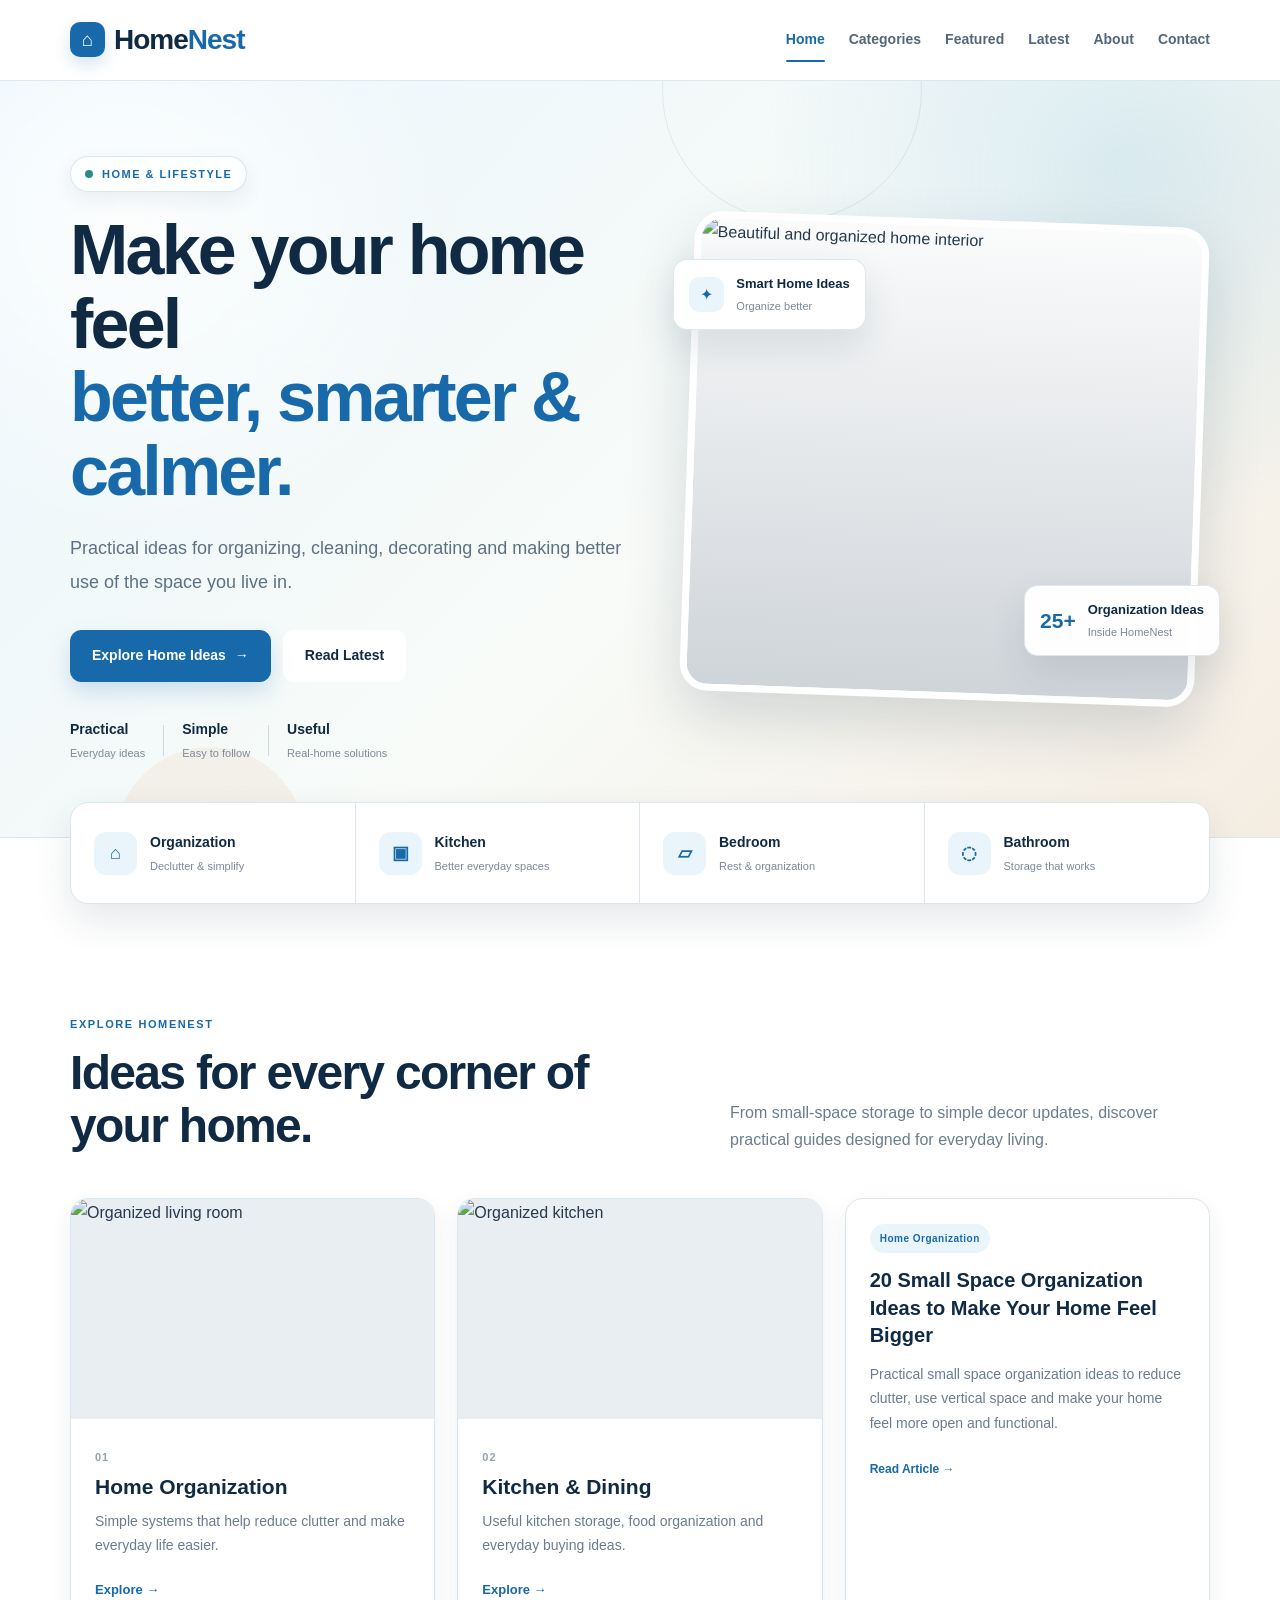
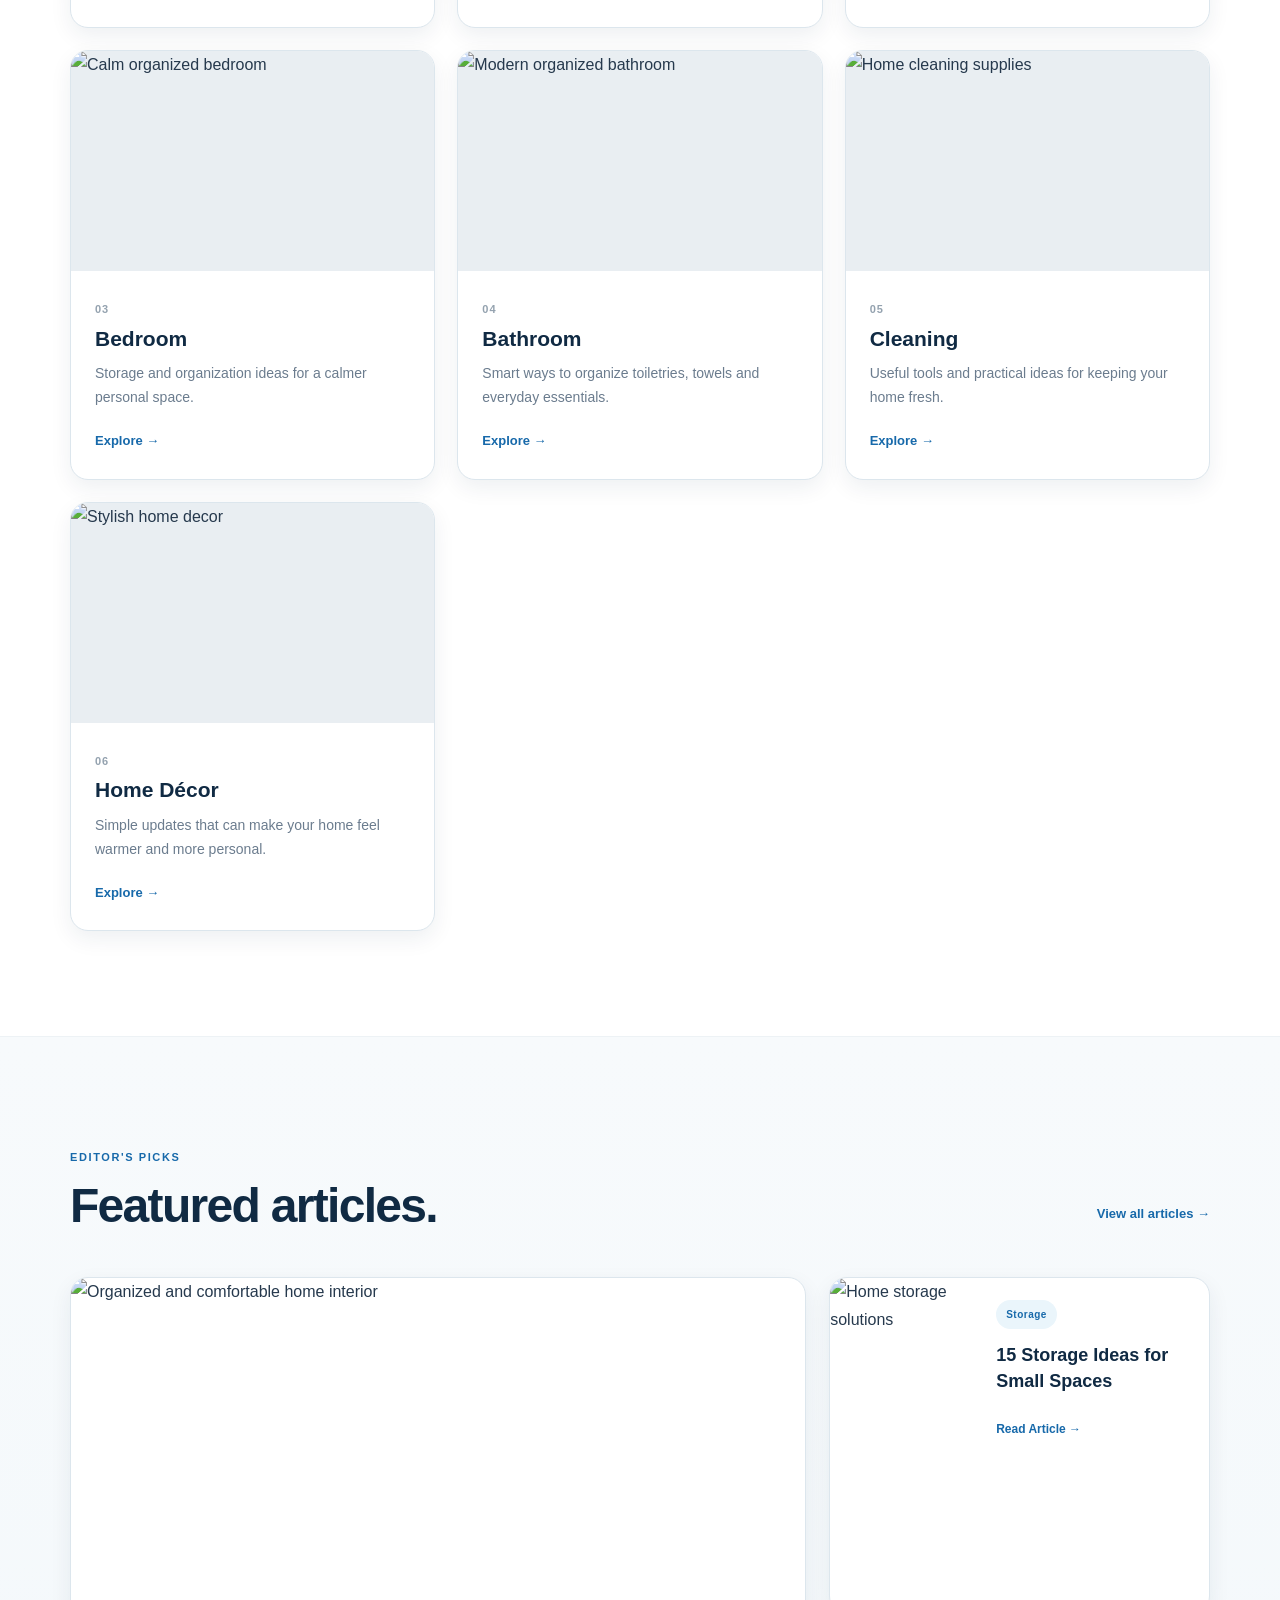
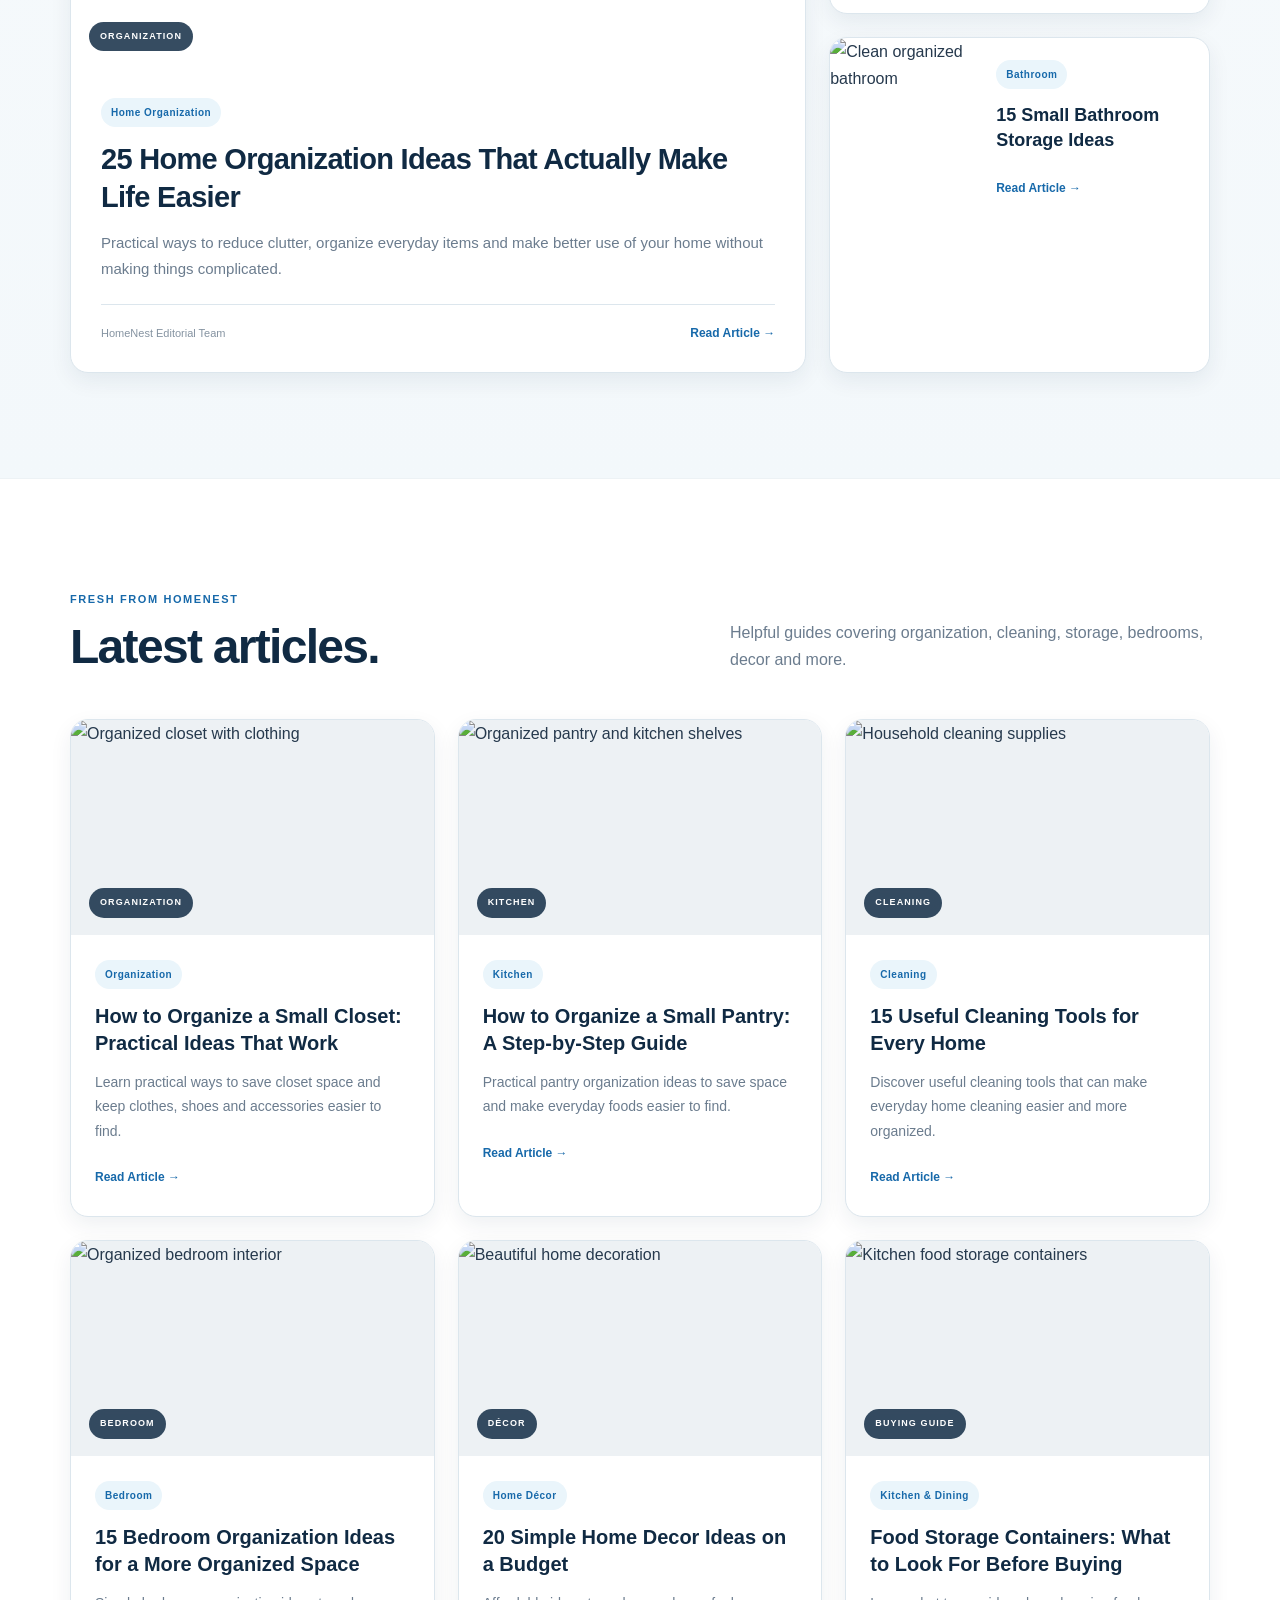
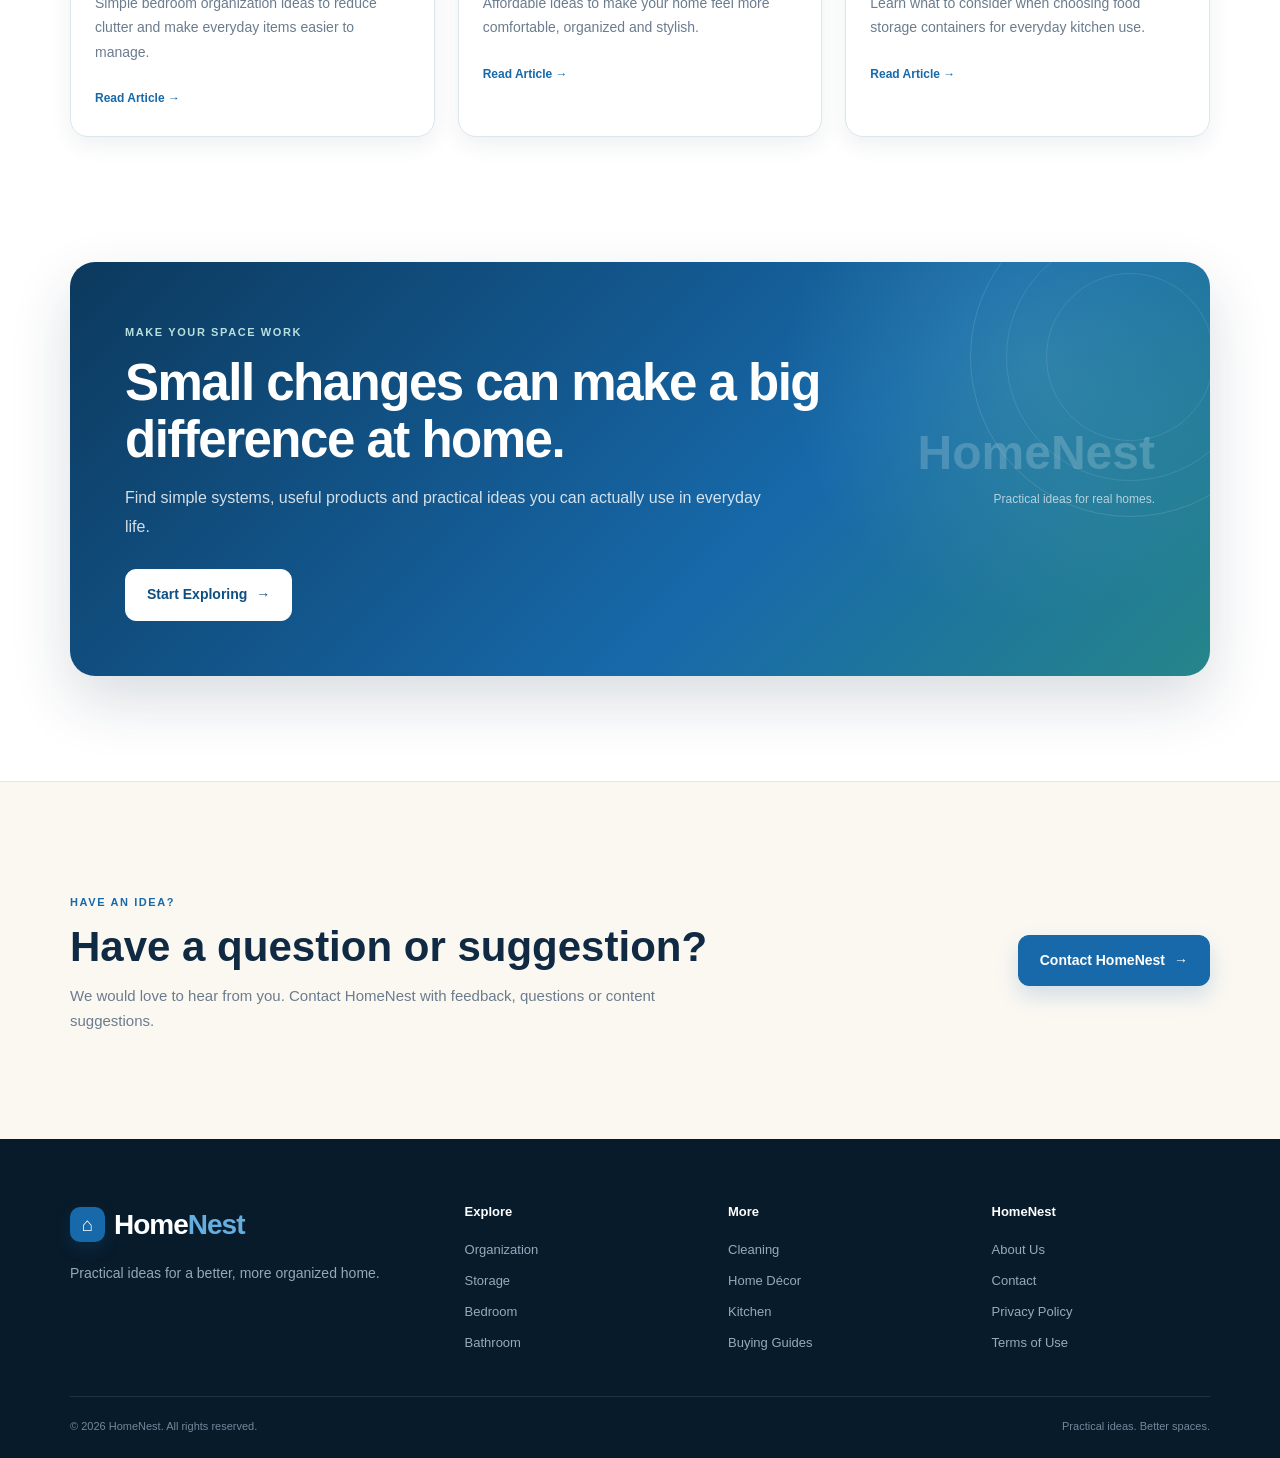
==== commit 1b6870f6: "Add article card for small space organization Added an article card for small space organization ide" ====
--- a/index.html
+++ b/index.html
@@ -243,6 +243,19 @@
       </a>
 
 
+      <article class="article-card">
+  <div class="article-card-body">
+    <span class="article-category">Home Organization</span>
+    <h3>
+      <a href="small-space.html">20 Small Space Organization Ideas to Make Your Home Feel Bigger</a>
+    </h3>
+    <p>
+      Practical small space organization ideas to reduce clutter, use vertical space and make your home feel more open and functional.
+    </p>
+    <a href="small-space.html" class="read-more">Read Article →</a>
+  </div>
+</article>
+
       <a href="bedroom.html" class="category-card">
         <div class="category-image">
           <img
@@ -252,6 +265,7 @@
           >
         </div>
 
+       
         <div class="category-card-content">
           <span class="category-number">03</span>
           <h3>Bedroom</h3>
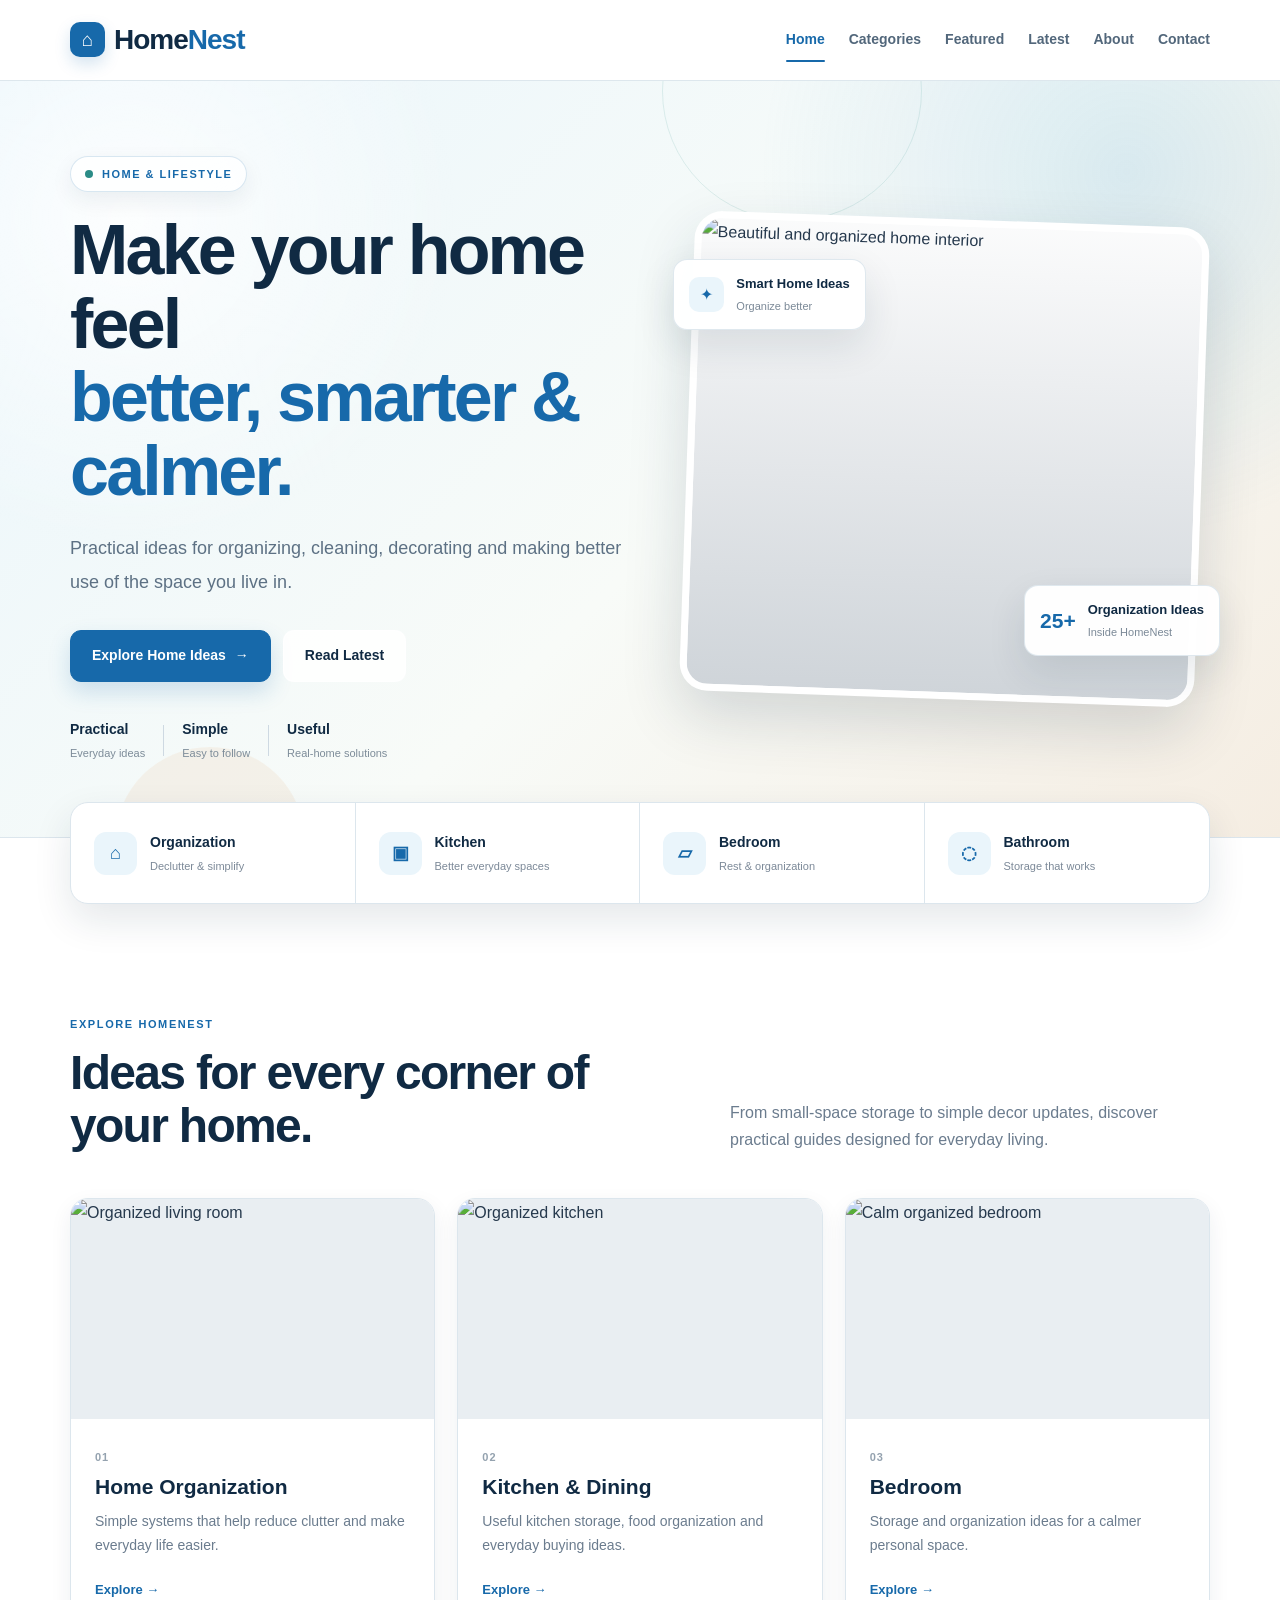
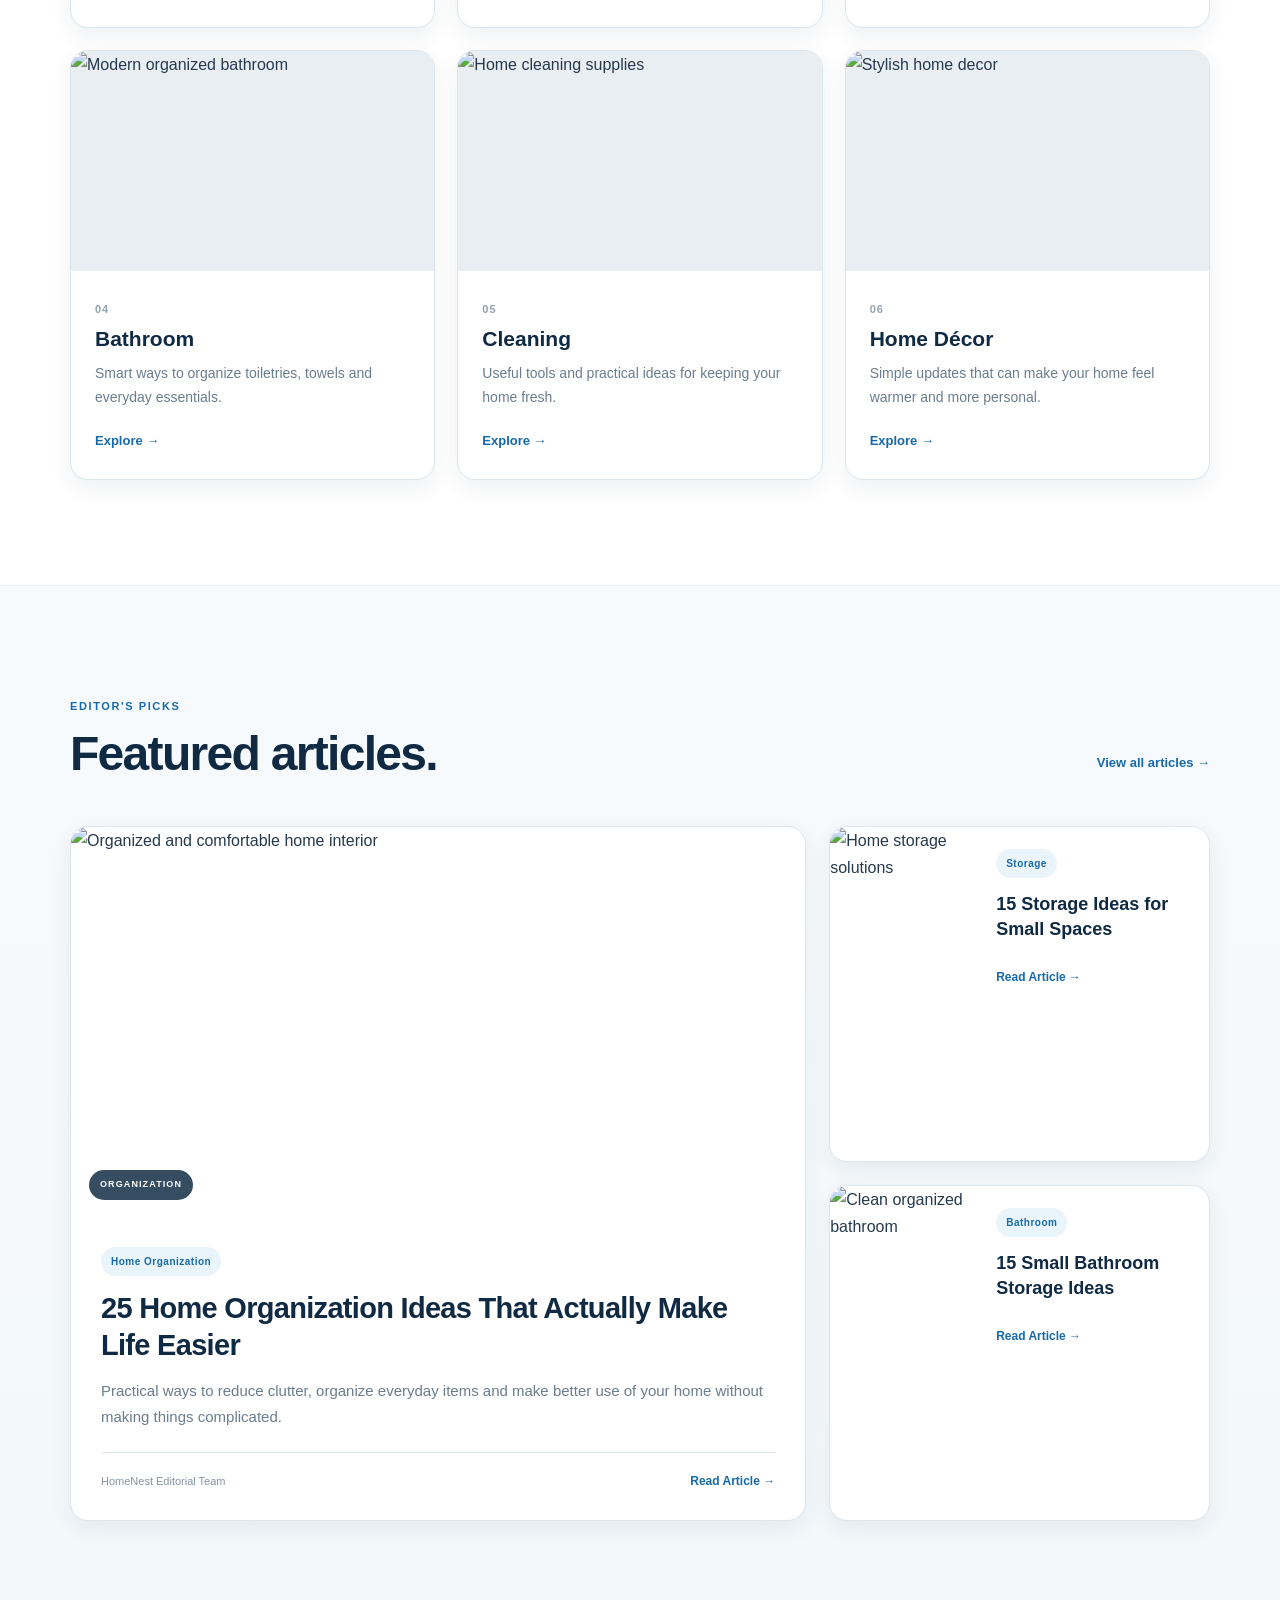
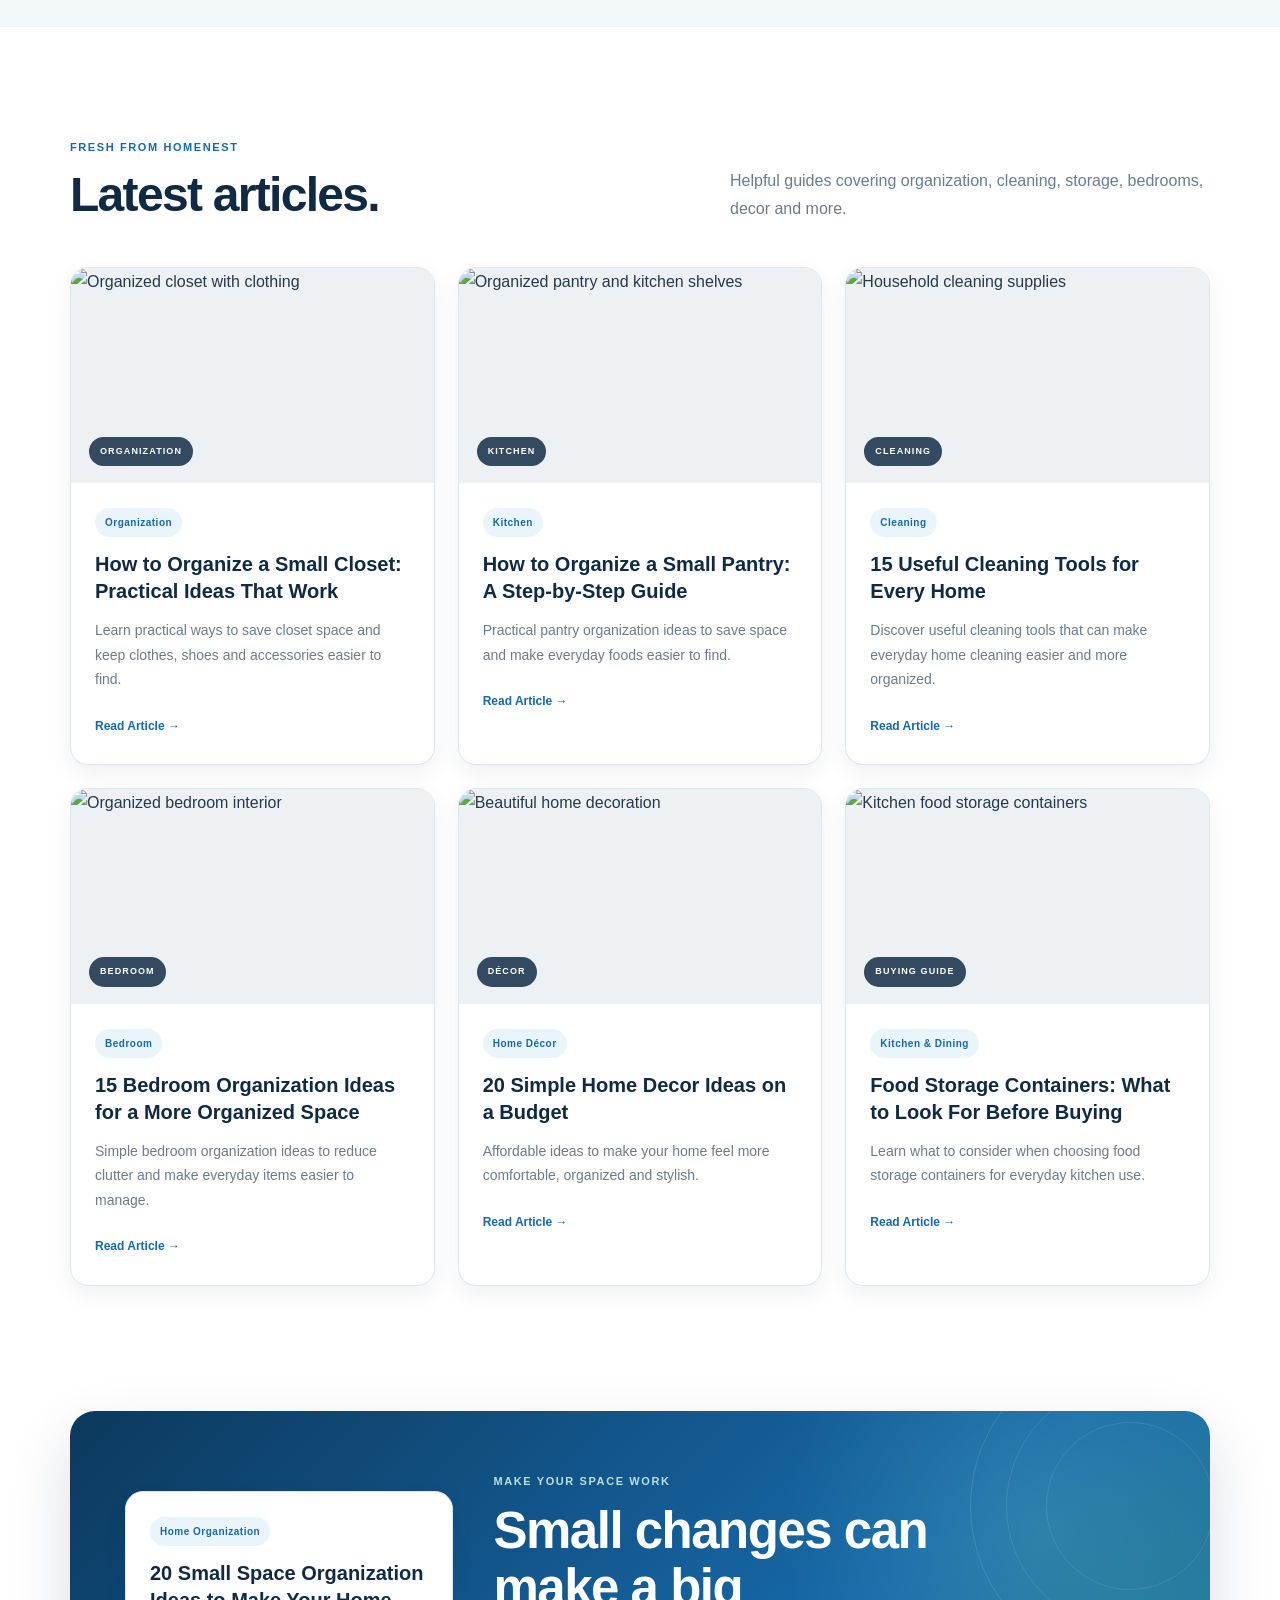
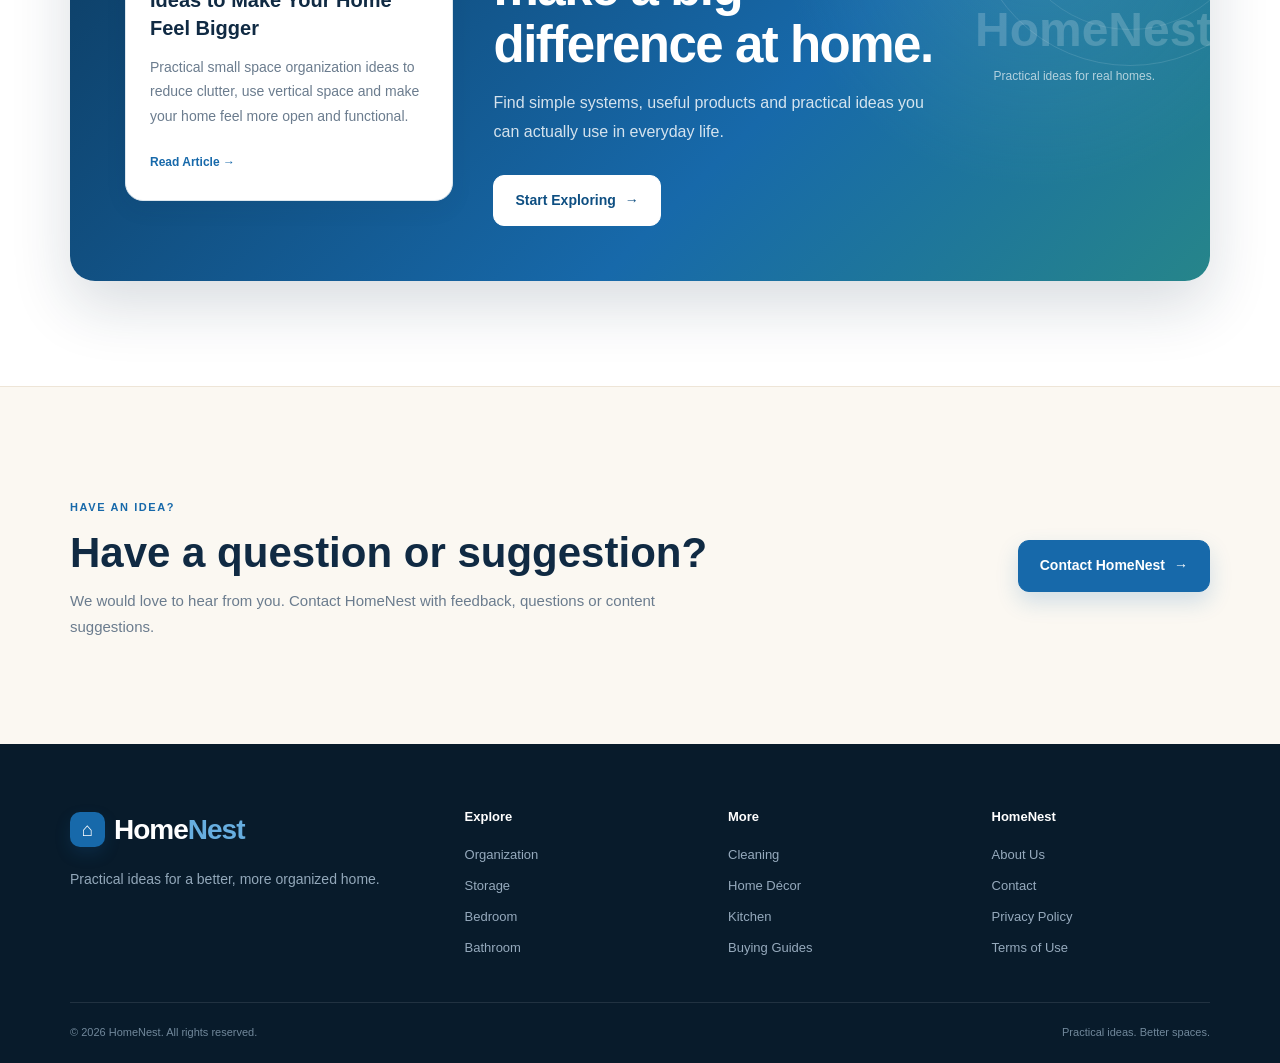
==== commit d97da08b: "Move article card for small space organization" ====
--- a/index.html
+++ b/index.html
@@ -243,6 +243,404 @@
       </a>
 
 
+      <a href="bedroom.html" class="category-card">
+        <div class="category-image">
+          <img
+            src="https://images.unsplash.com/photo-1616486338812-3dadae4b4ace?auto=format&fit=crop&w=900&q=85"
+            alt="Calm organized bedroom"
+            loading="lazy"
+          >
+        </div>
+
+       
+        <div class="category-card-content">
+          <span class="category-number">03</span>
+          <h3>Bedroom</h3>
+          <p>Storage and organization ideas for a calmer personal space.</p>
+          <span class="category-arrow">Explore →</span>
+        </div>
+      </a>
+
+
+      <a href="bathroom.html" class="category-card">
+        <div class="category-image">
+          <img
+            src="https://images.unsplash.com/photo-1620626011761-996317b8d101?auto=format&fit=crop&w=900&q=85"
+            alt="Modern organized bathroom"
+            loading="lazy"
+          >
+        </div>
+
+        <div class="category-card-content">
+          <span class="category-number">04</span>
+          <h3>Bathroom</h3>
+          <p>Smart ways to organize toiletries, towels and everyday essentials.</p>
+          <span class="category-arrow">Explore →</span>
+        </div>
+      </a>
+
+
+      <a href="cleaning.html" class="category-card">
+        <div class="category-image">
+          <img
+            src="https://images.unsplash.com/photo-1581578731548-c64695cc6952?auto=format&fit=crop&w=900&q=85"
+            alt="Home cleaning supplies"
+            loading="lazy"
+          >
+        </div>
+
+        <div class="category-card-content">
+          <span class="category-number">05</span>
+          <h3>Cleaning</h3>
+          <p>Useful tools and practical ideas for keeping your home fresh.</p>
+          <span class="category-arrow">Explore →</span>
+        </div>
+      </a>
+
+
+      <a href="decor.html" class="category-card">
+        <div class="category-image">
+          <img
+            src="https://images.unsplash.com/photo-1617104678098-de229db51175?auto=format&fit=crop&w=900&q=85"
+            alt="Stylish home decor"
+            loading="lazy"
+          >
+        </div>
+
+        <div class="category-card-content">
+          <span class="category-number">06</span>
+          <h3>Home Décor</h3>
+          <p>Simple updates that can make your home feel warmer and more personal.</p>
+          <span class="category-arrow">Explore →</span>
+        </div>
+      </a>
+
+    </div>
+
+  </div>
+</section>
+
+
+<section class="section section-soft" id="featured-articles">
+  <div class="container">
+
+    <div class="section-heading split-heading">
+      <div>
+        <span class="eyebrow">EDITOR'S PICKS</span>
+        <h2>Featured articles.</h2>
+      </div>
+
+      <a href="#latest-articles" class="section-link">
+        View all articles →
+      </a>
+    </div>
+
+
+    <div class="featured-grid">
+
+      <article class="featured-main-card">
+
+        <a href="article.html" class="featured-image">
+          <img
+            src="https://images.unsplash.com/photo-1618221195710-dd6b41faaea6?auto=format&fit=crop&w=1400&q=85"
+            alt="Organized and comfortable home interior"
+            loading="lazy"
+          >
+          <span class="image-label">ORGANIZATION</span>
+        </a>
+
+
+        <div class="featured-body">
+
+          <span class="article-category">Home Organization</span>
+
+          <h3>
+            <a href="article.html">
+              25 Home Organization Ideas That Actually Make Life Easier
+            </a>
+          </h3>
+
+          <p>
+            Practical ways to reduce clutter, organize everyday items and make better use of your home without making things complicated.
+          </p>
+
+          <div class="article-footer">
+            <span>HomeNest Editorial Team</span>
+            <a href="article.html">Read Article →</a>
+          </div>
+
+        </div>
+
+      </article>
+
+
+      <div class="featured-side">
+
+        <article class="side-article-card">
+
+          <a href="storage.html" class="side-article-image">
+            <img
+              src="https://images.unsplash.com/photo-1558997519-83ea9252edf8?auto=format&fit=crop&w=900&q=85"
+              alt="Home storage solutions"
+              loading="lazy"
+            >
+          </a>
+
+          <div class="side-article-body">
+            <span class="article-category">Storage</span>
+
+            <h3>
+              <a href="storage.html">
+                15 Storage Ideas for Small Spaces
+              </a>
+            </h3>
+
+            <a href="storage.html" class="read-more">Read Article →</a>
+          </div>
+
+        </article>
+
+
+        <article class="side-article-card">
+
+          <a href="bathroom.html" class="side-article-image">
+            <img
+              src="https://images.unsplash.com/photo-1620626011761-996317b8d101?auto=format&fit=crop&w=900&q=85"
+              alt="Clean organized bathroom"
+              loading="lazy"
+            >
+          </a>
+
+          <div class="side-article-body">
+            <span class="article-category">Bathroom</span>
+
+            <h3>
+              <a href="bathroom.html">
+                15 Small Bathroom Storage Ideas
+              </a>
+            </h3>
+
+            <a href="bathroom.html" class="read-more">Read Article →</a>
+          </div>
+
+        </article>
+
+      </div>
+
+    </div>
+
+  </div>
+</section>
+
+
+<section class="section" id="latest-articles">
+  <div class="container">
+
+    <div class="section-heading split-heading">
+      <div>
+        <span class="eyebrow">FRESH FROM HOMENEST</span>
+        <h2>Latest articles.</h2>
+      </div>
+
+      <p>
+        Helpful guides covering organization, cleaning, storage, bedrooms, decor and more.
+      </p>
+    </div>
+
+
+    <div class="article-grid">
+
+      <article class="article-card">
+
+        <a href="closet.html" class="article-card-image">
+          <img
+            src="https://images.unsplash.com/photo-1586023492125-27b2c045efd7?auto=format&fit=crop&w=900&q=85"
+            alt="Organized closet with clothing"
+            loading="lazy"
+          >
+          <span class="image-overlay-label">ORGANIZATION</span>
+        </a>
+
+        <div class="article-card-body">
+          <span class="article-category">Organization</span>
+
+          <h3>
+            <a href="closet.html">
+              How to Organize a Small Closet: Practical Ideas That Work
+            </a>
+          </h3>
+
+          <p>
+            Learn practical ways to save closet space and keep clothes, shoes and accessories easier to find.
+          </p>
+
+          <a href="closet.html" class="read-more">Read Article →</a>
+        </div>
+
+      </article>
+
+
+      <article class="article-card">
+
+        <a href="pantry.html" class="article-card-image">
+          <img
+            src="https://images.unsplash.com/photo-1556912167-f556f1f39fdf?auto=format&fit=crop&w=900&q=85"
+            alt="Organized pantry and kitchen shelves"
+            loading="lazy"
+          >
+          <span class="image-overlay-label">KITCHEN</span>
+        </a>
+
+        <div class="article-card-body">
+          <span class="article-category">Kitchen</span>
+
+          <h3>
+            <a href="pantry.html">
+              How to Organize a Small Pantry: A Step-by-Step Guide
+            </a>
+          </h3>
+
+          <p>
+            Practical pantry organization ideas to save space and make everyday foods easier to find.
+          </p>
+
+          <a href="pantry.html" class="read-more">Read Article →</a>
+        </div>
+
+      </article>
+
+
+      <article class="article-card">
+
+        <a href="cleaning.html" class="article-card-image">
+          <img
+            src="https://images.unsplash.com/photo-1581578731548-c64695cc6952?auto=format&fit=crop&w=900&q=85"
+            alt="Household cleaning supplies"
+            loading="lazy"
+          >
+          <span class="image-overlay-label">CLEANING</span>
+        </a>
+
+        <div class="article-card-body">
+          <span class="article-category">Cleaning</span>
+
+          <h3>
+            <a href="cleaning.html">
+              15 Useful Cleaning Tools for Every Home
+            </a>
+          </h3>
+
+          <p>
+            Discover useful cleaning tools that can make everyday home cleaning easier and more organized.
+          </p>
+
+          <a href="cleaning.html" class="read-more">Read Article →</a>
+        </div>
+
+      </article>
+
+
+      <article class="article-card">
+
+        <a href="bedroom.html" class="article-card-image">
+          <img
+            src="https://images.unsplash.com/photo-1616486338812-3dadae4b4ace?auto=format&fit=crop&w=900&q=85"
+            alt="Organized bedroom interior"
+            loading="lazy"
+          >
+          <span class="image-overlay-label">BEDROOM</span>
+        </a>
+
+        <div class="article-card-body">
+          <span class="article-category">Bedroom</span>
+
+          <h3>
+            <a href="bedroom.html">
+              15 Bedroom Organization Ideas for a More Organized Space
+            </a>
+          </h3>
+
+          <p>
+            Simple bedroom organization ideas to reduce clutter and make everyday items easier to manage.
+          </p>
+
+          <a href="bedroom.html" class="read-more">Read Article →</a>
+        </div>
+
+      </article>
+
+
+      <article class="article-card">
+
+        <a href="decor.html" class="article-card-image">
+          <img
+            src="https://images.unsplash.com/photo-1617104678098-de229db51175?auto=format&fit=crop&w=900&q=85"
+            alt="Beautiful home decoration"
+            loading="lazy"
+          >
+          <span class="image-overlay-label">DÉCOR</span>
+        </a>
+
+        <div class="article-card-body">
+          <span class="article-category">Home Décor</span>
+
+          <h3>
+            <a href="decor.html">
+              20 Simple Home Decor Ideas on a Budget
+            </a>
+          </h3>
+
+          <p>
+            Affordable ideas to make your home feel more comfortable, organized and stylish.
+          </p>
+
+          <a href="decor.html" class="read-more">Read Article →</a>
+        </div>
+
+      </article>
+
+
+      <article class="article-card">
+
+        <a href="food-storage.html" class="article-card-image">
+          <img
+            src="https://images.unsplash.com/photo-1590794056226-79ef3a8147e1?auto=format&fit=crop&w=900&q=85"
+            alt="Kitchen food storage containers"
+            loading="lazy"
+          >
+          <span class="image-overlay-label">BUYING GUIDE</span>
+        </a>
+
+        <div class="article-card-body">
+          <span class="article-category">Kitchen &amp; Dining</span>
+
+          <h3>
+            <a href="food-storage.html">
+              Food Storage Containers: What to Look For Before Buying
+            </a>
+          </h3>
+
+          <p>
+            Learn what to consider when choosing food storage containers for everyday kitchen use.
+          </p>
+
+          <a href="food-storage.html" class="read-more">Read Article →</a>
+        </div>
+
+      </article>
+
+    </div>
+
+  </div>
+</section>
+
+
+<section class="discover-section">
+  <div class="container">
+
+    <div class="discover-box">
+
+      <div class="discover-pattern"></div>
       <article class="article-card">
   <div class="article-card-body">
     <span class="article-category">Home Organization</span>
@@ -255,406 +653,7 @@
     <a href="small-space.html" class="read-more">Read Article →</a>
   </div>
 </article>
-
-      <a href="bedroom.html" class="category-card">
-        <div class="category-image">
-          <img
-            src="https://images.unsplash.com/photo-1616486338812-3dadae4b4ace?auto=format&fit=crop&w=900&q=85"
-            alt="Calm organized bedroom"
-            loading="lazy"
-          >
-        </div>
-
-       
-        <div class="category-card-content">
-          <span class="category-number">03</span>
-          <h3>Bedroom</h3>
-          <p>Storage and organization ideas for a calmer personal space.</p>
-          <span class="category-arrow">Explore →</span>
-        </div>
-      </a>
-
-
-      <a href="bathroom.html" class="category-card">
-        <div class="category-image">
-          <img
-            src="https://images.unsplash.com/photo-1620626011761-996317b8d101?auto=format&fit=crop&w=900&q=85"
-            alt="Modern organized bathroom"
-            loading="lazy"
-          >
-        </div>
-
-        <div class="category-card-content">
-          <span class="category-number">04</span>
-          <h3>Bathroom</h3>
-          <p>Smart ways to organize toiletries, towels and everyday essentials.</p>
-          <span class="category-arrow">Explore →</span>
-        </div>
-      </a>
-
-
-      <a href="cleaning.html" class="category-card">
-        <div class="category-image">
-          <img
-            src="https://images.unsplash.com/photo-1581578731548-c64695cc6952?auto=format&fit=crop&w=900&q=85"
-            alt="Home cleaning supplies"
-            loading="lazy"
-          >
-        </div>
-
-        <div class="category-card-content">
-          <span class="category-number">05</span>
-          <h3>Cleaning</h3>
-          <p>Useful tools and practical ideas for keeping your home fresh.</p>
-          <span class="category-arrow">Explore →</span>
-        </div>
-      </a>
-
-
-      <a href="decor.html" class="category-card">
-        <div class="category-image">
-          <img
-            src="https://images.unsplash.com/photo-1617104678098-de229db51175?auto=format&fit=crop&w=900&q=85"
-            alt="Stylish home decor"
-            loading="lazy"
-          >
-        </div>
-
-        <div class="category-card-content">
-          <span class="category-number">06</span>
-          <h3>Home Décor</h3>
-          <p>Simple updates that can make your home feel warmer and more personal.</p>
-          <span class="category-arrow">Explore →</span>
-        </div>
-      </a>
-
-    </div>
-
-  </div>
-</section>
-
-
-<section class="section section-soft" id="featured-articles">
-  <div class="container">
-
-    <div class="section-heading split-heading">
-      <div>
-        <span class="eyebrow">EDITOR'S PICKS</span>
-        <h2>Featured articles.</h2>
-      </div>
-
-      <a href="#latest-articles" class="section-link">
-        View all articles →
-      </a>
-    </div>
-
-
-    <div class="featured-grid">
-
-      <article class="featured-main-card">
-
-        <a href="article.html" class="featured-image">
-          <img
-            src="https://images.unsplash.com/photo-1618221195710-dd6b41faaea6?auto=format&fit=crop&w=1400&q=85"
-            alt="Organized and comfortable home interior"
-            loading="lazy"
-          >
-          <span class="image-label">ORGANIZATION</span>
-        </a>
-
-
-        <div class="featured-body">
-
-          <span class="article-category">Home Organization</span>
-
-          <h3>
-            <a href="article.html">
-              25 Home Organization Ideas That Actually Make Life Easier
-            </a>
-          </h3>
-
-          <p>
-            Practical ways to reduce clutter, organize everyday items and make better use of your home without making things complicated.
-          </p>
-
-          <div class="article-footer">
-            <span>HomeNest Editorial Team</span>
-            <a href="article.html">Read Article →</a>
-          </div>
-
-        </div>
-
-      </article>
-
-
-      <div class="featured-side">
-
-        <article class="side-article-card">
-
-          <a href="storage.html" class="side-article-image">
-            <img
-              src="https://images.unsplash.com/photo-1558997519-83ea9252edf8?auto=format&fit=crop&w=900&q=85"
-              alt="Home storage solutions"
-              loading="lazy"
-            >
-          </a>
-
-          <div class="side-article-body">
-            <span class="article-category">Storage</span>
-
-            <h3>
-              <a href="storage.html">
-                15 Storage Ideas for Small Spaces
-              </a>
-            </h3>
-
-            <a href="storage.html" class="read-more">Read Article →</a>
-          </div>
-
-        </article>
-
-
-        <article class="side-article-card">
-
-          <a href="bathroom.html" class="side-article-image">
-            <img
-              src="https://images.unsplash.com/photo-1620626011761-996317b8d101?auto=format&fit=crop&w=900&q=85"
-              alt="Clean organized bathroom"
-              loading="lazy"
-            >
-          </a>
-
-          <div class="side-article-body">
-            <span class="article-category">Bathroom</span>
-
-            <h3>
-              <a href="bathroom.html">
-                15 Small Bathroom Storage Ideas
-              </a>
-            </h3>
-
-            <a href="bathroom.html" class="read-more">Read Article →</a>
-          </div>
-
-        </article>
-
-      </div>
-
-    </div>
-
-  </div>
-</section>
-
-
-<section class="section" id="latest-articles">
-  <div class="container">
-
-    <div class="section-heading split-heading">
-      <div>
-        <span class="eyebrow">FRESH FROM HOMENEST</span>
-        <h2>Latest articles.</h2>
-      </div>
-
-      <p>
-        Helpful guides covering organization, cleaning, storage, bedrooms, decor and more.
-      </p>
-    </div>
-
-
-    <div class="article-grid">
-
-      <article class="article-card">
-
-        <a href="closet.html" class="article-card-image">
-          <img
-            src="https://images.unsplash.com/photo-1586023492125-27b2c045efd7?auto=format&fit=crop&w=900&q=85"
-            alt="Organized closet with clothing"
-            loading="lazy"
-          >
-          <span class="image-overlay-label">ORGANIZATION</span>
-        </a>
-
-        <div class="article-card-body">
-          <span class="article-category">Organization</span>
-
-          <h3>
-            <a href="closet.html">
-              How to Organize a Small Closet: Practical Ideas That Work
-            </a>
-          </h3>
-
-          <p>
-            Learn practical ways to save closet space and keep clothes, shoes and accessories easier to find.
-          </p>
-
-          <a href="closet.html" class="read-more">Read Article →</a>
-        </div>
-
-      </article>
-
-
-      <article class="article-card">
-
-        <a href="pantry.html" class="article-card-image">
-          <img
-            src="https://images.unsplash.com/photo-1556912167-f556f1f39fdf?auto=format&fit=crop&w=900&q=85"
-            alt="Organized pantry and kitchen shelves"
-            loading="lazy"
-          >
-          <span class="image-overlay-label">KITCHEN</span>
-        </a>
-
-        <div class="article-card-body">
-          <span class="article-category">Kitchen</span>
-
-          <h3>
-            <a href="pantry.html">
-              How to Organize a Small Pantry: A Step-by-Step Guide
-            </a>
-          </h3>
-
-          <p>
-            Practical pantry organization ideas to save space and make everyday foods easier to find.
-          </p>
-
-          <a href="pantry.html" class="read-more">Read Article →</a>
-        </div>
-
-      </article>
-
-
-      <article class="article-card">
-
-        <a href="cleaning.html" class="article-card-image">
-          <img
-            src="https://images.unsplash.com/photo-1581578731548-c64695cc6952?auto=format&fit=crop&w=900&q=85"
-            alt="Household cleaning supplies"
-            loading="lazy"
-          >
-          <span class="image-overlay-label">CLEANING</span>
-        </a>
-
-        <div class="article-card-body">
-          <span class="article-category">Cleaning</span>
-
-          <h3>
-            <a href="cleaning.html">
-              15 Useful Cleaning Tools for Every Home
-            </a>
-          </h3>
-
-          <p>
-            Discover useful cleaning tools that can make everyday home cleaning easier and more organized.
-          </p>
-
-          <a href="cleaning.html" class="read-more">Read Article →</a>
-        </div>
-
-      </article>
-
-
-      <article class="article-card">
-
-        <a href="bedroom.html" class="article-card-image">
-          <img
-            src="https://images.unsplash.com/photo-1616486338812-3dadae4b4ace?auto=format&fit=crop&w=900&q=85"
-            alt="Organized bedroom interior"
-            loading="lazy"
-          >
-          <span class="image-overlay-label">BEDROOM</span>
-        </a>
-
-        <div class="article-card-body">
-          <span class="article-category">Bedroom</span>
-
-          <h3>
-            <a href="bedroom.html">
-              15 Bedroom Organization Ideas for a More Organized Space
-            </a>
-          </h3>
-
-          <p>
-            Simple bedroom organization ideas to reduce clutter and make everyday items easier to manage.
-          </p>
-
-          <a href="bedroom.html" class="read-more">Read Article →</a>
-        </div>
-
-      </article>
-
-
-      <article class="article-card">
-
-        <a href="decor.html" class="article-card-image">
-          <img
-            src="https://images.unsplash.com/photo-1617104678098-de229db51175?auto=format&fit=crop&w=900&q=85"
-            alt="Beautiful home decoration"
-            loading="lazy"
-          >
-          <span class="image-overlay-label">DÉCOR</span>
-        </a>
-
-        <div class="article-card-body">
-          <span class="article-category">Home Décor</span>
-
-          <h3>
-            <a href="decor.html">
-              20 Simple Home Decor Ideas on a Budget
-            </a>
-          </h3>
-
-          <p>
-            Affordable ideas to make your home feel more comfortable, organized and stylish.
-          </p>
-
-          <a href="decor.html" class="read-more">Read Article →</a>
-        </div>
-
-      </article>
-
-
-      <article class="article-card">
-
-        <a href="food-storage.html" class="article-card-image">
-          <img
-            src="https://images.unsplash.com/photo-1590794056226-79ef3a8147e1?auto=format&fit=crop&w=900&q=85"
-            alt="Kitchen food storage containers"
-            loading="lazy"
-          >
-          <span class="image-overlay-label">BUYING GUIDE</span>
-        </a>
-
-        <div class="article-card-body">
-          <span class="article-category">Kitchen &amp; Dining</span>
-
-          <h3>
-            <a href="food-storage.html">
-              Food Storage Containers: What to Look For Before Buying
-            </a>
-          </h3>
-
-          <p>
-            Learn what to consider when choosing food storage containers for everyday kitchen use.
-          </p>
-
-          <a href="food-storage.html" class="read-more">Read Article →</a>
-        </div>
-
-      </article>
-
-    </div>
-
-  </div>
-</section>
-
-
-<section class="discover-section">
-  <div class="container">
-
-    <div class="discover-box">
-
-      <div class="discover-pattern"></div>
-
+      
       <div class="discover-content">
 
         <span class="eyebrow">MAKE YOUR SPACE WORK</span>
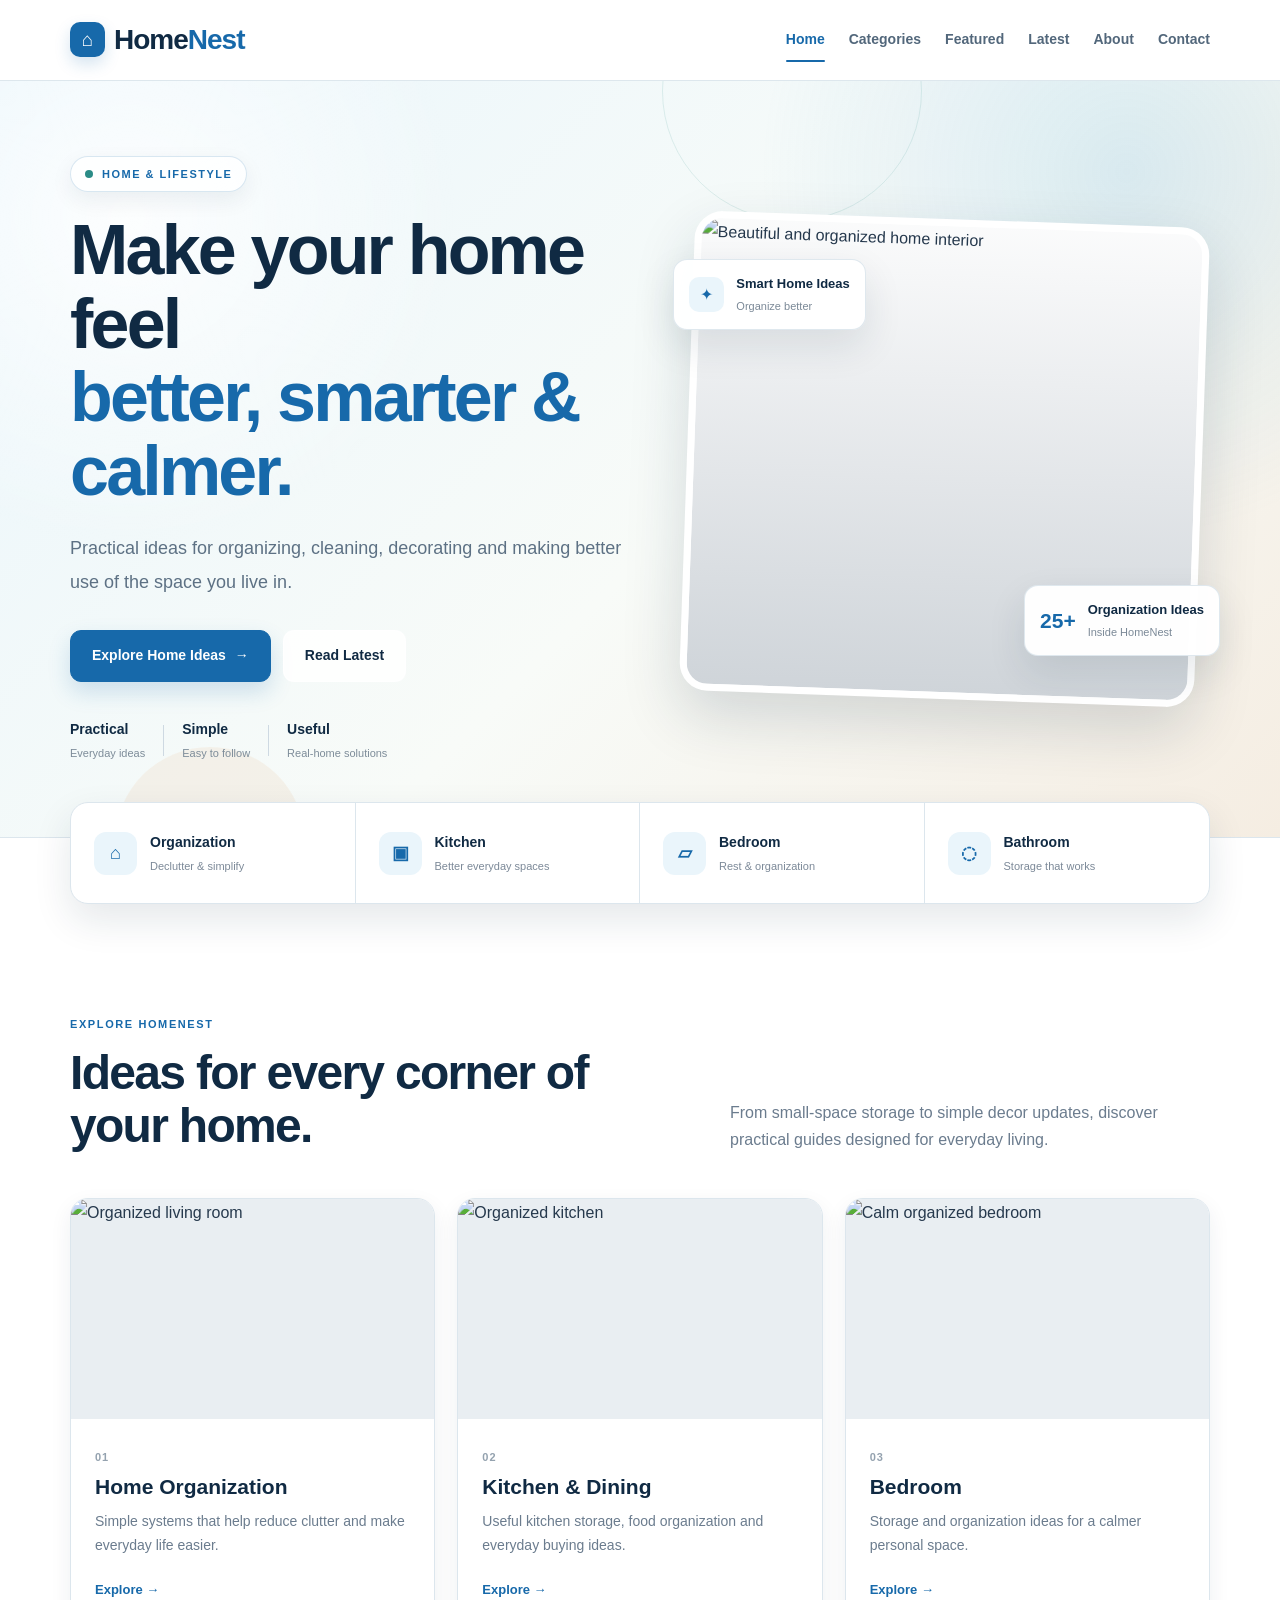
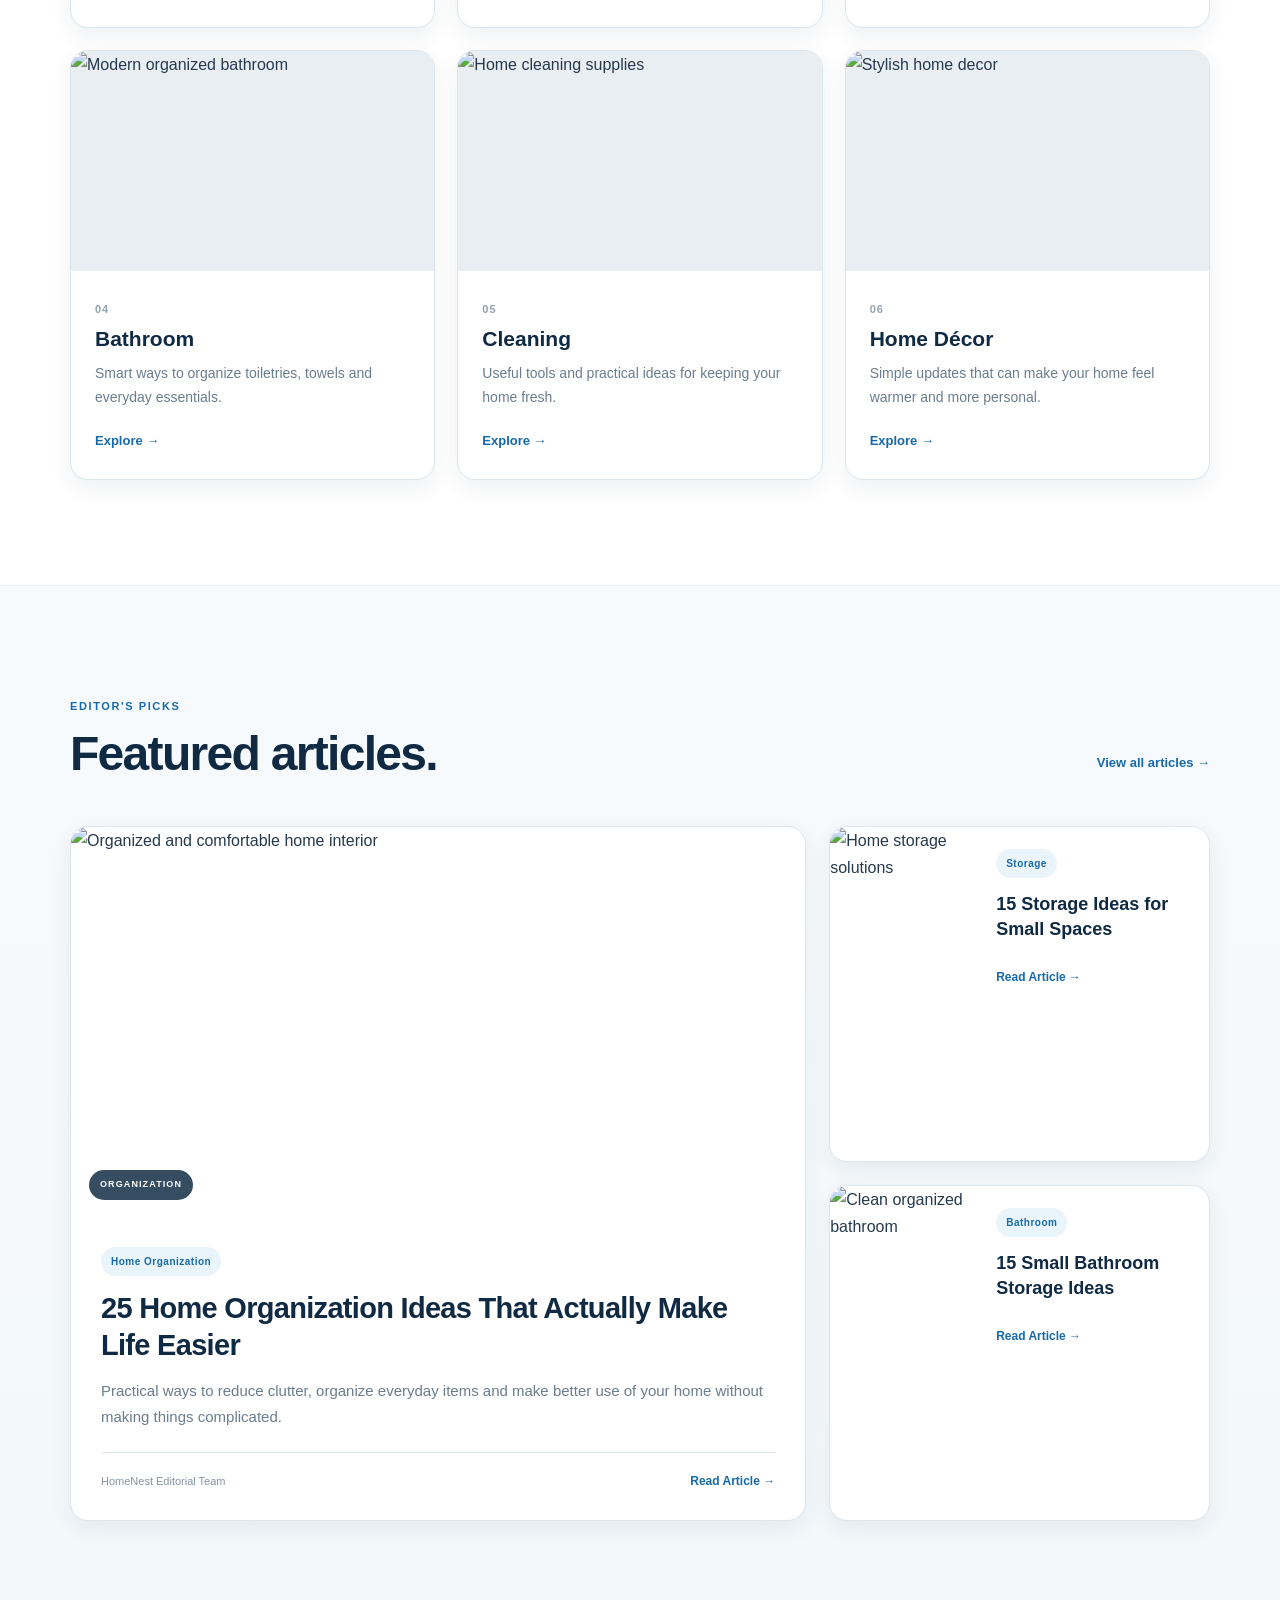
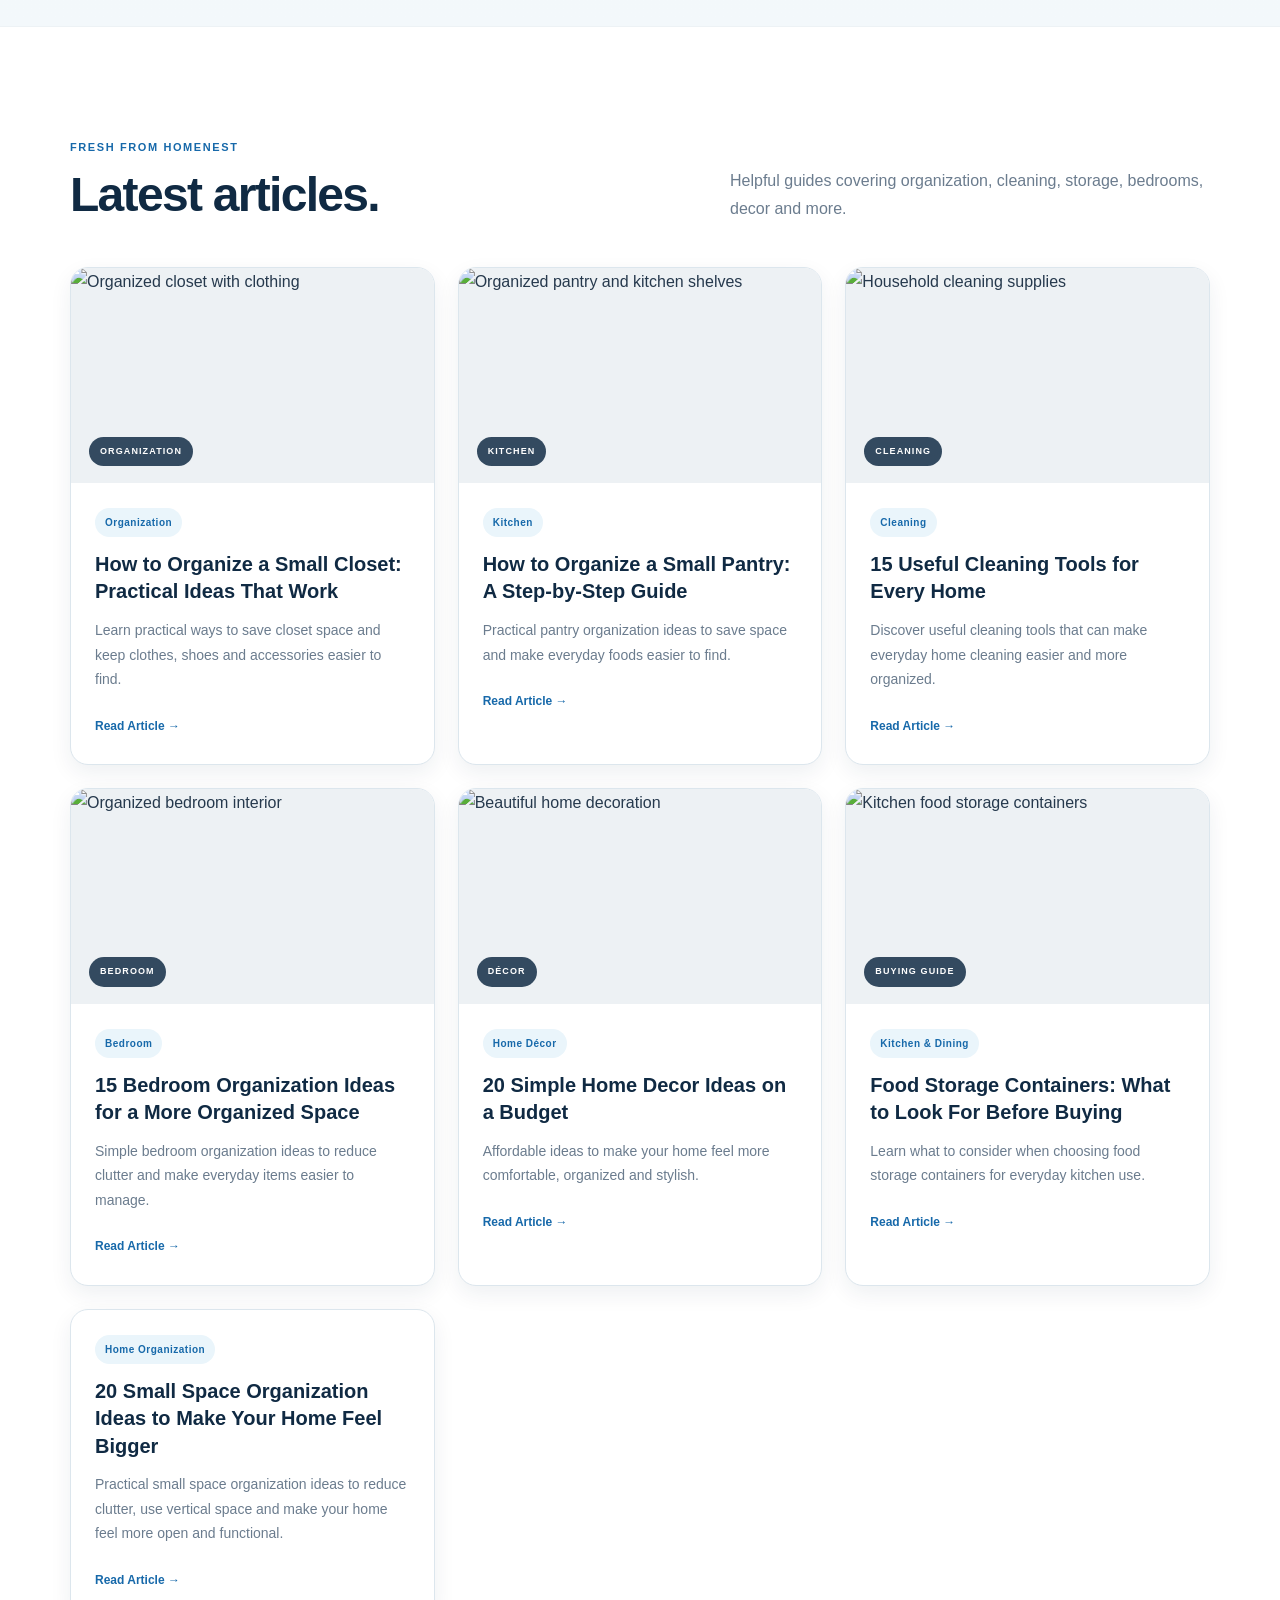
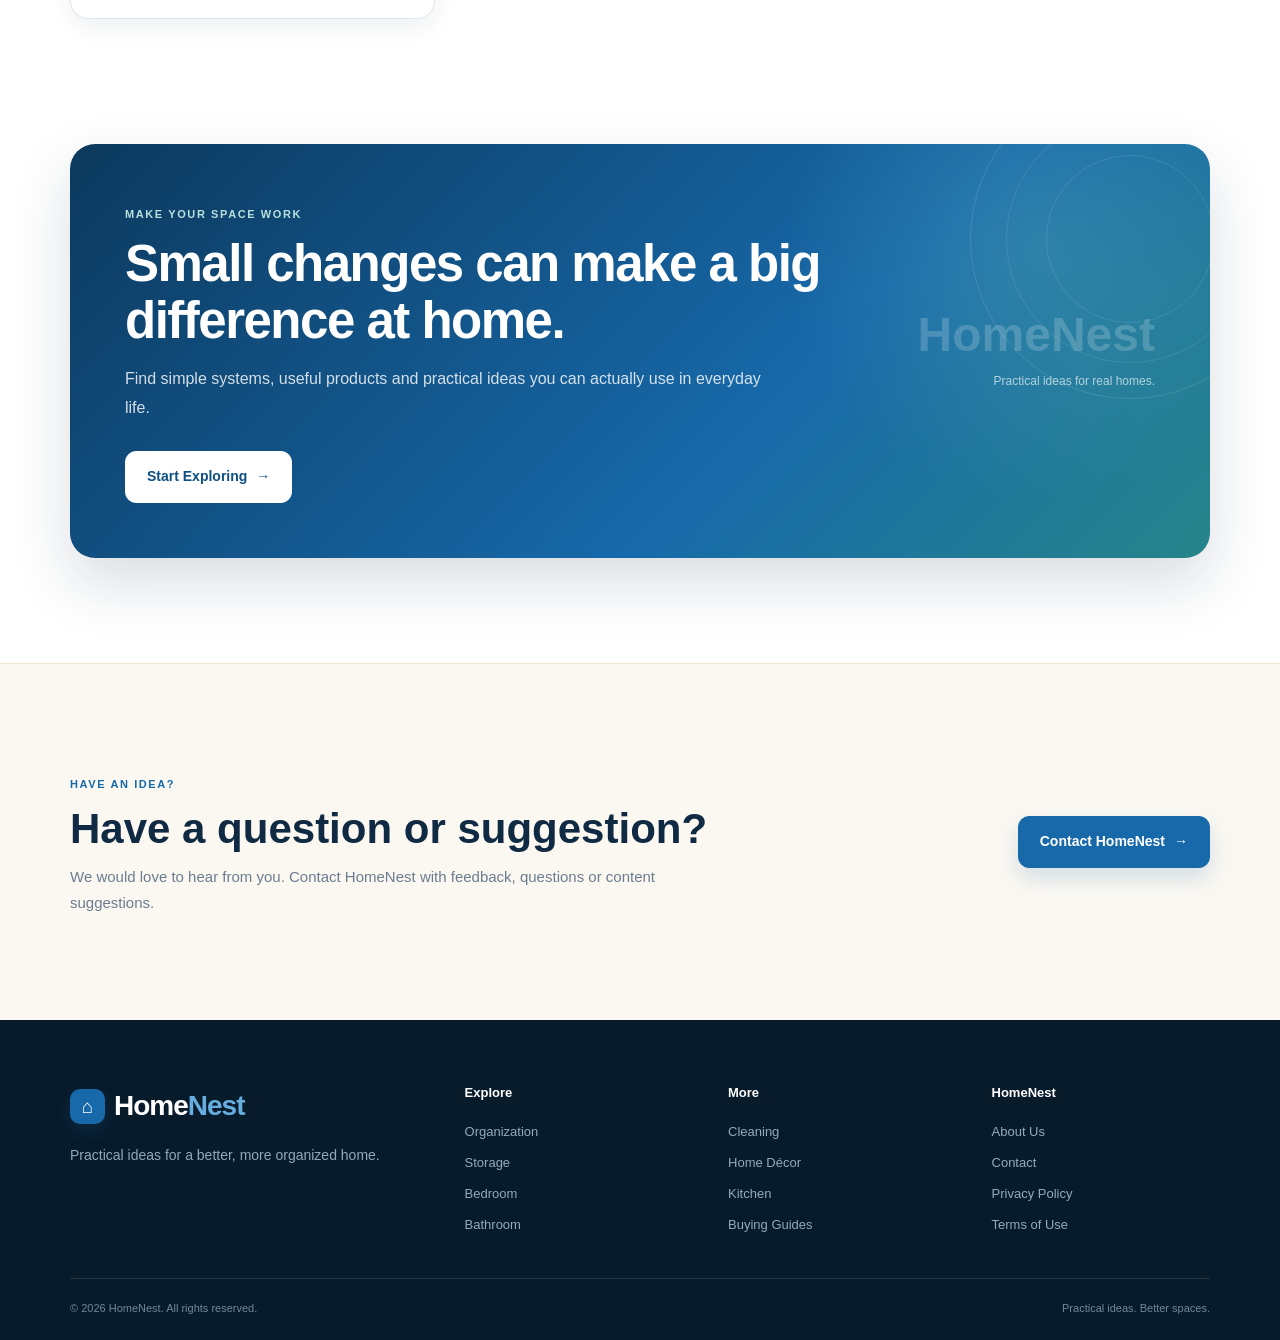
==== commit bb3989ab: "Refactor article cards in index.html Removed duplicate article card for small space organization and" ====
--- a/index.html
+++ b/index.html
@@ -113,7 +113,6 @@
 
     </div>
 
-
     <div class="hero-visual">
 
       <div class="hero-main-image">
@@ -252,7 +251,6 @@
           >
         </div>
 
-       
         <div class="category-card-content">
           <span class="category-number">03</span>
           <h3>Bedroom</h3>
@@ -629,6 +627,20 @@
 
       </article>
 
+
+      <article class="article-card">
+        <div class="article-card-body">
+          <span class="article-category">Home Organization</span>
+          <h3>
+            <a href="small-space.html">20 Small Space Organization Ideas to Make Your Home Feel Bigger</a>
+          </h3>
+          <p>
+            Practical small space organization ideas to reduce clutter, use vertical space and make your home feel more open and functional.
+          </p>
+          <a href="small-space.html" class="read-more">Read Article →</a>
+        </div>
+      </article>
+
     </div>
 
   </div>
@@ -641,19 +653,7 @@
     <div class="discover-box">
 
       <div class="discover-pattern"></div>
-      <article class="article-card">
-  <div class="article-card-body">
-    <span class="article-category">Home Organization</span>
-    <h3>
-      <a href="small-space.html">20 Small Space Organization Ideas to Make Your Home Feel Bigger</a>
-    </h3>
-    <p>
-      Practical small space organization ideas to reduce clutter, use vertical space and make your home feel more open and functional.
-    </p>
-    <a href="small-space.html" class="read-more">Read Article →</a>
-  </div>
-</article>
-      
+
       <div class="discover-content">
 
         <span class="eyebrow">MAKE YOUR SPACE WORK</span>
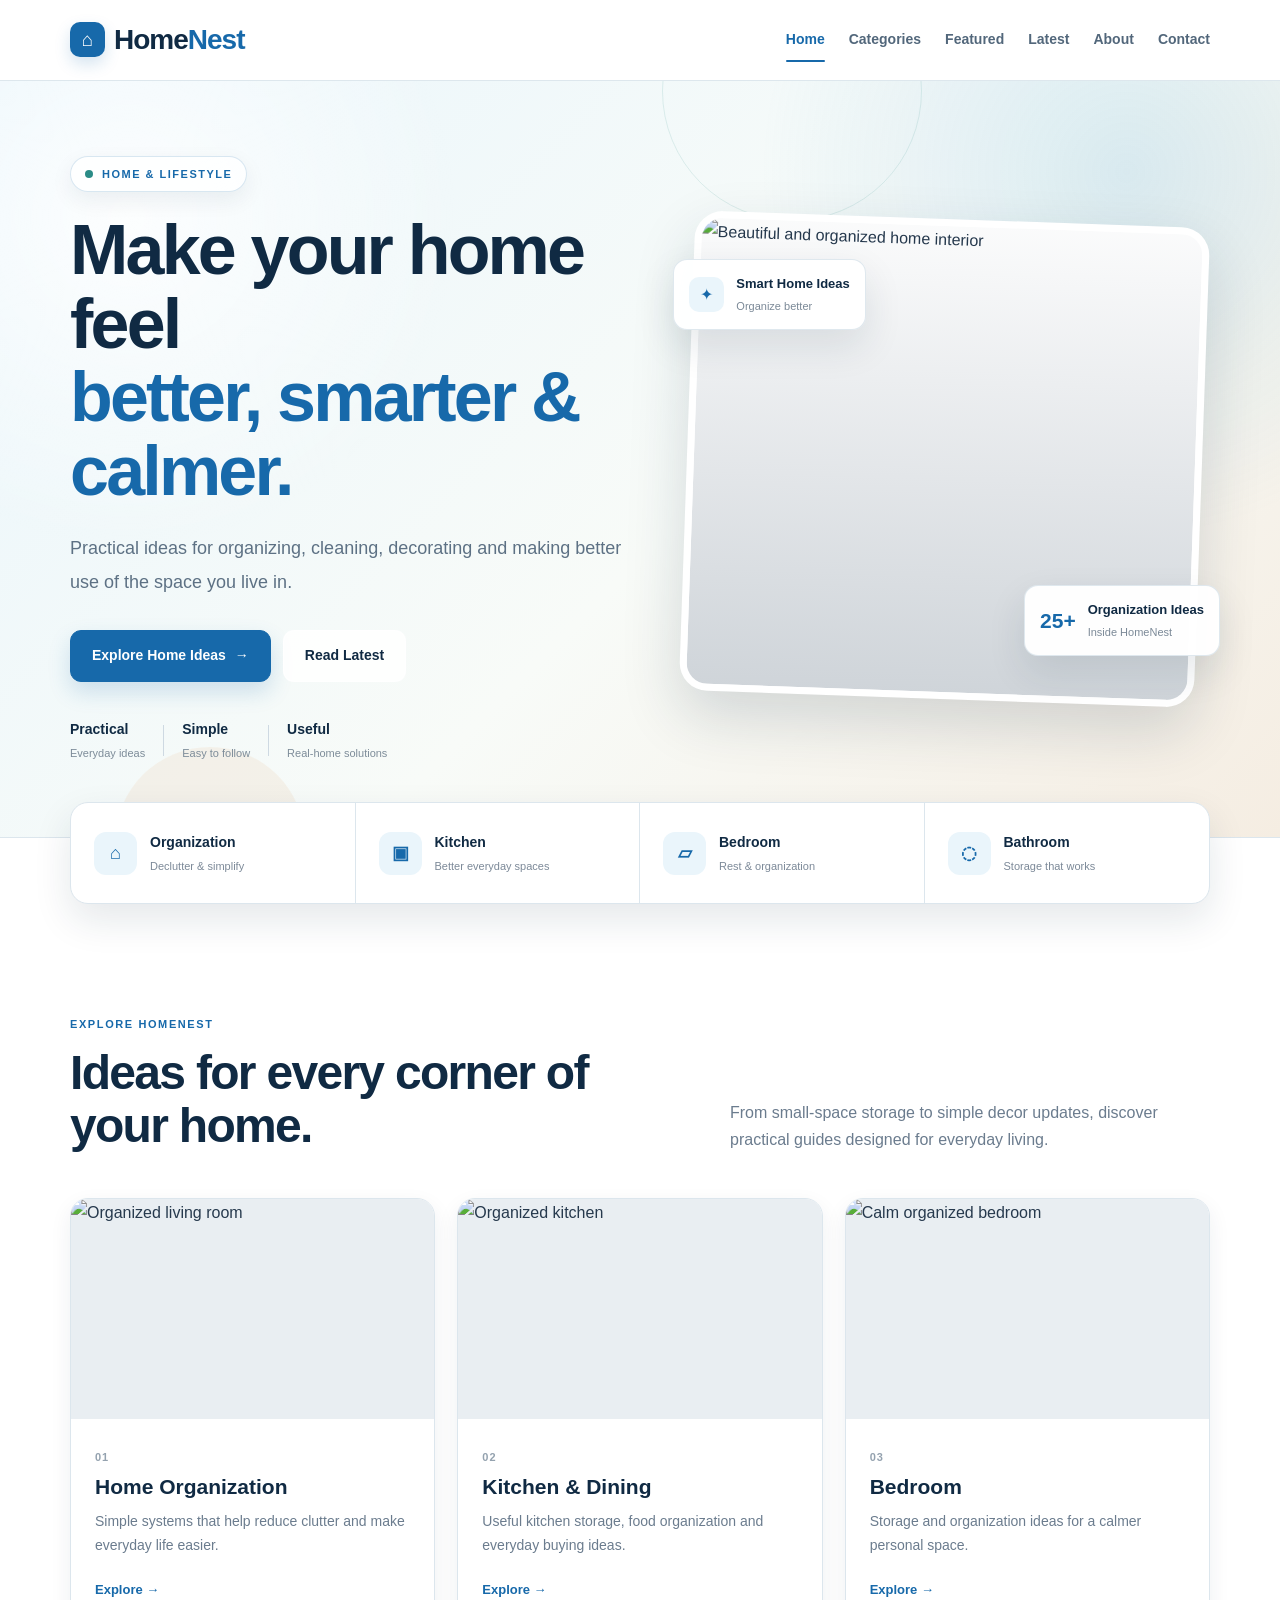
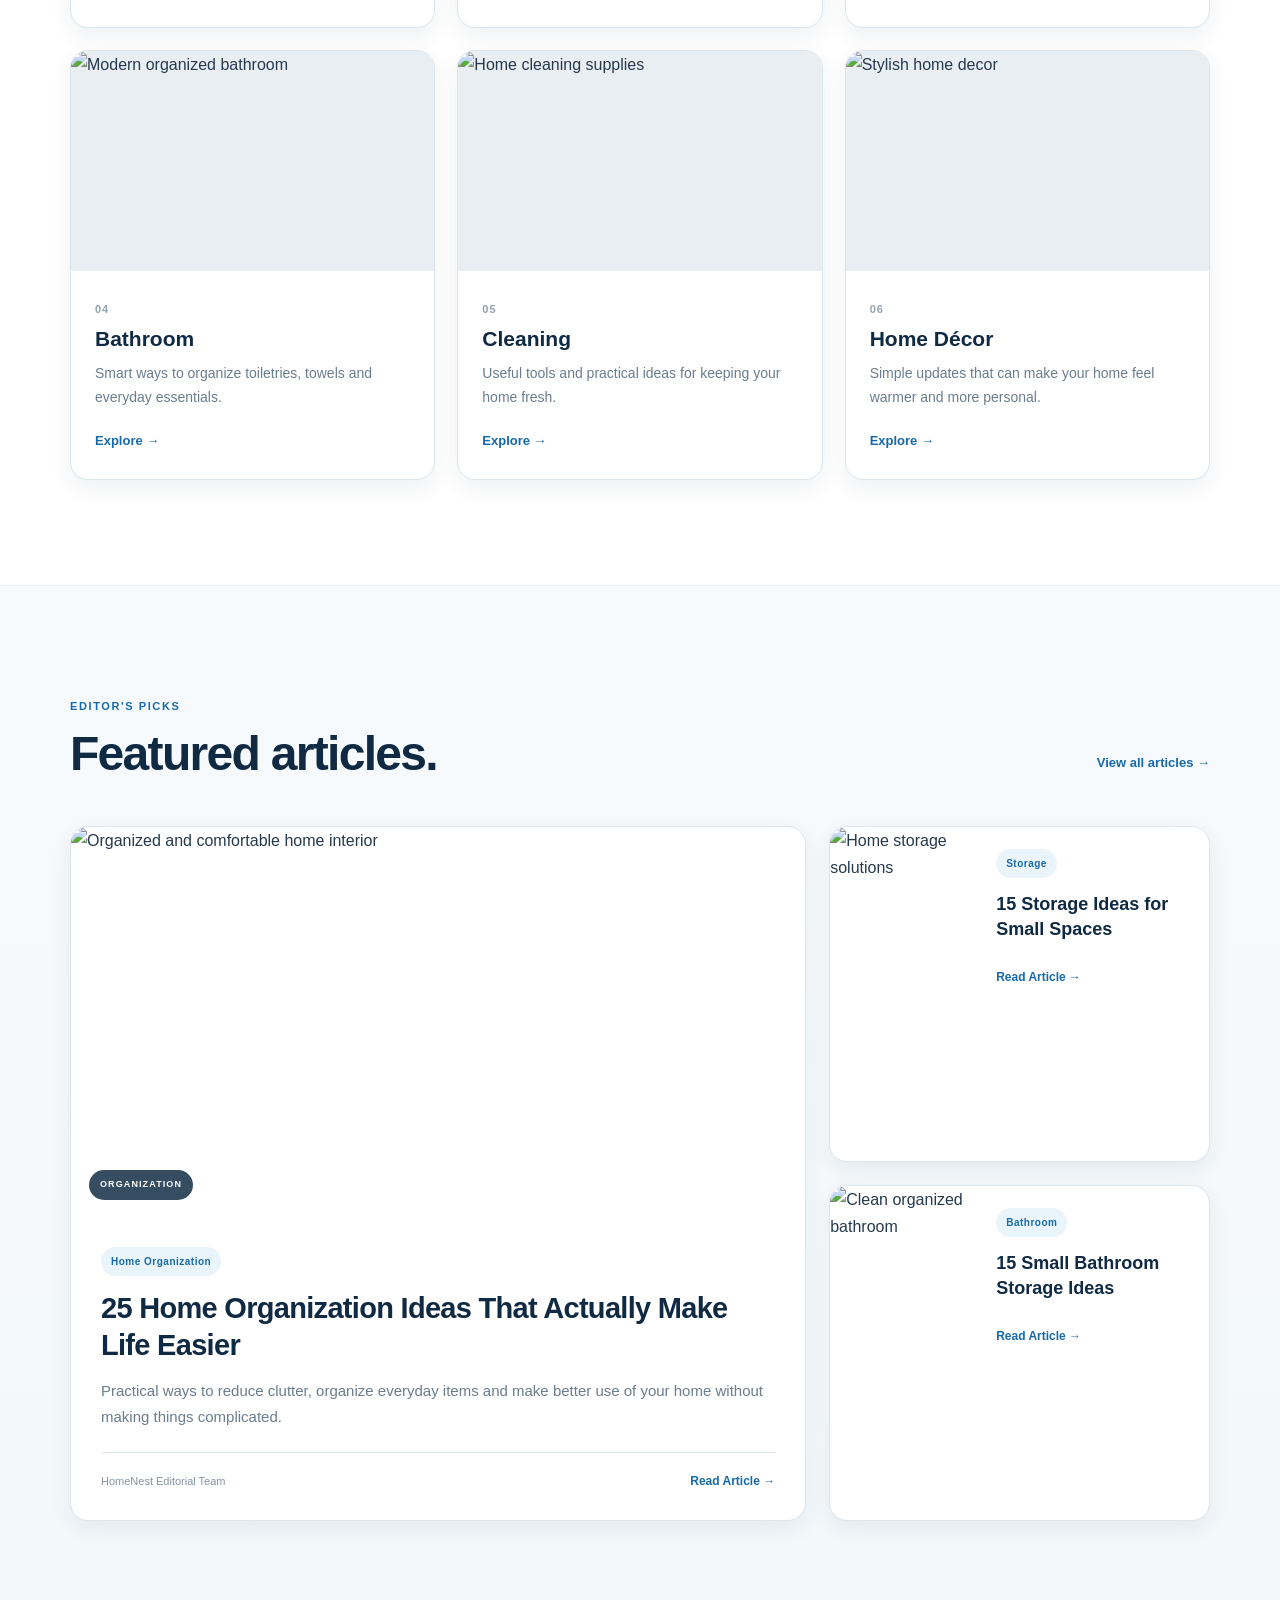
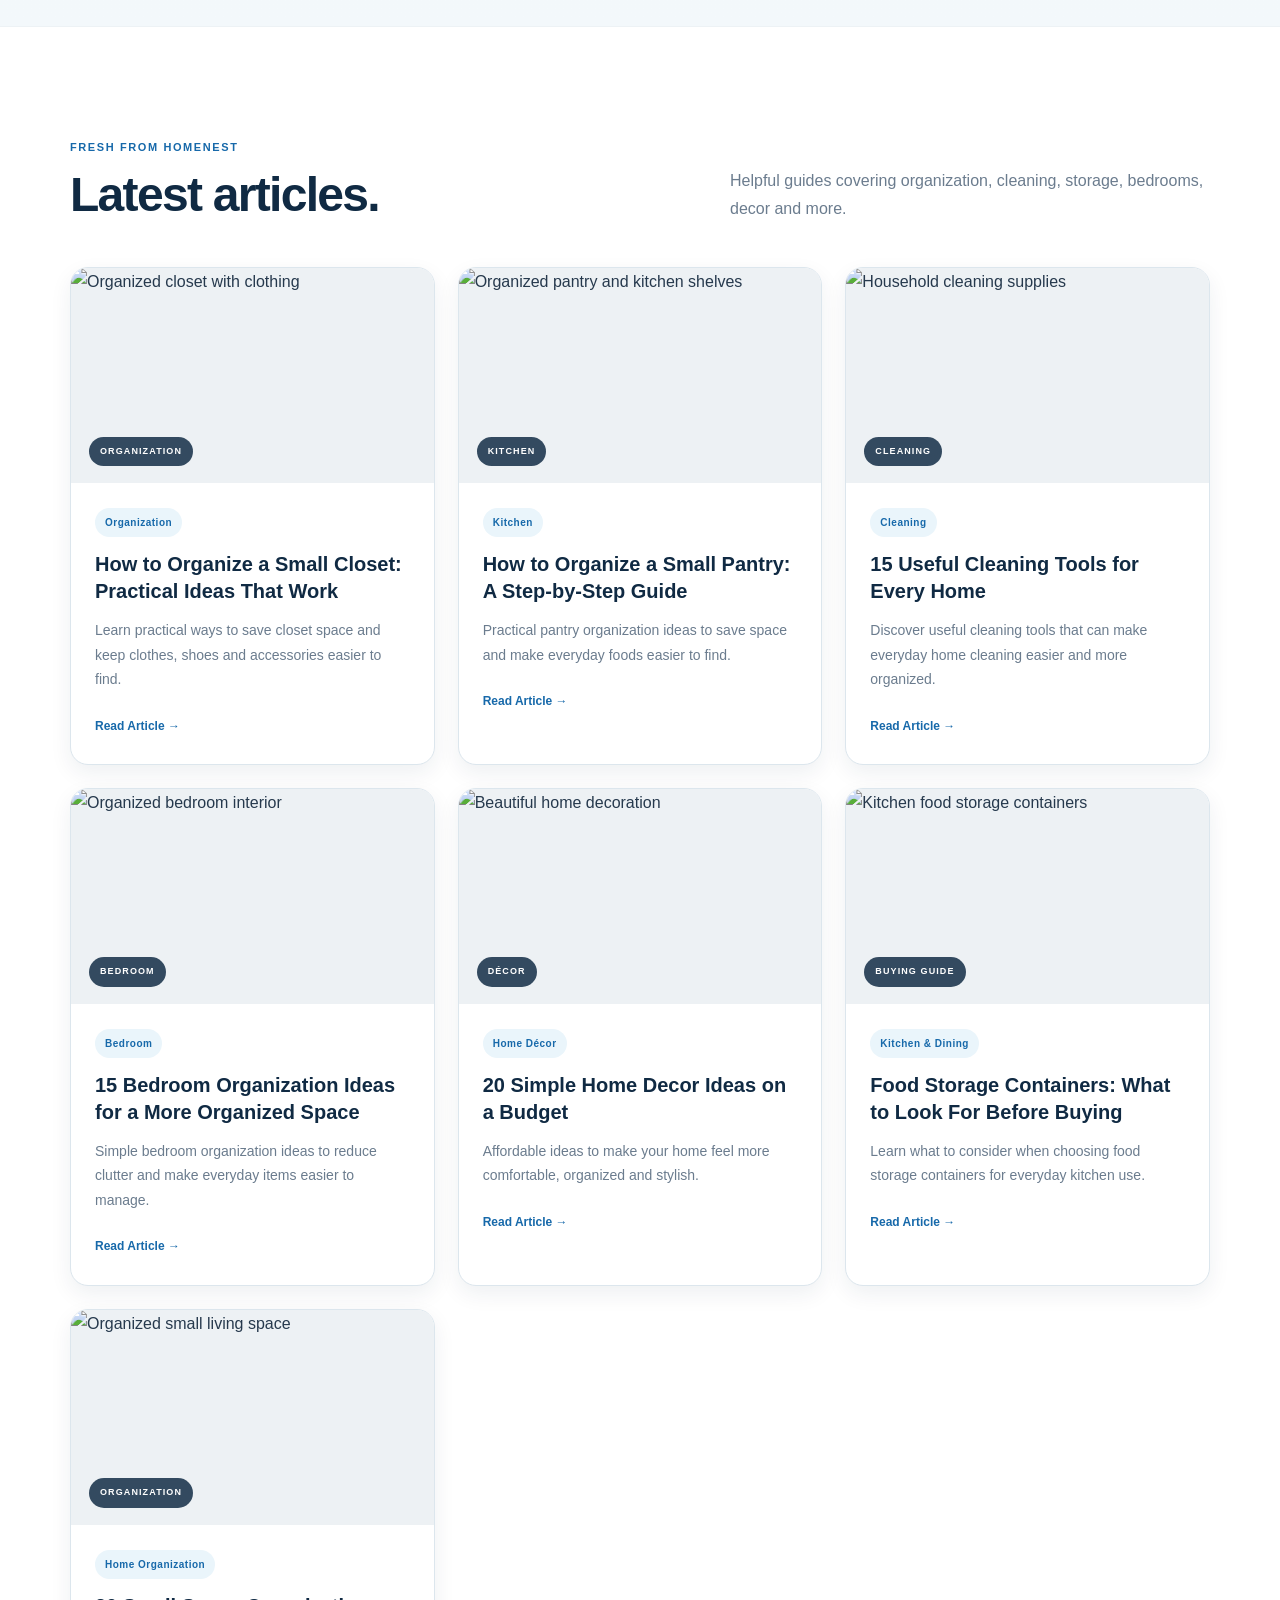
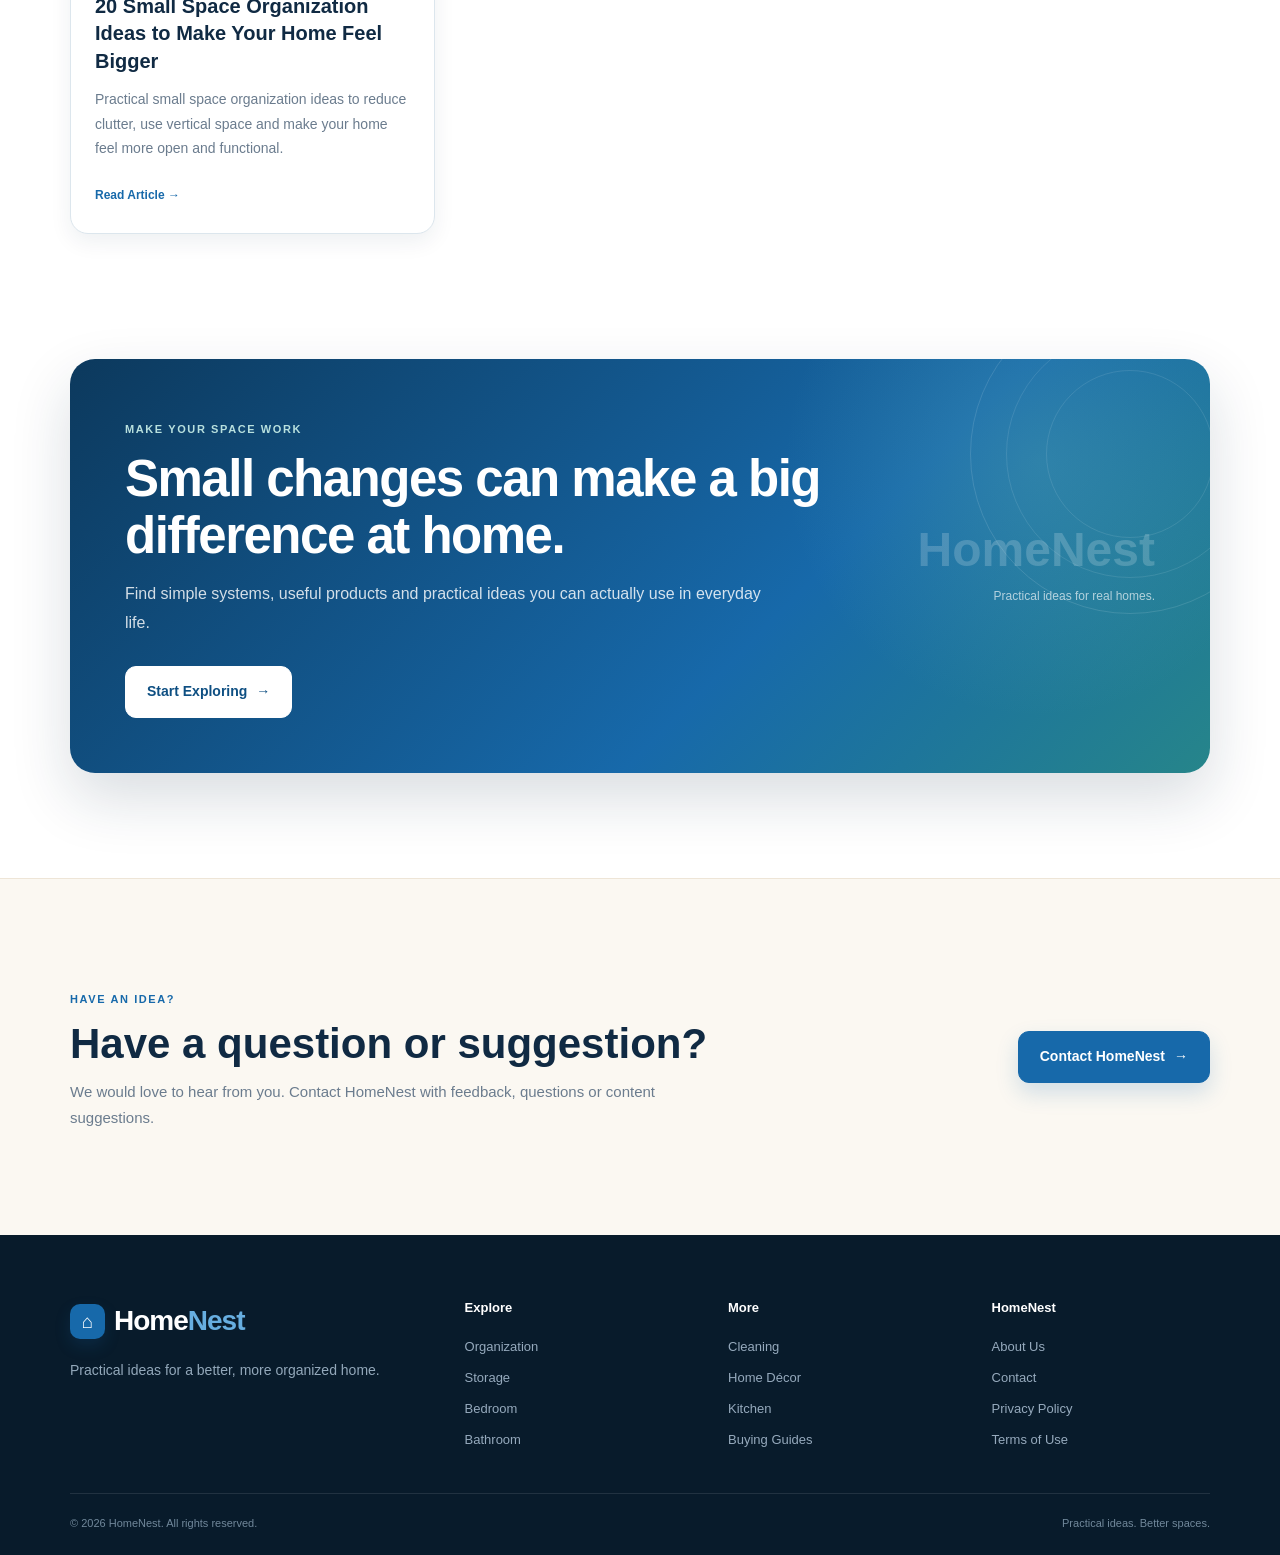
==== commit a537145e: "Add small space organization article card Added a new article card for small space organization idea" ====
--- a/index.html
+++ b/index.html
@@ -145,7 +145,6 @@
   </div>
 </section>
 
-
 <section class="quick-category-section">
   <div class="container">
 
@@ -188,7 +187,6 @@
   </div>
 </section>
 
-
 <section class="section" id="categories">
   <div class="container">
 
@@ -202,7 +200,6 @@
         From small-space storage to simple decor updates, discover practical guides designed for everyday living.
       </p>
     </div>
-
 
     <div class="category-grid">
 
@@ -223,7 +220,6 @@
         </div>
       </a>
 
-
       <a href="food-storage.html" class="category-card">
         <div class="category-image">
           <img
@@ -241,7 +237,6 @@
         </div>
       </a>
 
-
       <a href="bedroom.html" class="category-card">
         <div class="category-image">
           <img
@@ -259,7 +254,6 @@
         </div>
       </a>
 
-
       <a href="bathroom.html" class="category-card">
         <div class="category-image">
           <img
@@ -277,7 +271,6 @@
         </div>
       </a>
 
-
       <a href="cleaning.html" class="category-card">
         <div class="category-image">
           <img
@@ -295,7 +288,6 @@
         </div>
       </a>
 
-
       <a href="decor.html" class="category-card">
         <div class="category-image">
           <img
@@ -318,7 +310,6 @@
   </div>
 </section>
 
-
 <section class="section section-soft" id="featured-articles">
   <div class="container">
 
@@ -333,7 +324,6 @@
       </a>
     </div>
 
-
     <div class="featured-grid">
 
       <article class="featured-main-card">
@@ -346,7 +336,6 @@
           >
           <span class="image-label">ORGANIZATION</span>
         </a>
-
 
         <div class="featured-body">
 
@@ -370,7 +359,6 @@
         </div>
 
       </article>
-
 
       <div class="featured-side">
 
@@ -398,7 +386,6 @@
 
         </article>
 
-
         <article class="side-article-card">
 
           <a href="bathroom.html" class="side-article-image">
@@ -430,7 +417,6 @@
   </div>
 </section>
 
-
 <section class="section" id="latest-articles">
   <div class="container">
 
@@ -444,7 +430,6 @@
         Helpful guides covering organization, cleaning, storage, bedrooms, decor and more.
       </p>
     </div>
-
 
     <div class="article-grid">
 
@@ -477,7 +462,6 @@
 
       </article>
 
-
       <article class="article-card">
 
         <a href="pantry.html" class="article-card-image">
@@ -507,7 +491,6 @@
 
       </article>
 
-
       <article class="article-card">
 
         <a href="cleaning.html" class="article-card-image">
@@ -537,7 +520,6 @@
 
       </article>
 
-
       <article class="article-card">
 
         <a href="bedroom.html" class="article-card-image">
@@ -567,7 +549,6 @@
 
       </article>
 
-
       <article class="article-card">
 
         <a href="decor.html" class="article-card-image">
@@ -597,7 +578,6 @@
 
       </article>
 
-
       <article class="article-card">
 
         <a href="food-storage.html" class="article-card-image">
@@ -627,25 +607,39 @@
 
       </article>
 
-
       <article class="article-card">
+
+        <a href="small-space.html" class="article-card-image">
+          <img
+            src="https://images.unsplash.com/photo-1586023492125-27b2c045efd7?auto=format&fit=crop&w=900&q=85"
+            alt="Organized small living space"
+            loading="lazy"
+          >
+          <span class="image-overlay-label">ORGANIZATION</span>
+        </a>
+
         <div class="article-card-body">
           <span class="article-category">Home Organization</span>
+
           <h3>
-            <a href="small-space.html">20 Small Space Organization Ideas to Make Your Home Feel Bigger</a>
+            <a href="small-space.html">
+              20 Small Space Organization Ideas to Make Your Home Feel Bigger
+            </a>
           </h3>
+
           <p>
             Practical small space organization ideas to reduce clutter, use vertical space and make your home feel more open and functional.
           </p>
+
           <a href="small-space.html" class="read-more">Read Article →</a>
         </div>
+
       </article>
 
     </div>
 
   </div>
 </section>
-
 
 <section class="discover-section">
   <div class="container">
@@ -684,7 +678,6 @@
   </div>
 </section>
 
-
 <section class="section final-cta">
 
   <div class="container final-cta-inner">
@@ -710,7 +703,6 @@
 
 </main>
 
-
 <footer class="site-footer">
 
   <div class="container">
@@ -729,7 +721,6 @@
         </p>
 
       </div>
-
 
       <div class="footer-column">
         <h3>Explore</h3>
@@ -739,7 +730,6 @@
         <a href="bathroom.html">Bathroom</a>
       </div>
 
-
       <div class="footer-column">
         <h3>More</h3>
         <a href="cleaning.html">Cleaning</a>
@@ -748,7 +738,6 @@
         <a href="food-storage.html">Buying Guides</a>
       </div>
 
-
       <div class="footer-column">
         <h3>HomeNest</h3>
         <a href="about.html">About Us</a>
@@ -759,7 +748,6 @@
 
     </div>
 
-
     <div class="footer-bottom">
 
       <p>
@@ -776,7 +764,6 @@
 
 </footer>
 
-
 <script src="script.js"></script>
 
 </body>
